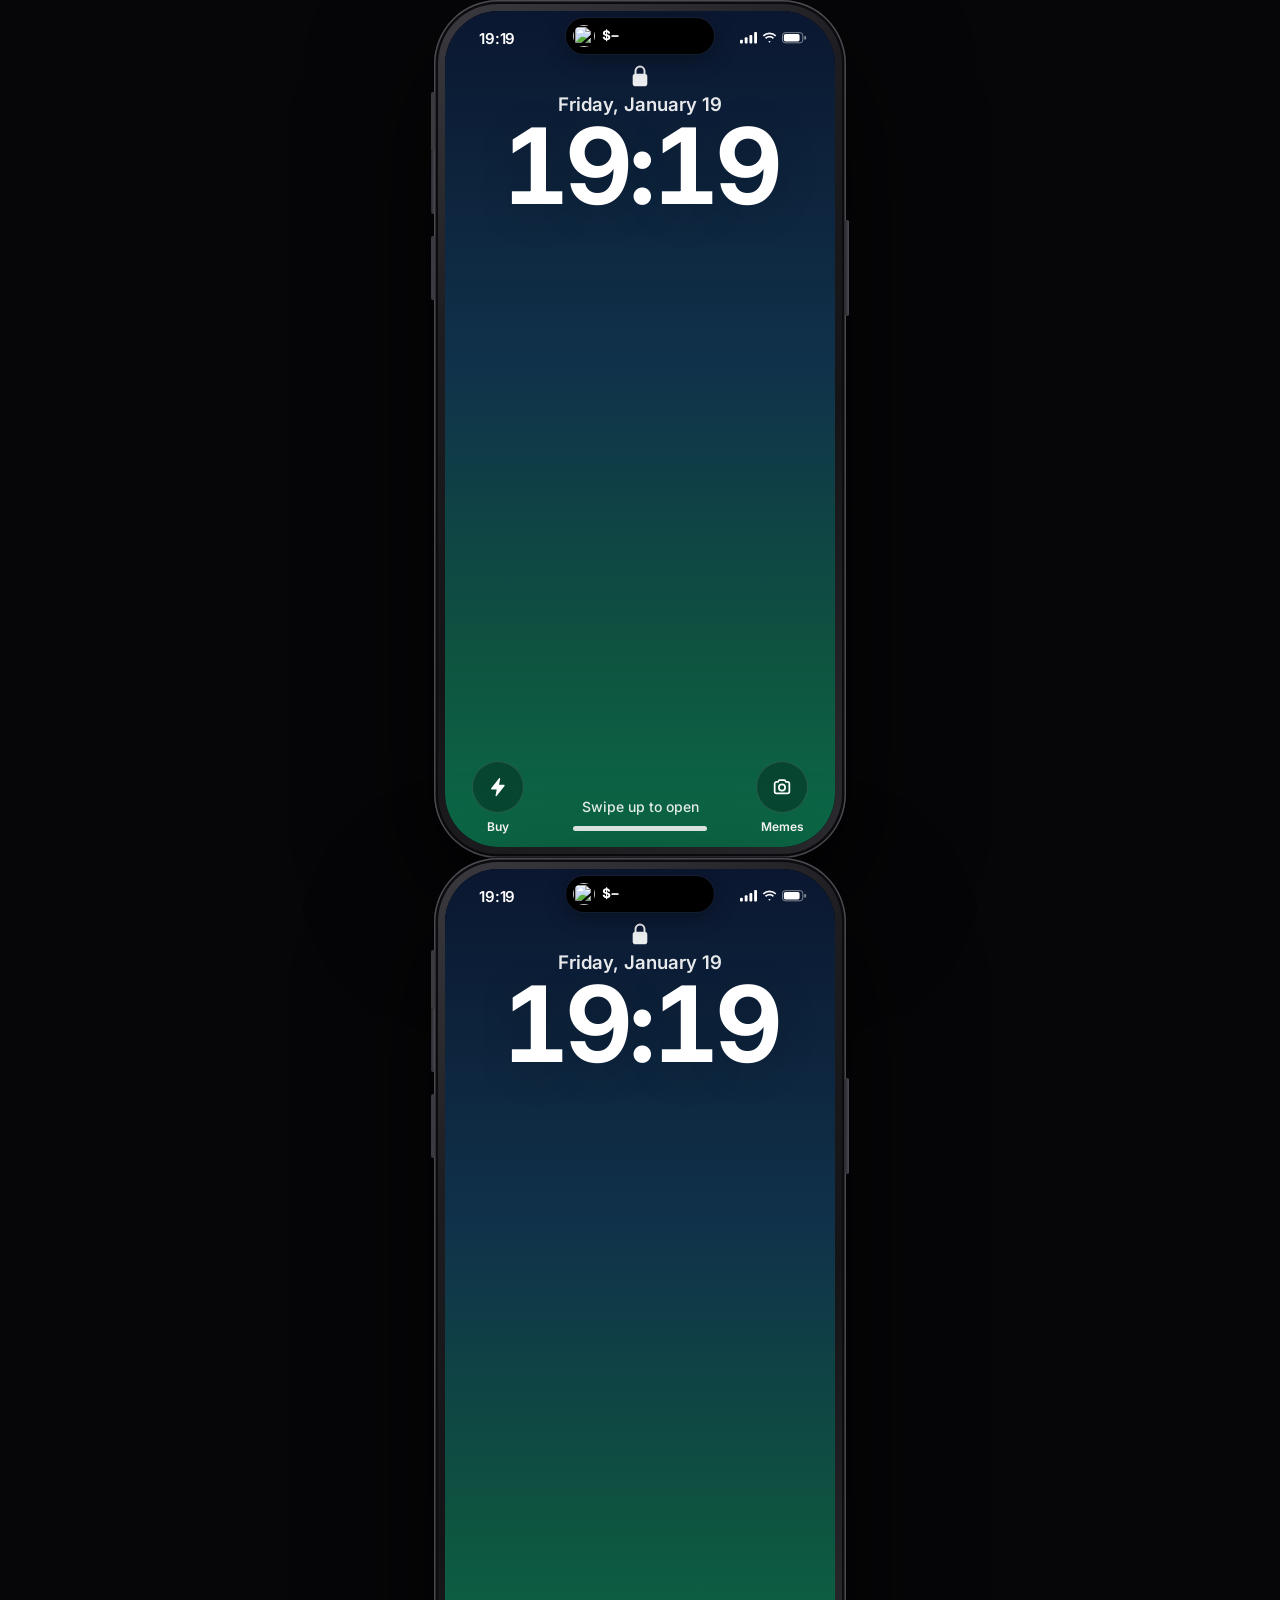
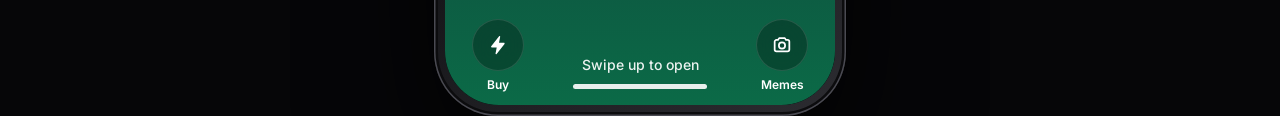
==== index.html @ a7630ae9 "Hill tab: own screen and tab, feed shows the best callouts" ====
<!doctype html>
<html lang="en">
<head>
<meta charset="utf-8">
<meta name="viewport" content="width=device-width, initial-scale=1, viewport-fit=cover">
<title>Sent from my Pumpfun App ($App)</title>
<meta name="description" content="Every cycle has a signature. $App is the coin of the people who send it from the Pumpfun App. Community-run.">
<meta name="theme-color" content="#0b0b0e">
<link rel="icon" type="image/png" href="assets/favicon.png">
<link rel="apple-touch-icon" href="assets/apple-touch-icon.png">
<link rel="manifest" href="manifest.webmanifest">
<meta name="apple-mobile-web-app-capable" content="yes">
<meta name="mobile-web-app-capable" content="yes">
<meta name="apple-mobile-web-app-status-bar-style" content="black-translucent">
<meta name="apple-mobile-web-app-title" content="$App">
<link rel="canonical" href="https://sentfrommypumpfun.app/">
<meta property="og:type" content="website">
<meta property="og:site_name" content="Sent from my Pumpfun App">
<meta property="og:title" content="Sent from my Pumpfun App ($App)">
<meta property="og:description" content="Every cycle has a signature. Community-run.">
<meta property="og:url" content="https://sentfrommypumpfun.app/">
<meta property="og:image" content="https://sentfrommypumpfun.app/assets/og.png">
<meta property="og:image:width" content="1200">
<meta property="og:image:height" content="630">
<meta name="twitter:card" content="summary_large_image">
<meta name="twitter:title" content="Sent from my Pumpfun App ($App)">
<meta name="twitter:description" content="Every cycle has a signature. Community-run.">
<meta name="twitter:image" content="https://sentfrommypumpfun.app/assets/og.png">
<link rel="preconnect" href="https://fonts.googleapis.com">
<link rel="preconnect" href="https://fonts.gstatic.com" crossorigin>
<!-- Geist = interface (like pump.fun). Inter = inside the generated meme images (iPhone look). -->
<!-- impeccable-disable overused-font -- Geist is pinned by the brief (the Pump.fun app's typeface); Inter and Arial only draw the iPhone and Gmail mock-ups -->
<!-- impeccable-disable nested-cards -- static-scan false positive: the rendered-page scan finds no nested cards; the one boxed child is the contract QR code, which needs its white quiet zone -->
<!-- impeccable-disable buried-raster -- feed memes are drawn lazily into a transparent pixel; the rendered-page scan checks them once drawn -->
<link rel="stylesheet" href="https://fonts.googleapis.com/css2?family=Geist:wght@400;500;600;700;800&family=Geist+Mono:wght@500;600;700&family=Inter:wght@400;500;600;700;800&display=swap">
<link rel="stylesheet" href="styles.css">
<link rel="stylesheet" href="landing.css">
<script>
  document.documentElement.classList.add("js");
  // phones get a short intro with the phone mock-up first, unless they deep-link or run the installed app
  if (matchMedia("(max-width: 719px)").matches && !location.hash && !matchMedia("(display-mode: standalone)").matches && !navigator.standalone)
    document.documentElement.classList.add("m-landing");
</script>
</head>
<body>

<!-- ============ DESKTOP LANDING (hidden on phones: the phone IS the site there) ============ -->
<header class="lnav" aria-label="Site">
  <a class="lnav-brand" href="#"><img src="assets/logo.png" alt="">$App</a>
  <nav class="lnav-links" aria-label="Sections">
    <a href="#s-feed" data-step="home">Feed</a>
    <a href="#s-hill" data-step="hill">Hill</a>
    <a href="#s-market" data-step="market">Market</a>
    <a href="#s-create" data-step="studio">Create</a>
    <a href="#s-kit" data-step="kit">Kit</a>
  </nav>
  <button type="button" class="lnav-ca" data-copy-ca aria-label="Copy the contract address"><code>49nk…8pTL</code><svg viewBox="0 0 24 24" aria-hidden="true"><rect x="9" y="9" width="12" height="12" rx="2"/><path d="M5 15V5a2 2 0 0 1 2-2h10"/></svg></button>
  <a class="l-buy sm" href="https://pump.fun/coin/49nkLrXi8nCZBVKsShDNasEtPe4Vn1mx9Xbr3kTa8pTL" target="_blank" rel="noopener">Buy</a>
</header>

<div class="landing">
  <div class="l-text">
    <section class="l-hero" data-phone="lock">
      <h1 class="l-title">Sent from my <em>Pumpfun App.</em></h1>
      <p class="l-lede">$App is the coin of the people who send it.</p>
      <div class="l-actions">
        <a class="l-buy" href="https://pump.fun/coin/49nkLrXi8nCZBVKsShDNasEtPe4Vn1mx9Xbr3kTa8pTL" target="_blank" rel="noopener">Buy $App</a>
        <button type="button" class="l-open" data-m-open>Open the app</button>
        <div class="l-qr"><span class="qr" id="sideQr" aria-hidden="true"></span><span><b>Scan to open</b><small>on your phone</small></span></div>
      </div>
      <p class="l-sign">Every cycle has a signature.</p>
    </section>

    <section class="l-step" data-phone="home" id="s-feed">
      <h2>Signatures, all day.</h2>
      <p>The best $App callouts from the Pumpfun app, each one turned into a meme. Remix any of them in one tap.</p>
      <div class="l-sig l-notif" id="sigNotif">
        <img src="assets/logo.png" alt="">
        <span><b>Sent from my Pumpfun App</b><small id="sigNotifMsg">A runner just woke up.</small></span>
        <i id="sigNotifTime">now</i>
      </div>
    </section>
    <section class="l-step" data-phone="hill" id="s-hill">
      <h2>King of the Hill.</h2>
      <p>Everyone who signs "Sent from my Pumpfun App" on X, ranked since day one. Whoever sends it the most wears the crown.</p>
    </section>
    <section class="l-step" data-phone="market" id="s-market">
      <h2>Live, not screenshots.</h2>
      <p>Market cap, chart, holders and every trade over $1, straight from the chain. Refreshed while you read.</p>
      <div class="l-sig l-road">
        <span class="l-road-top"><b id="sigRoadTitle">Road to $1B</b><span id="sigRoadPct">–</span></span>
        <span class="l-road-bar"><i id="sigRoadFill"></i></span>
      </div>
    </section>
    <section class="l-step" data-phone="studio" id="s-create">
      <h2>18 templates. One signature.</h2>
      <p>Email, AirDrop, receipts, screen time, a call from your streak. Type the situation, post the meme.</p>
      <div class="l-sig l-fan" id="sigFan" aria-hidden="true"></div>
    </section>
    <section class="l-step" data-phone="kit" id="s-kit">
      <h2>Wear it everywhere.</h2>
      <p>PFP badges, neon frames, banners, a 19:19 wallpaper, and an email signature for your boss.</p>
      <div class="l-sig l-tile" aria-hidden="true"><img src="assets/logo.png" alt=""></div>
    </section>
  </div>

  <div class="l-stage" id="stage">
    <svg class="l-arcs" viewBox="0 0 800 800" aria-hidden="true"><circle cx="400" cy="400" r="250"/><circle cx="400" cy="400" r="330"/><circle cx="400" cy="400" r="410"/></svg>
    <div class="l-rail" aria-hidden="true"><span></span><span></span><span></span><span></span><span></span><span></span></div>
    <div class="phone" id="phone">
<div class="device" id="device" data-lenis-prevent>

  <!-- Status bar + Dynamic Island (live market cap, expands for every event) -->
  <div class="sbar" aria-hidden="true">
    <span class="sb-time" id="sbTime">19:19</span>
    <span class="sb-brand">$App</span>
    <span class="sb-icons">
      <svg viewBox="0 0 18 12"><rect x="0" y="8" width="3" height="4" rx="1"/><rect x="5" y="5.5" width="3" height="6.5" rx="1"/><rect x="10" y="3" width="3" height="9" rx="1"/><rect x="15" y="0" width="3" height="12" rx="1"/></svg>
      <svg viewBox="0 0 16 12"><path d="M8 2.2c2.3 0 4.4.9 6 2.4l1.2-1.3A10.4 10.4 0 0 0 8 .4 10.4 10.4 0 0 0 .8 3.3L2 4.6a8.6 8.6 0 0 1 6-2.4Zm0 3.6c1.3 0 2.6.5 3.5 1.4l1.3-1.3A6.8 6.8 0 0 0 8 4c-1.9 0-3.6.7-4.8 1.9l1.3 1.3c.9-.9 2.2-1.4 3.5-1.4Zm0 3.6c-.5 0-1 .2-1.3.6L8 11.4l1.3-1.4c-.3-.4-.8-.6-1.3-.6Z"/></svg>
      <svg viewBox="0 0 27 12"><rect x=".5" y=".5" width="22" height="11" rx="3" fill="none" stroke="currentColor" opacity=".5"/><rect x="2" y="2" width="17" height="8" rx="1.8"/><rect x="24" y="4" width="2" height="4" rx="1" opacity=".5"/></svg>
    </span>
  </div>
  <button type="button" class="island" id="island" aria-label="Live market cap. Open the market">
    <span class="i-compact">
      <img src="assets/logo.png" alt="">
      <span class="i-mcap odo" id="iMcap">$–</span>
      <span class="i-chg" id="iChg"></span>
    </span>
    <span class="i-expanded" aria-live="polite">
      <img src="assets/logo.png" alt="">
      <span class="i-txt"><b id="iTitle">New buy</b><small id="iSub">just now</small></span>
      <span class="i-amt" id="iAmt"></span>
    </span>
  </button>

  <!-- ============ LOCK SCREEN (intro) ============ -->
  <header class="lock" id="lock" aria-label="Lock screen">
    <div class="lock-inner">
      <svg class="padlock" id="padlock" viewBox="0 0 32 42" aria-hidden="true">
        <path class="shackle" d="M8 19v-6a8 8 0 0 1 16 0v6" fill="none" stroke="#fff" stroke-width="3.4" stroke-linecap="round"/>
        <rect x="3" y="18" width="26" height="22" rx="5" fill="#fff"/>
      </svg>
      <p class="date">Friday, January 19</p>
      <p class="clock"><time>19:19</time></p>
      <h1 class="sr-only">Sent from my Pumpfun App ($App)</h1>

      <div class="stackzone">
        <button type="button" class="notif live-notif" id="liveNotif" data-unlock="market" hidden>
          <img src="assets/logo.png" alt="">
          <span class="nbody"><span class="nhead"><b>Sent from my Pumpfun App</b><span id="lnTime">now</span></span><span class="nmsg" id="lnMsg"></span></span>
        </button>
        <button type="button" class="notif seq" id="n1" data-unlock="home">
          <img src="assets/logo.png" alt="">
          <span class="nbody"><span class="nhead"><b>Sent from my Pumpfun App</b><span>now</span></span><span class="nmsg">A runner just woke up.</span></span>
        </button>
        <button type="button" class="notif seq" id="n2" data-unlock="home">
          <img src="assets/logo.png" alt="">
          <span class="nbody"><span class="nhead"><b>Sent from my Pumpfun App</b><span>now</span></span><span class="nmsg">So did you.</span></span>
        </button>
        <div class="bubble seq" id="bubble"><div class="bwrap">
          <div class="capsule" role="img" aria-label="sent from my pumpfun app">
            <span class="cap-logo"><img src="assets/logo.png" alt=""></span>
            <span class="type" aria-hidden="true"><span class="ghost">sent from my pumpfun app</span><span class="live"><span id="typed">sent from my pumpfun app</span><span class="caret" id="caret"></span></span></span>
          </div>
          <span class="delivered seq" id="delivered">Delivered</span>
        </div></div>
      </div>

      <div class="lock-ca seq" id="heroCa">
        <span class="lbl">$App · Contract address</span>
        <code data-ca>49nkLrXi8nCZBVKsShDNasEtPe4Vn1mx9Xbr3kTa8pTL</code>
        <button type="button" data-copy-ca>Copy</button>
      </div>

      <div class="lock-bottom">
        <a class="round" href="https://pump.fun/coin/49nkLrXi8nCZBVKsShDNasEtPe4Vn1mx9Xbr3kTa8pTL" target="_blank" rel="noopener">
          <i><svg viewBox="0 0 24 24" fill="#fff" aria-hidden="true"><path d="M13.2 2.5 4.6 13.4c-.4.5 0 1.2.6 1.2h5.4l-1.3 6.6c-.1.7.8 1.1 1.2.5l8.6-10.9c.4-.5 0-1.2-.6-1.2h-5.4l1.3-6.6c.1-.7-.8-1.1-1.2-.5Z"/></svg></i>
          Buy
        </a>
        <button type="button" class="swipe" id="swipe" data-unlock="home"><span>Swipe up to open</span><i class="homebar" aria-hidden="true"></i></button>
        <button type="button" class="round" data-unlock="studio">
          <i><svg viewBox="0 0 24 24" fill="none" stroke="#fff" stroke-width="1.9" stroke-linejoin="round" aria-hidden="true"><path d="M4 8.5c0-1.1.9-2 2-2h1.6l1.3-2h6.2l1.3 2H18c1.1 0 2 .9 2 2V17c0 1.1-.9 2-2 2H6c-1.1 0-2-.9-2-2V8.5Z"/><circle cx="12" cy="12.6" r="3.4"/></svg></i>
          Memes
        </button>
      </div>
    </div>
  </header>

  <!-- ============ APP ============ -->
  <div class="app" id="app">
    <main class="screens">

      <!-- ===== FEED ===== -->
      <section class="screen" id="scr-home" data-screen="home" aria-label="Feed">
        <div class="ptr" id="ptr" aria-hidden="true"><img src="assets/logo.png" alt=""></div>
        <div class="pad">
          <div class="ltitle"><h2 class="title">Feed</h2></div>

          <div class="install-card card" id="installCard" hidden>
            <img src="assets/icon-192.png" alt="">
            <span><b>Put $App on your home screen</b><small>Opens full screen, like an app.</small></span>
            <button type="button" class="btn primary sm" data-install>Install</button>
            <button type="button" class="x-close" id="installDismiss" aria-label="Dismiss"><svg viewBox="0 0 24 24"><path d="M6 6l12 12M18 6 6 18"/></svg></button>
          </div>

          <div class="stories" id="stories" aria-label="Stories"></div>

          <button type="button" class="composer" data-go="studio">
            <img src="assets/logo.png" alt="">
            <span>What did you send today?</span>
            <i>Post</i>
          </button>

          <div class="feed-head">
            <h3>They send it from the Pumpfun app</h3>
            <small id="calloutsNote"></small>
          </div>

          <div class="feed" id="feed" aria-live="polite"></div>
        </div>
      </section>

      <!-- ===== HILL (King of the Hill: who posts "Sent from my Pumpfun App" on X the most) ===== -->
      <section class="screen" id="scr-hill" data-screen="hill" aria-label="King of the Hill" hidden>
        <div class="pad">
          <div class="ltitle"><h2 class="title">Hill</h2></div>
          <p class="hill-sub">Who signs "Sent from my Pumpfun App" on X the most. From X, updated daily.</p>
          <div class="feed" id="hill" aria-live="polite"></div>
        </div>
      </section>

      <!-- ===== MARKET ===== -->
      <section class="screen" id="scr-market" data-screen="market" aria-label="Market" hidden>
        <div class="pad">
          <div class="ltitle"><h2 class="title">Market</h2><a class="link" href="https://dexscreener.com/solana/95xZPagGKdaZgFDeNx1dxfkUYzFVk53geU7mFa58qffW" target="_blank" rel="noopener">DexScreener<svg class="ext" viewBox="0 0 24 24" aria-hidden="true"><path d="M7 17 17 7M8 7h9v9"/></svg></a></div>

          <div class="coin-head">
            <div class="coin-icon"><img src="assets/logo.png" alt=""><span class="chain" title="Solana"><svg viewBox="0 0 24 24" aria-hidden="true"><path d="M6.5 7h13l-2 2.2h-13zM4.5 10.9h13l2 2.2h-13zM6.5 14.8h13l-2 2.2h-13z"/></svg></span></div>
            <div class="coin-id">
              <div class="coin-name"><b>$App</b><span data-stat="age"><span class="skel">Born …</span></span></div>
              <span class="coin-full">Sent from my Pumpfun App · Solana</span>
            </div>
          </div>

          <div class="mk-hero" aria-live="polite">
            <span class="hero-label">Market cap</span>
            <span class="hero-row"><b class="odo hero-val" id="mcapOdo"><span class="skel w80">$00.0K</span></b><span class="chg-pill" data-stat="chg"><span class="skel">+0.00%</span></span></span>
            <span class="hero-sub">Price <span data-stat="price">…</span> · 24h change</span>
          </div>

          <div class="chart-ctl">
            <div class="mini" role="group" aria-label="Show">
              <button type="button" data-mode="mcap" aria-pressed="true">MCap</button>
              <button type="button" data-mode="price" aria-pressed="false">Price</button>
            </div>
            <div class="mini" role="group" aria-label="Timeframe">
              <button type="button" data-tf="15m" aria-pressed="false">15m</button>
              <button type="button" data-tf="1h" aria-pressed="true">1H</button>
              <button type="button" data-tf="4h" aria-pressed="false">4H</button>
              <button type="button" data-tf="1d" aria-pressed="false">1D</button>
            </div>
          </div>
          <div class="chart-area" id="chartArea"><p class="ph" id="chartMsg"><span class="spinner"></span></p></div>

          <div class="stat-grid">
            <div><span>24h volume</span><b data-stat="vol"><span class="skel">$0.0K</span></b></div>
            <div><span>Liquidity</span><b data-stat="liq"><span class="skel">$0.0K</span></b></div>
            <div><span>Holders</span><b data-stat="holders"><span class="skel">0,000</span></b></div>
            <div><span>All-time high</span><b data-stat="ath"><span class="skel">$0.00M</span></b></div>
          </div>

          <div class="road card" id="road">
            <span class="road-top"><b>Road to $1B</b><span id="roadNext"><span class="skel">Next stop …</span></span></span>
            <span class="road-bar"><span class="road-fill" id="roadFill"></span><span class="road-ath" id="roadAth" title="All-time high"></span><span class="road-ticks" id="roadTicks"></span></span>
            <span class="road-foot"><span id="roadAthTxt">From ATH …</span><span id="roadPct"></span></span>
          </div>

          <div class="card activity">
            <div class="panel-head">
              <b>Activity</b>
              <div class="mini" role="group" aria-label="Period">
                <button type="button" data-act-tf="m5" aria-pressed="false">5m</button>
                <button type="button" data-act-tf="h1" aria-pressed="false">1h</button>
                <button type="button" data-act-tf="h6" aria-pressed="false">6h</button>
                <button type="button" data-act-tf="h24" aria-pressed="true">24h</button>
              </div>
            </div>
            <div class="bs-row"><span class="up"><b id="actBuys">–</b> buys</span><span class="down"><b id="actSells">–</b> sells</span></div>
            <div class="bs-bar"><span id="actBar"></span></div>
            <p class="fine" id="actNote">–</p>
          </div>

          <div class="card holders">
            <div class="panel-head"><b>Holder distribution</b></div>
            <div class="dist" id="dist"></div>
            <div class="dist-legend" id="distLegend"></div>
          </div>

          <div class="card trades-card" id="tradesCard">
            <div class="panel-head"><b><span class="live-dot"></span>Trades</b><small id="tradesUpdated">Loading…</small></div>
            <div class="trades" id="trades">
              <div class="trade skel-row"></div><div class="trade skel-row"></div><div class="trade skel-row"></div>
            </div>
            <p class="fine">Trades under $1 are hidden. Tap one to open it on Solscan.</p>
          </div>
          <p class="fine center">Live data from GeckoTerminal and DexScreener.</p>
        </div>
        <div class="dock">
          <div class="dock-row">
            <a class="btn primary lg" href="https://pump.fun/coin/49nkLrXi8nCZBVKsShDNasEtPe4Vn1mx9Xbr3kTa8pTL" target="_blank" rel="noopener">
              <svg viewBox="0 0 24 24" fill="currentColor" aria-hidden="true"><path d="M13.2 2.5 4.6 13.4c-.4.5 0 1.2.6 1.2h5.4l-1.3 6.6c-.1.7.8 1.1 1.2.5l8.6-10.9c.4-.5 0-1.2-.6-1.2h-5.4l1.3-6.6c.1-.7-.8-1.1-1.2-.5Z"/></svg>
              Buy on Pump.fun
            </a>
            <button type="button" class="btn lg square" data-copy-ca aria-label="Copy contract address"><svg viewBox="0 0 24 24" fill="none" stroke="currentColor" stroke-width="2" stroke-linecap="round" stroke-linejoin="round"><rect x="9" y="9" width="12" height="12" rx="2"/><path d="M5 15V5a2 2 0 0 1 2-2h10"/></svg></button>
          </div>
        </div>
      </section>

      <!-- ===== STUDIO ===== -->
      <section class="screen" id="scr-studio" data-screen="studio" aria-label="Meme studio" hidden>
        <div class="pad">
          <div class="ltitle"><h2 class="title">Create</h2></div>
          <p class="sub">Type the situation, pick a template, post the meme. The signature does the rest.</p>

          <p class="list-label first">Trending · tap to remix</p>
          <div class="trending" id="trending"></div>

          <div class="frame" id="studioFrame"><img id="studioOut" src="[data-uri]" alt="Your meme, ready to post"></div>

          <p class="list-label first">Templates</p>
          <div class="tpls" role="radiogroup" aria-label="Template">
            <label><input type="radio" name="tpl" value="mail" checked><i><svg viewBox="0 0 24 24"><rect x="3" y="5" width="18" height="14" rx="2"/><path d="m3 7 9 6 9-6"/></svg></i>Email</label>
            <label><input type="radio" name="tpl" value="text"><i><svg viewBox="0 0 24 24"><path d="M4 5h16v11H9l-5 4z"/></svg></i>Text</label>
            <label><input type="radio" name="tpl" value="notif"><i><svg viewBox="0 0 24 24"><path d="M6 16V11a6 6 0 0 1 12 0v5l2 2H4z"/><path d="M10 21h4"/></svg></i>Alert</label>
            <label class="new"><input type="radio" name="tpl" value="airdrop"><i><svg viewBox="0 0 24 24"><circle cx="12" cy="13" r="1.6"/><path d="M8.5 16.5a5 5 0 1 1 7 0"/><path d="M5.6 19.4a9 9 0 1 1 12.8 0"/></svg></i>AirDrop</label>
            <label class="new"><input type="radio" name="tpl" value="receipt"><i><svg viewBox="0 0 24 24"><path d="M6 3h12v18l-2-1.5-2 1.5-2-1.5-2 1.5-2-1.5L6 21z"/><path d="M9 8h6M9 12h6M9 16h3"/></svg></i>Receipt</label>
            <label class="new"><input type="radio" name="tpl" value="tweet"><i><svg viewBox="0 0 24 24"><path d="M5 4l14 16M19 4 5 20" /></svg></i>Post</label>
            <label class="new"><input type="radio" name="tpl" value="screentime"><i><svg viewBox="0 0 24 24"><path d="M7 3h10M7 21h10M8 3c0 5 8 5 8 9s-8 4-8 9M16 3c0 5-8 5-8 9"/></svg></i>Screen Time</label>
            <label><input type="radio" name="tpl" value="call"><i><svg viewBox="0 0 24 24"><path d="M5 4h4l2 5-2.5 1.5a11 11 0 0 0 5 5L15 13l5 2v4a2 2 0 0 1-2 2A16 16 0 0 1 3 6a2 2 0 0 1 2-2"/></svg></i>Call</label>
            <label><input type="radio" name="tpl" value="notes"><i><svg viewBox="0 0 24 24"><rect x="5" y="3" width="14" height="18" rx="2"/><path d="M9 8h6M9 12h6M9 16h3"/></svg></i>Notes</label>
            <label><input type="radio" name="tpl" value="cal"><i><svg viewBox="0 0 24 24"><rect x="3" y="5" width="18" height="16" rx="2"/><path d="M3 10h18M8 3v4M16 3v4"/></svg></i>Calendar</label>
            <label><input type="radio" name="tpl" value="search"><i><svg viewBox="0 0 24 24"><circle cx="11" cy="11" r="6"/><path d="m20 20-4.5-4.5"/></svg></i>Search</label>
            <label class="new"><input type="radio" name="tpl" value="battery"><i><svg viewBox="0 0 24 24"><rect x="2" y="7" width="17" height="10" rx="2.5"/><path d="M22 10.5v3"/><path d="M5 10v4"/></svg></i>Battery</label>
            <label class="new"><input type="radio" name="tpl" value="discord"><i><svg viewBox="0 0 24 24"><path d="M4 6h12v8H8l-4 3z"/><path d="M18 9h2v9l-3-2.5h-6"/></svg></i>Chat</label>
            <label class="new"><input type="radio" name="tpl" value="weather"><i><svg viewBox="0 0 24 24"><circle cx="9" cy="8" r="3"/><path d="M9 2v1.5M3.5 8H2M4.8 3.8l1 1"/><path d="M8 20h9a4 4 0 0 0 0-8 5 5 0 0 0-9.5 1.5A3.3 3.3 0 0 0 8 20z"/></svg></i>Weather</label>
            <label class="new"><input type="radio" name="tpl" value="review"><i><svg viewBox="0 0 24 24"><path d="m12 3 2.7 5.6 6.1.8-4.5 4.2 1.1 6.1L12 16.8l-5.4 2.9 1.1-6.1-4.5-4.2 6.1-.8z"/></svg></i>Review</label>
            <label class="new"><input type="radio" name="tpl" value="nowplaying"><i><svg viewBox="0 0 24 24"><path d="M9 18V5l11-2v13"/><circle cx="6" cy="18" r="3"/><circle cx="17" cy="16" r="3"/></svg></i>Music</label>
            <label><input type="radio" name="tpl" value="statement"><i><svg viewBox="0 0 24 24"><path d="M5 18V8h6v5H7M13 18V8h6v5h-4"/></svg></i>Statement</label>
            <label><input type="radio" name="tpl" value="shot"><i><svg viewBox="0 0 24 24"><rect x="3" y="4" width="18" height="16" rx="2"/><circle cx="9" cy="10" r="2"/><path d="m21 16-5-5-9 9"/></svg></i>Screenshot</label>
          </div>

          <div class="card form">
            <div class="fields" data-for="mail">
              <div class="row2">
                <label class="field"><span>To</span><input type="text" id="mailTo" maxlength="40"></label>
                <label class="field"><span>Subject</span><input type="text" id="mailSubject" maxlength="60"></label>
              </div>
              <label class="field"><span>Message</span><textarea id="mailBody" maxlength="280" rows="3"></textarea></label>
            </div>
            <div class="fields" data-for="text" hidden>
              <label class="field"><span>Contact name</span><input type="text" id="textContact" maxlength="30"></label>
              <label class="field"><span>Their message</span><textarea id="textThem" maxlength="160" rows="2"></textarea></label>
              <label class="field"><span>Your reply</span><textarea id="textMe" maxlength="160" rows="2"></textarea></label>
            </div>
            <div class="fields" data-for="notif" hidden>
              <label class="field"><span>Time on the lock screen</span><input type="text" id="notifTime" maxlength="8"></label>
              <label class="field"><span>Alert text</span><textarea id="notifMsg" maxlength="160" rows="3"></textarea></label>
            </div>
            <div class="fields" data-for="airdrop" hidden>
              <label class="field"><span>Who's sending</span><input type="text" id="adSender" maxlength="36"></label>
              <label class="field"><span>What they share</span><input type="text" id="adItem" maxlength="50"></label>
            </div>
            <div class="fields" data-for="receipt" hidden>
              <label class="field"><span>Store</span><input type="text" id="rcStore" maxlength="28"></label>
              <label class="field"><span>Items <small>One per line. Price after a dash.</small></span><textarea id="rcItems" maxlength="260" rows="4"></textarea></label>
              <label class="field"><span>Total</span><input type="text" id="rcTotal" maxlength="28"></label>
            </div>
            <div class="fields" data-for="tweet" hidden>
              <div class="row2">
                <label class="field"><span>Name</span><input type="text" id="twName" maxlength="30"></label>
                <label class="field"><span>Handle</span><input type="text" id="twHandle" maxlength="20"></label>
              </div>
              <label class="field"><span>Post</span><textarea id="twText" maxlength="240" rows="3"></textarea></label>
            </div>
            <div class="fields" data-for="screentime" hidden>
              <div class="row2">
                <label class="field"><span>Daily average</span><input type="text" id="stTotal" maxlength="12"></label>
                <label class="field"><span>Change</span><input type="text" id="stChange" maxlength="30"></label>
              </div>
              <label class="field"><span>Apps <small>One per line: name - time.</small></span><textarea id="stApps" maxlength="200" rows="3"></textarea></label>
            </div>
            <div class="fields" data-for="call" hidden>
              <label class="field"><span>Who is calling</span><input type="text" id="callCaller" maxlength="32"></label>
              <label class="field"><span>Line under the name</span><input type="text" id="callSub" maxlength="40"></label>
            </div>
            <div class="fields" data-for="notes" hidden>
              <label class="field"><span>Note title</span><input type="text" id="notesTitle" maxlength="70"></label>
              <label class="field"><span>List <small>One item per line.</small></span><textarea id="notesItems" maxlength="300" rows="4"></textarea></label>
            </div>
            <div class="fields" data-for="cal" hidden>
              <div class="row2">
                <label class="field"><span>Event</span><input type="text" id="calTitle" maxlength="50"></label>
                <label class="field"><span>Time</span><input type="text" id="calTime" maxlength="30"></label>
              </div>
              <label class="field"><span>Place</span><input type="text" id="calPlace" maxlength="40"></label>
              <label class="field"><span>Note</span><input type="text" id="calNote" maxlength="90"></label>
            </div>
            <div class="fields" data-for="search" hidden>
              <label class="field"><span>What you type</span><input type="text" id="searchQuery" maxlength="50"></label>
              <label class="field"><span>Suggestions <small>One per line. The end shows in bold.</small></span><textarea id="searchSugg" maxlength="240" rows="4"></textarea></label>
            </div>
            <div class="fields" data-for="battery" hidden>
              <label class="field"><span>Battery left</span><input type="text" id="btPercent" maxlength="6"></label>
              <label class="field"><span>Message</span><textarea id="btMsg" maxlength="120" rows="2"></textarea></label>
            </div>
            <div class="fields" data-for="discord" hidden>
              <div class="row2">
                <label class="field"><span>Channel</span><input type="text" id="dcChannel" maxlength="24"></label>
                <label class="field"><span>Username</span><input type="text" id="dcUser" maxlength="24"></label>
              </div>
              <label class="field"><span>Message</span><textarea id="dcMsg" maxlength="200" rows="3"></textarea></label>
            </div>
            <div class="fields" data-for="weather" hidden>
              <div class="row2">
                <label class="field"><span>City</span><input type="text" id="wxCity" maxlength="24"></label>
                <label class="field"><span>Temperature</span><input type="text" id="wxTemp" maxlength="6"></label>
              </div>
              <label class="field"><span>Forecast</span><input type="text" id="wxCond" maxlength="40"></label>
            </div>
            <div class="fields" data-for="review" hidden>
              <div class="row2">
                <label class="field"><span>Title</span><input type="text" id="rvTitle" maxlength="40"></label>
                <label class="field"><span>Stars <small>1 to 5</small></span><input type="text" id="rvStars" maxlength="1" inputmode="numeric"></label>
              </div>
              <label class="field"><span>Review</span><textarea id="rvBody" maxlength="220" rows="3"></textarea></label>
              <label class="field"><span>Signed</span><input type="text" id="rvAuthor" maxlength="30"></label>
            </div>
            <div class="fields" data-for="nowplaying" hidden>
              <div class="row2">
                <label class="field"><span>Song</span><input type="text" id="npSong" maxlength="30"></label>
                <label class="field"><span>Artist</span><input type="text" id="npArtist" maxlength="30"></label>
              </div>
            </div>
            <div class="fields" data-for="statement" hidden>
              <label class="field"><span>Statement</span><textarea id="statementText" maxlength="120" rows="3"></textarea></label>
            </div>
            <div class="fields" data-for="shot" hidden>
              <label class="drop" id="shotDrop">
                <b>Choose your screenshot</b>
                <small>Or paste it with Ctrl+V / Cmd+V.</small>
                <input type="file" id="shotFile" accept="image/*" class="sr-only">
              </label>
              <label class="field"><span>Caption above it <small>Optional</small></span><input type="text" id="shotCaption" maxlength="90"></label>
            </div>

            <button class="btn soft idea" id="idea" type="button">
              <svg viewBox="0 0 24 24" aria-hidden="true"><path d="M12 3l1.8 4.6L18 9.5l-4.2 1.9L12 16l-1.8-4.6L6 9.5l4.2-1.9z"/><path d="M19 15l.8 2 2 .8-2 .8-.8 2-.8-2-2-.8 2-.8z"/></svg>
              Give me an idea
            </button>
          </div>

          <div class="row2 opts">
            <div class="group">
              <span class="label" id="themeLabel">Look</span>
              <div class="seg" role="radiogroup" aria-labelledby="themeLabel">
                <label><input type="radio" name="theme" value="light" checked>Light</label>
                <label><input type="radio" name="theme" value="dark">Dark</label>
              </div>
            </div>
            <div class="group" id="fmtGroup">
              <span class="label" id="fmtLabel">Format</span>
              <div class="seg" role="radiogroup" aria-labelledby="fmtLabel">
                <label><input type="radio" name="fmt" value="square" checked>1:1</label>
                <label><input type="radio" name="fmt" value="portrait">4:5</label>
                <label><input type="radio" name="fmt" value="landscape">16:9</label>
              </div>
            </div>
          </div>

          <div class="group">
            <div class="post-head">
              <label class="label" for="post">Post text</label>
              <button class="btn ghost xs" id="resetPost" type="button" hidden>Match the image</button>
            </div>
            <textarea id="post" rows="4" maxlength="280"></textarea>
          </div>
        </div>

        <div class="dock">
          <p class="status" id="studioStatus" aria-live="polite"></p>
          <div class="actions" id="studioActions">
            <button type="button" class="btn" data-act="share" hidden>Share</button>
            <button type="button" class="btn" data-act="copyimg" hidden>Copy image</button>
            <button type="button" class="btn" data-act="download">Download</button>
            <button type="button" class="btn square" data-act="x" aria-label="Post on X"><svg viewBox="0 0 24 24" fill="currentColor" aria-hidden="true"><path d="M17.8 3h3.1l-6.8 7.8L22 21h-6.2l-4.9-6.4L5.3 21H2.2l7.3-8.3L2 3h6.4l4.4 5.8L17.8 3Zm-1.1 16.2h1.7L7.4 4.7H5.6l11.1 14.5Z"/></svg></button>
            <button type="button" class="btn" data-act="copytext">Copy text</button>
          </div>
        </div>
      </section>

      <!-- ===== PROFILE KIT ===== -->
      <section class="screen" id="scr-kit" data-screen="kit" aria-label="Profile kit" hidden>
        <div class="pad">
          <div class="ltitle"><h2 class="title">Kit</h2></div>
          <p class="sub">Badge your PFP, set the wallpaper, sign your emails. Wear the signature everywhere.</p>

          <div class="tpls kit-tpls" role="radiogroup" aria-label="What you want">
            <label><input type="radio" name="kit" value="badge" checked><i><svg viewBox="0 0 24 24"><circle cx="11" cy="11" r="8"/><circle cx="17.5" cy="17.5" r="3.5" fill="currentColor"/></svg></i>Badge</label>
            <label><input type="radio" name="kit" value="ring"><i><svg viewBox="0 0 24 24"><circle cx="12" cy="12" r="9"/><circle cx="12" cy="12" r="5.5"/></svg></i>Ring</label>
            <label class="new"><input type="radio" name="kit" value="neon"><i><svg viewBox="0 0 24 24"><circle cx="12" cy="12" r="8"/><circle cx="12" cy="12" r="10.5" opacity=".4"/></svg></i>Neon</label>
            <label class="new"><input type="radio" name="kit" value="delivered"><i><svg viewBox="0 0 24 24"><rect x="2.5" y="8" width="19" height="8" rx="4"/><circle cx="6.5" cy="12" r="2" fill="currentColor"/></svg></i>Delivered</label>
            <label class="new"><input type="radio" name="kit" value="green"><i><svg viewBox="0 0 24 24"><path d="M12 3s6 6.5 6 11a6 6 0 0 1-12 0c0-4.5 6-11 6-11z"/></svg></i>Green</label>
            <label><input type="radio" name="kit" value="header"><i><svg viewBox="0 0 24 24"><rect x="2" y="7" width="20" height="10" rx="2"/><path d="M6 12h6"/></svg></i>X banner</label>
            <label><input type="radio" name="kit" value="linkedin"><i><svg viewBox="0 0 24 24"><rect x="2" y="8" width="20" height="8" rx="2"/><path d="M6 12h8"/></svg></i>LinkedIn</label>
            <label class="new"><input type="radio" name="kit" value="wallpaper"><i><svg viewBox="0 0 24 24"><rect x="6" y="2" width="12" height="20" rx="3"/><path d="M10 18h4"/></svg></i>Wallpaper</label>
            <label class="new"><input type="radio" name="kit" value="sticker"><i><svg viewBox="0 0 24 24"><path d="M4 4h16v9l-7 7H4z"/><path d="M13 20v-5a2 2 0 0 1 2-2h5"/></svg></i>Stickers</label>
            <label class="new"><input type="radio" name="kit" value="email"><i><svg viewBox="0 0 24 24"><rect x="3" y="5" width="18" height="14" rx="2"/><path d="M7 15h6"/><path d="m3 7 9 5 9-5"/></svg></i>Email sig</label>
          </div>

          <div class="seg sub-seg" id="wpSeg" role="radiogroup" aria-label="Wallpaper" hidden>
            <label><input type="radio" name="wpStyle" value="signature" checked>Signature</label>
            <label><input type="radio" name="wpStyle" value="clock">19:19</label>
            <label><input type="radio" name="wpDevice" value="iphone" checked>iPhone</label>
            <label><input type="radio" name="wpDevice" value="android">Android</label>
          </div>
          <div class="seg sub-seg" id="stSeg" role="radiogroup" aria-label="Sticker" hidden>
            <label><input type="radio" name="sticker" value="pill" checked>Pill</label>
            <label><input type="radio" name="sticker" value="capsule">Delivered</label>
            <label><input type="radio" name="sticker" value="clock">19:19</label>
          </div>

          <div class="frame round-prev" id="kitFrame"><img id="kitOut" src="[data-uri]" alt="Your profile picture with the badge"></div>

          <div class="email-sig" id="emailSig" hidden>
            <div class="seg sub-seg" role="radiogroup" aria-label="Signature style">
              <label><input type="radio" name="sigStyle" value="logo" checked>With logo</label>
              <label><input type="radio" name="sigStyle" value="plain">Plain text</label>
            </div>
            <div class="mail-mock">
              <div class="mail-mock-head"><span>To: Boss</span><span>Subject: Out of office</span></div>
              <p>I'm currently out of office.<br>I'm in the trenches.</p>
              <div class="sig-preview" id="sigPreview"></div>
            </div>
            <p class="hint">Gmail: Settings → See all settings → Signature → paste. Outlook: Settings → Mail → Compose and reply → paste. Apple Mail: Settings → Signatures.</p>
          </div>

          <div class="group" id="kitUpload">
            <label class="drop" id="kitDrop">
              <b>Choose your PFP</b>
              <small>Or drop it here. It never leaves your device.</small>
              <input type="file" id="kitFile" accept="image/*" class="sr-only">
            </label>
          </div>
          <p class="hint" id="kitHint">X and LinkedIn crop your picture into a circle. The badge sits inside it.</p>
        </div>

        <div class="dock">
          <p class="status" id="kitStatus" aria-live="polite"></p>
          <div class="actions" id="kitActions">
            <button type="button" class="btn" data-act="share" hidden>Share</button>
            <button type="button" class="btn" data-act="copyimg" hidden>Copy image</button>
            <button type="button" class="btn" data-act="download">Download</button>
          </div>
          <div class="actions" id="sigActions" hidden>
            <button type="button" class="btn primary" id="copySig">Copy signature</button>
          </div>
        </div>
      </section>

      <!-- ===== ABOUT ===== -->
      <section class="screen" id="scr-about" data-screen="about" aria-label="About" hidden>
        <div class="pad">
          <div class="ltitle"><h2 class="title">About</h2></div>

          <div class="card about">
            <img class="about-logo" src="assets/logo.png" alt="">
            <h3 class="h2">Every cycle has a signature.</h3>
            <p class="lede">Runners, trends, callouts, cross-chain buys, streaks, the one more. This cycle, all of it goes out from the same place. <strong>$App is the coin of the people who send it.</strong></p>
            <p class="lede">No mascot. The users are the mascot. Community-run since the takeover.</p>
          </div>

          <p class="list-label">Contract address</p>
          <div class="card contract">
            <div class="contract-qr qr" id="caQr" aria-hidden="true"></div>
            <code class="ca-code" data-ca>49nkLrXi8nCZBVKsShDNasEtPe4Vn1mx9Xbr3kTa8pTL</code>
            <p class="note"><b>Names can be shared, addresses can't.</b> Ours starts with <b>49nk</b> and ends with <b>pTL</b>, and carries the app badge on Pump.fun.</p>
            <div class="row">
              <button type="button" class="btn primary" data-copy-ca>Copy address</button>
              <button type="button" class="btn" data-share-site>Share $App</button>
            </div>
          </div>

          <p class="list-label">How to buy</p>
          <div class="card">
            <ol class="steps">
              <li><span class="n">1</span><div><b>Get the Pumpfun App</b><small>Everything happens there.</small>
                <div class="stores"><a href="https://apps.apple.com/app/id6717572591" target="_blank" rel="noopener"><img src="assets/appstore.svg" alt="Download on the App Store"></a><a href="https://play.google.com/store/apps/details?id=com.batonresearch.pump" target="_blank" rel="noopener"><img src="assets/googleplay.png" alt="Get it on Google Play"></a></div></div></li>
              <li><span class="n">2</span><div><b>Paste the contract address</b><small>Copy it above, then search it in the app.</small></div></li>
              <li><span class="n">3</span><div><b>Buy it, then send it</b><small>And tell everyone where you sent it from.</small></div></li>
            </ol>
          </div>

          <p class="list-label">Token</p>
          <div class="card info-list">
            <dl>
              <div><dt>Ticker</dt><dd>$App</dd></div>
              <div><dt>Chain</dt><dd>Solana</dd></div>
              <div><dt>Launched on</dt><dd>Pump.fun</dd></div>
              <div><dt>Run by</dt><dd>The users</dd></div>
            </dl>
          </div>

          <p class="list-label">Links</p>
          <div class="list">
            <a href="https://pump.fun/coin/49nkLrXi8nCZBVKsShDNasEtPe4Vn1mx9Xbr3kTa8pTL" target="_blank" rel="noopener">
              <img src="assets/logo.png" alt=""><span><b>Pump.fun</b><small>Buy and trade $App</small></span><svg class="chev" viewBox="0 0 24 24" aria-hidden="true"><path d="M7 17 17 7M8 7h9v9"/></svg>
            </a>
            <a href="https://dexscreener.com/solana/49nkLrXi8nCZBVKsShDNasEtPe4Vn1mx9Xbr3kTa8pTL" target="_blank" rel="noopener">
              <img src="assets/dexscreener.png" alt=""><span><b>DexScreener</b><small>Charts and pair data</small></span><svg class="chev" viewBox="0 0 24 24" aria-hidden="true"><path d="M7 17 17 7M8 7h9v9"/></svg>
            </a>
            <a href="https://x.com/PumpAppCoin" target="_blank" rel="noopener">
              <img src="assets/x.png" alt=""><span><b>X</b><small>@PumpAppCoin</small></span><svg class="chev" viewBox="0 0 24 24" aria-hidden="true"><path d="M7 17 17 7M8 7h9v9"/></svg>
            </a>
          </div>

          <p class="list-label">Settings</p>
          <div class="list">
            <button type="button" data-install id="installRow" hidden><span class="ic"><svg viewBox="0 0 24 24" aria-hidden="true"><path d="M12 3v12M7 10l5 5 5-5M5 21h14"/></svg></span><span><b>Install the app</b><small>Home screen, full screen, no store</small></span><svg class="chev" viewBox="0 0 24 24" aria-hidden="true"><path d="m9 6 6 6-6 6"/></svg></button>
            <button type="button" role="switch" aria-checked="false" id="soundToggle"><span class="ic"><svg viewBox="0 0 24 24" aria-hidden="true"><path d="M4 9v6h4l5 4V5L8 9z"/><path d="M16 9a4 4 0 0 1 0 6M18.5 6.5a7.5 7.5 0 0 1 0 11"/></svg></span><span><b>Sounds</b><small>Sent, delivered and trade sounds</small></span><span class="switch" aria-hidden="true"></span></button>
            <button type="button" id="relock"><span class="ic"><svg viewBox="0 0 24 24" aria-hidden="true"><rect x="5" y="11" width="14" height="10" rx="2"/><path d="M8 11V8a4 4 0 0 1 8 0v3"/></svg></span><span><b>Back to 19:19</b><small>Replay the lock screen</small></span><svg class="chev" viewBox="0 0 24 24" aria-hidden="true"><path d="m9 6 6 6-6 6"/></svg></button>
          </div>

          <div class="sign-off">
            <span class="pill"><img src="assets/logo.png" alt="">sent from my pumpfun app</span>
            <p>Community-run. Not affiliated with Pump.fun.</p>
          </div>
        </div>
      </section>
    </main>

    <!-- Bottom tab bar, like the Pump.fun app -->
    <nav class="tabbar" aria-label="Sections">
      <button type="button" data-go="home" aria-label="Feed"><svg viewBox="0 0 24 24"><path d="M3.5 10.5 12 3.5l8.5 7V20a1 1 0 0 1-1 1H15v-6H9v6H4.5a1 1 0 0 1-1-1z"/></svg><span>Feed</span></button>
      <button type="button" data-go="hill" aria-label="King of the Hill"><svg viewBox="0 0 24 24"><path d="M3.8 17.5 5 7.8l4.4 3.9L12 5.2l2.6 6.5L19 7.8l1.2 9.7z"/><path d="M5 20.5h14"/></svg><span>Hill</span></button>
      <button type="button" data-go="market" aria-label="Market"><svg viewBox="0 0 24 24"><path d="M4 4v16h16"/><path d="m7.5 14.5 3.5-4 3 3 5.5-6"/></svg><span>Market</span></button>
      <button type="button" data-go="studio" aria-label="Create a meme" class="create"><svg viewBox="0 0 24 24"><circle cx="12" cy="12" r="9.2"/><path d="M12 8v8M8 12h8"/></svg><span>Create</span></button>
      <button type="button" data-go="kit" aria-label="Profile kit"><svg viewBox="0 0 24 24"><circle cx="12" cy="9" r="3.6"/><path d="M5.5 19.5a7 7 0 0 1 13 0"/><circle cx="12" cy="12" r="9.2"/></svg><span>Kit</span></button>
      <button type="button" data-go="about" aria-label="About"><svg viewBox="0 0 24 24"><circle cx="12" cy="12" r="9.2"/><path d="M12 11v5.5"/><circle cx="12" cy="7.6" r=".9" fill="currentColor"/></svg><span>About</span></button>
    </nav>
    <span class="homeind" aria-hidden="true"></span>
  </div>

  <!-- Stories viewer -->
  <div class="story" id="story" hidden role="dialog" aria-modal="true" aria-label="Story">
    <div class="story-bg" id="storyBg"></div>
    <div class="story-cube" id="storyCube">
      <div class="story-bars" id="storyBars"></div>
      <div class="story-head"><img id="storyAvatar" src="assets/logo.png" alt=""><b id="storyTitle"></b><span id="storyTime"></span><button type="button" class="story-close" id="storyClose" aria-label="Close"><svg viewBox="0 0 24 24"><path d="M6 6l12 12M18 6 6 18"/></svg></button></div>
      <div class="story-body" id="storyBody"></div>
    </div>
  </div>

  <div class="sheet" id="sheet" hidden>
    <div class="sheet-backdrop" data-sheet-close></div>
    <div class="sheet-panel" role="dialog" aria-modal="true">
      <span class="sheet-grip" aria-hidden="true"></span>
      <div id="sheetBody"></div>
    </div>
  </div>

  <div class="toast" id="toast" role="status" aria-live="polite"></div>
</div>
    </div>
    <button type="button" class="m-tap" data-m-open aria-label="Open the app"><span>Tap to open</span></button>
  </div>
</div>

<footer class="l-foot">
  <p class="l-foot-big">Every cycle has a signature.</p>
  <p class="l-foot-sub">A lasting line.</p>
  <div class="l-foot-row">
    <nav class="l-foot-links" aria-label="Links">
      <a href="https://pump.fun/coin/49nkLrXi8nCZBVKsShDNasEtPe4Vn1mx9Xbr3kTa8pTL" target="_blank" rel="noopener">Pump.fun</a>
      <a href="https://dexscreener.com/solana/49nkLrXi8nCZBVKsShDNasEtPe4Vn1mx9Xbr3kTa8pTL" target="_blank" rel="noopener">DexScreener</a>
      <a href="https://x.com/PumpAppCoin" target="_blank" rel="noopener">X</a>
    </nav>
    <p class="l-foot-small">Community-run. Not affiliated with Pump.fun.</p>
  </div>
</footer>


<script src="assets/lwc.js"></script>
<script src="assets/qrcode.js"></script>
<script src="js/core.js"></script>
<script src="js/app.js"></script>
<script src="js/market.js"></script>
<script src="js/draw.js"></script>
<script src="js/studio.js"></script>
<script src="js/kit.js"></script>
<script src="js/feed.js"></script>
<script src="https://cdn.jsdelivr.net/npm/lenis@1.1.13/dist/lenis.min.js"></script>
<script src="js/landing.js"></script>
<script src="js/mlanding.js"></script>
</body>
</html>
<!doctype html>
<html lang="en">
<head>
<meta charset="utf-8">
<meta name="viewport" content="width=device-width, initial-scale=1, viewport-fit=cover">
<title>Sent from my Pumpfun App ($App)</title>
<meta name="description" content="Every cycle has a signature. $App is the coin of the people who send it from the Pumpfun App. Community-run.">
<meta name="theme-color" content="#0b0b0e">
<link rel="icon" type="image/png" href="assets/favicon.png">
<link rel="apple-touch-icon" href="assets/apple-touch-icon.png">
<link rel="manifest" href="manifest.webmanifest">
<meta name="apple-mobile-web-app-capable" content="yes">
<meta name="mobile-web-app-capable" content="yes">
<meta name="apple-mobile-web-app-status-bar-style" content="black-translucent">
<meta name="apple-mobile-web-app-title" content="$App">
<link rel="canonical" href="https://sentfrommypumpfun.app/">
<meta property="og:type" content="website">
<meta property="og:site_name" content="Sent from my Pumpfun App">
<meta property="og:title" content="Sent from my Pumpfun App ($App)">
<meta property="og:description" content="Every cycle has a signature. Community-run.">
<meta property="og:url" content="https://sentfrommypumpfun.app/">
<meta property="og:image" content="https://sentfrommypumpfun.app/assets/og.png">
<meta property="og:image:width" content="1200">
<meta property="og:image:height" content="630">
<meta name="twitter:card" content="summary_large_image">
<meta name="twitter:title" content="Sent from my Pumpfun App ($App)">
<meta name="twitter:description" content="Every cycle has a signature. Community-run.">
<meta name="twitter:image" content="https://sentfrommypumpfun.app/assets/og.png">
<link rel="preconnect" href="https://fonts.googleapis.com">
<link rel="preconnect" href="https://fonts.gstatic.com" crossorigin>
<!-- Geist = interface (like pump.fun). Inter = inside the generated meme images (iPhone look). -->
<!-- impeccable-disable overused-font -- Geist is pinned by the brief (the Pump.fun app's typeface); Inter and Arial only draw the iPhone and Gmail mock-ups -->
<!-- impeccable-disable nested-cards -- static-scan false positive: the rendered-page scan finds no nested cards; the one boxed child is the contract QR code, which needs its white quiet zone -->
<!-- impeccable-disable buried-raster -- feed memes are drawn lazily into a transparent pixel; the rendered-page scan checks them once drawn -->
<link rel="stylesheet" href="https://fonts.googleapis.com/css2?family=Geist:wght@400;500;600;700;800&family=Geist+Mono:wght@500;600;700&family=Inter:wght@400;500;600;700;800&display=swap">
<link rel="stylesheet" href="styles.css">
<link rel="stylesheet" href="landing.css">
<script>
  document.documentElement.classList.add("js");
  // phones get a short intro with the phone mock-up first, unless they deep-link or run the installed app
  if (matchMedia("(max-width: 719px)").matches && !location.hash && !matchMedia("(display-mode: standalone)").matches && !navigator.standalone)
    document.documentElement.classList.add("m-landing");
</script>
</head>
<body>

<!-- ============ DESKTOP LANDING (hidden on phones: the phone IS the site there) ============ -->
<header class="lnav" aria-label="Site">
  <a class="lnav-brand" href="#"><img src="assets/logo.png" alt="">$App</a>
  <nav class="lnav-links" aria-label="Sections">
    <a href="#s-feed" data-step="home">Feed</a>
    <a href="#s-market" data-step="market">Market</a>
    <a href="#s-create" data-step="studio">Create</a>
    <a href="#s-kit" data-step="kit">Kit</a>
  </nav>
  <button type="button" class="lnav-ca" data-copy-ca aria-label="Copy the contract address"><code>49nk…8pTL</code><svg viewBox="0 0 24 24" aria-hidden="true"><rect x="9" y="9" width="12" height="12" rx="2"/><path d="M5 15V5a2 2 0 0 1 2-2h10"/></svg></button>
  <a class="l-buy sm" href="https://pump.fun/coin/49nkLrXi8nCZBVKsShDNasEtPe4Vn1mx9Xbr3kTa8pTL" target="_blank" rel="noopener">Buy</a>
</header>

<div class="landing">
  <div class="l-text">
    <section class="l-hero" data-phone="lock">
      <h1 class="l-title">Sent from my <em>Pumpfun App.</em></h1>
      <p class="l-lede">$App is the coin of the people who send it.</p>
      <div class="l-actions">
        <a class="l-buy" href="https://pump.fun/coin/49nkLrXi8nCZBVKsShDNasEtPe4Vn1mx9Xbr3kTa8pTL" target="_blank" rel="noopener">Buy $App</a>
        <button type="button" class="l-open" data-m-open>Open the app</button>
        <div class="l-qr"><span class="qr" id="sideQr" aria-hidden="true"></span><span><b>Scan to open</b><small>on your phone</small></span></div>
      </div>
      <p class="l-sign">Every cycle has a signature.</p>
    </section>

    <section class="l-step" data-phone="home" id="s-feed">
      <h2>Signatures, all day.</h2>
      <p>Every post ends the same way. Memes, live buys and milestones, in one timeline of people sending it.</p>
      <div class="l-sig l-notif" id="sigNotif">
        <img src="assets/logo.png" alt="">
        <span><b>Sent from my Pumpfun App</b><small id="sigNotifMsg">A runner just woke up.</small></span>
        <i id="sigNotifTime">now</i>
      </div>
    </section>
    <section class="l-step" data-phone="market" id="s-market">
      <h2>Live, not screenshots.</h2>
      <p>Market cap, chart, holders and every trade over $1, straight from the chain. Refreshed while you read.</p>
      <div class="l-sig l-road">
        <span class="l-road-top"><b id="sigRoadTitle">Road to $1B</b><span id="sigRoadPct">–</span></span>
        <span class="l-road-bar"><i id="sigRoadFill"></i></span>
      </div>
    </section>
    <section class="l-step" data-phone="studio" id="s-create">
      <h2>18 templates. One signature.</h2>
      <p>Email, AirDrop, receipts, screen time, a call from your streak. Type the situation, post the meme.</p>
      <div class="l-sig l-fan" id="sigFan" aria-hidden="true"></div>
    </section>
    <section class="l-step" data-phone="kit" id="s-kit">
      <h2>Wear it everywhere.</h2>
      <p>PFP badges, neon frames, banners, a 19:19 wallpaper, and an email signature for your boss.</p>
      <div class="l-sig l-tile" aria-hidden="true"><img src="assets/logo.png" alt=""></div>
    </section>
  </div>

  <div class="l-stage" id="stage">
    <svg class="l-arcs" viewBox="0 0 800 800" aria-hidden="true"><circle cx="400" cy="400" r="250"/><circle cx="400" cy="400" r="330"/><circle cx="400" cy="400" r="410"/></svg>
    <div class="l-rail" aria-hidden="true"><span></span><span></span><span></span><span></span><span></span></div>
    <div class="phone" id="phone">
<div class="device" id="device" data-lenis-prevent>

  <!-- Status bar + Dynamic Island (live market cap, expands for every event) -->
  <div class="sbar" aria-hidden="true">
    <span class="sb-time" id="sbTime">19:19</span>
    <span class="sb-brand">$App</span>
    <span class="sb-icons">
      <svg viewBox="0 0 18 12"><rect x="0" y="8" width="3" height="4" rx="1"/><rect x="5" y="5.5" width="3" height="6.5" rx="1"/><rect x="10" y="3" width="3" height="9" rx="1"/><rect x="15" y="0" width="3" height="12" rx="1"/></svg>
      <svg viewBox="0 0 16 12"><path d="M8 2.2c2.3 0 4.4.9 6 2.4l1.2-1.3A10.4 10.4 0 0 0 8 .4 10.4 10.4 0 0 0 .8 3.3L2 4.6a8.6 8.6 0 0 1 6-2.4Zm0 3.6c1.3 0 2.6.5 3.5 1.4l1.3-1.3A6.8 6.8 0 0 0 8 4c-1.9 0-3.6.7-4.8 1.9l1.3 1.3c.9-.9 2.2-1.4 3.5-1.4Zm0 3.6c-.5 0-1 .2-1.3.6L8 11.4l1.3-1.4c-.3-.4-.8-.6-1.3-.6Z"/></svg>
      <svg viewBox="0 0 27 12"><rect x=".5" y=".5" width="22" height="11" rx="3" fill="none" stroke="currentColor" opacity=".5"/><rect x="2" y="2" width="17" height="8" rx="1.8"/><rect x="24" y="4" width="2" height="4" rx="1" opacity=".5"/></svg>
    </span>
  </div>
  <button type="button" class="island" id="island" aria-label="Live market cap. Open the market">
    <span class="i-compact">
      <img src="assets/logo.png" alt="">
      <span class="i-mcap odo" id="iMcap">$–</span>
      <span class="i-chg" id="iChg"></span>
    </span>
    <span class="i-expanded" aria-live="polite">
      <img src="assets/logo.png" alt="">
      <span class="i-txt"><b id="iTitle">New buy</b><small id="iSub">just now</small></span>
      <span class="i-amt" id="iAmt"></span>
    </span>
  </button>

  <!-- ============ LOCK SCREEN (intro) ============ -->
  <header class="lock" id="lock" aria-label="Lock screen">
    <div class="lock-inner">
      <svg class="padlock" id="padlock" viewBox="0 0 32 42" aria-hidden="true">
        <path class="shackle" d="M8 19v-6a8 8 0 0 1 16 0v6" fill="none" stroke="#fff" stroke-width="3.4" stroke-linecap="round"/>
        <rect x="3" y="18" width="26" height="22" rx="5" fill="#fff"/>
      </svg>
      <p class="date">Friday, January 19</p>
      <p class="clock"><time>19:19</time></p>
      <h1 class="sr-only">Sent from my Pumpfun App ($App)</h1>

      <div class="stackzone">
        <button type="button" class="notif live-notif" id="liveNotif" data-unlock="market" hidden>
          <img src="assets/logo.png" alt="">
          <span class="nbody"><span class="nhead"><b>Sent from my Pumpfun App</b><span id="lnTime">now</span></span><span class="nmsg" id="lnMsg"></span></span>
        </button>
        <button type="button" class="notif seq" id="n1" data-unlock="home">
          <img src="assets/logo.png" alt="">
          <span class="nbody"><span class="nhead"><b>Sent from my Pumpfun App</b><span>now</span></span><span class="nmsg">A runner just woke up.</span></span>
        </button>
        <button type="button" class="notif seq" id="n2" data-unlock="home">
          <img src="assets/logo.png" alt="">
          <span class="nbody"><span class="nhead"><b>Sent from my Pumpfun App</b><span>now</span></span><span class="nmsg">So did you.</span></span>
        </button>
        <div class="bubble seq" id="bubble"><div class="bwrap">
          <div class="capsule" role="img" aria-label="sent from my pumpfun app">
            <span class="cap-logo"><img src="assets/logo.png" alt=""></span>
            <span class="type" aria-hidden="true"><span class="ghost">sent from my pumpfun app</span><span class="live"><span id="typed">sent from my pumpfun app</span><span class="caret" id="caret"></span></span></span>
          </div>
          <span class="delivered seq" id="delivered">Delivered</span>
        </div></div>
      </div>

      <div class="lock-ca seq" id="heroCa">
        <span class="lbl">$App · Contract address</span>
        <code data-ca>49nkLrXi8nCZBVKsShDNasEtPe4Vn1mx9Xbr3kTa8pTL</code>
        <button type="button" data-copy-ca>Copy</button>
      </div>

      <div class="lock-bottom">
        <a class="round" href="https://pump.fun/coin/49nkLrXi8nCZBVKsShDNasEtPe4Vn1mx9Xbr3kTa8pTL" target="_blank" rel="noopener">
          <i><svg viewBox="0 0 24 24" fill="#fff" aria-hidden="true"><path d="M13.2 2.5 4.6 13.4c-.4.5 0 1.2.6 1.2h5.4l-1.3 6.6c-.1.7.8 1.1 1.2.5l8.6-10.9c.4-.5 0-1.2-.6-1.2h-5.4l1.3-6.6c.1-.7-.8-1.1-1.2-.5Z"/></svg></i>
          Buy
        </a>
        <button type="button" class="swipe" id="swipe" data-unlock="home"><span>Swipe up to open</span><i class="homebar" aria-hidden="true"></i></button>
        <button type="button" class="round" data-unlock="studio">
          <i><svg viewBox="0 0 24 24" fill="none" stroke="#fff" stroke-width="1.9" stroke-linejoin="round" aria-hidden="true"><path d="M4 8.5c0-1.1.9-2 2-2h1.6l1.3-2h6.2l1.3 2H18c1.1 0 2 .9 2 2V17c0 1.1-.9 2-2 2H6c-1.1 0-2-.9-2-2V8.5Z"/><circle cx="12" cy="12.6" r="3.4"/></svg></i>
          Memes
        </button>
      </div>
    </div>
  </header>

  <!-- ============ APP ============ -->
  <div class="app" id="app">
    <main class="screens">

      <!-- ===== FEED ===== -->
      <section class="screen" id="scr-home" data-screen="home" aria-label="Feed">
        <div class="ptr" id="ptr" aria-hidden="true"><img src="assets/logo.png" alt=""></div>
        <div class="pad">
          <div class="ltitle"><h2 class="title">Feed</h2></div>

          <div class="install-card card" id="installCard" hidden>
            <img src="assets/icon-192.png" alt="">
            <span><b>Put $App on your home screen</b><small>Opens full screen, like an app.</small></span>
            <button type="button" class="btn primary sm" data-install>Install</button>
            <button type="button" class="x-close" id="installDismiss" aria-label="Dismiss"><svg viewBox="0 0 24 24"><path d="M6 6l12 12M18 6 6 18"/></svg></button>
          </div>

          <div class="stories" id="stories" aria-label="Stories"></div>

          <button type="button" class="composer" data-go="studio">
            <img src="assets/logo.png" alt="">
            <span>What did you send today?</span>
            <i>Post</i>
          </button>

          <div class="feed-tabs" id="feedTabs" hidden>
            <div class="mini" role="group" aria-label="Show">
              <button type="button" data-feed-tab="all" aria-pressed="true">For you</button>
              <button type="button" data-feed-tab="callouts" aria-pressed="false">Best callouts</button>
              <button type="button" data-feed-tab="board" aria-pressed="false" hidden>Bagworkers</button>
            </div>
            <small id="calloutsNote"></small>
          </div>

          <div class="feed" id="feed" aria-live="polite"></div>
        </div>
      </section>

      <!-- ===== MARKET ===== -->
      <section class="screen" id="scr-market" data-screen="market" aria-label="Market" hidden>
        <div class="pad">
          <div class="ltitle"><h2 class="title">Market</h2><a class="link" href="https://dexscreener.com/solana/95xZPagGKdaZgFDeNx1dxfkUYzFVk53geU7mFa58qffW" target="_blank" rel="noopener">DexScreener<svg class="ext" viewBox="0 0 24 24" aria-hidden="true"><path d="M7 17 17 7M8 7h9v9"/></svg></a></div>

          <div class="coin-head">
            <div class="coin-icon"><img src="assets/logo.png" alt=""><span class="chain" title="Solana"><svg viewBox="0 0 24 24" aria-hidden="true"><path d="M6.5 7h13l-2 2.2h-13zM4.5 10.9h13l2 2.2h-13zM6.5 14.8h13l-2 2.2h-13z"/></svg></span></div>
            <div class="coin-id">
              <div class="coin-name"><b>$App</b><span data-stat="age"><span class="skel">Born …</span></span></div>
              <span class="coin-full">Sent from my Pumpfun App · Solana</span>
            </div>
          </div>

          <div class="mk-hero" aria-live="polite">
            <span class="hero-label">Market cap</span>
            <span class="hero-row"><b class="odo hero-val" id="mcapOdo"><span class="skel w80">$00.0K</span></b><span class="chg-pill" data-stat="chg"><span class="skel">+0.00%</span></span></span>
            <span class="hero-sub">Price <span data-stat="price">…</span> · 24h change</span>
          </div>

          <div class="chart-ctl">
            <div class="mini" role="group" aria-label="Show">
              <button type="button" data-mode="mcap" aria-pressed="true">MCap</button>
              <button type="button" data-mode="price" aria-pressed="false">Price</button>
            </div>
            <div class="mini" role="group" aria-label="Timeframe">
              <button type="button" data-tf="15m" aria-pressed="false">15m</button>
              <button type="button" data-tf="1h" aria-pressed="true">1H</button>
              <button type="button" data-tf="4h" aria-pressed="false">4H</button>
              <button type="button" data-tf="1d" aria-pressed="false">1D</button>
            </div>
          </div>
          <div class="chart-area" id="chartArea"><p class="ph" id="chartMsg"><span class="spinner"></span></p></div>

          <div class="stat-grid">
            <div><span>24h volume</span><b data-stat="vol"><span class="skel">$0.0K</span></b></div>
            <div><span>Liquidity</span><b data-stat="liq"><span class="skel">$0.0K</span></b></div>
            <div><span>Holders</span><b data-stat="holders"><span class="skel">0,000</span></b></div>
            <div><span>All-time high</span><b data-stat="ath"><span class="skel">$0.00M</span></b></div>
          </div>

          <div class="road card" id="road">
            <span class="road-top"><b>Road to $1B</b><span id="roadNext"><span class="skel">Next stop …</span></span></span>
            <span class="road-bar"><span class="road-fill" id="roadFill"></span><span class="road-ath" id="roadAth" title="All-time high"></span><span class="road-ticks" id="roadTicks"></span></span>
            <span class="road-foot"><span id="roadAthTxt">From ATH …</span><span id="roadPct"></span></span>
          </div>

          <div class="card activity">
            <div class="panel-head">
              <b>Activity</b>
              <div class="mini" role="group" aria-label="Period">
                <button type="button" data-act-tf="m5" aria-pressed="false">5m</button>
                <button type="button" data-act-tf="h1" aria-pressed="false">1h</button>
                <button type="button" data-act-tf="h6" aria-pressed="false">6h</button>
                <button type="button" data-act-tf="h24" aria-pressed="true">24h</button>
              </div>
            </div>
            <div class="bs-row"><span class="up"><b id="actBuys">–</b> buys</span><span class="down"><b id="actSells">–</b> sells</span></div>
            <div class="bs-bar"><span id="actBar"></span></div>
            <p class="fine" id="actNote">–</p>
          </div>

          <div class="card holders">
            <div class="panel-head"><b>Holder distribution</b></div>
            <div class="dist" id="dist"></div>
            <div class="dist-legend" id="distLegend"></div>
          </div>

          <div class="card trades-card" id="tradesCard">
            <div class="panel-head"><b><span class="live-dot"></span>Trades</b><small id="tradesUpdated">Loading…</small></div>
            <div class="trades" id="trades">
              <div class="trade skel-row"></div><div class="trade skel-row"></div><div class="trade skel-row"></div>
            </div>
            <p class="fine">Trades under $1 are hidden. Tap one to open it on Solscan.</p>
          </div>
          <p class="fine center">Live data from GeckoTerminal and DexScreener.</p>
        </div>
        <div class="dock">
          <div class="dock-row">
            <a class="btn primary lg" href="https://pump.fun/coin/49nkLrXi8nCZBVKsShDNasEtPe4Vn1mx9Xbr3kTa8pTL" target="_blank" rel="noopener">
              <svg viewBox="0 0 24 24" fill="currentColor" aria-hidden="true"><path d="M13.2 2.5 4.6 13.4c-.4.5 0 1.2.6 1.2h5.4l-1.3 6.6c-.1.7.8 1.1 1.2.5l8.6-10.9c.4-.5 0-1.2-.6-1.2h-5.4l1.3-6.6c.1-.7-.8-1.1-1.2-.5Z"/></svg>
              Buy on Pump.fun
            </a>
            <button type="button" class="btn lg square" data-copy-ca aria-label="Copy contract address"><svg viewBox="0 0 24 24" fill="none" stroke="currentColor" stroke-width="2" stroke-linecap="round" stroke-linejoin="round"><rect x="9" y="9" width="12" height="12" rx="2"/><path d="M5 15V5a2 2 0 0 1 2-2h10"/></svg></button>
          </div>
        </div>
      </section>

      <!-- ===== STUDIO ===== -->
      <section class="screen" id="scr-studio" data-screen="studio" aria-label="Meme studio" hidden>
        <div class="pad">
          <div class="ltitle"><h2 class="title">Create</h2></div>
          <p class="sub">Type the situation, pick a template, post the meme. The signature does the rest.</p>

          <p class="list-label first">Trending · tap to remix</p>
          <div class="trending" id="trending"></div>

          <div class="frame" id="studioFrame"><img id="studioOut" src="[data-uri]" alt="Your meme, ready to post"></div>

          <p class="list-label first">Templates</p>
          <div class="tpls" role="radiogroup" aria-label="Template">
            <label><input type="radio" name="tpl" value="mail" checked><i><svg viewBox="0 0 24 24"><rect x="3" y="5" width="18" height="14" rx="2"/><path d="m3 7 9 6 9-6"/></svg></i>Email</label>
            <label><input type="radio" name="tpl" value="text"><i><svg viewBox="0 0 24 24"><path d="M4 5h16v11H9l-5 4z"/></svg></i>Text</label>
            <label><input type="radio" name="tpl" value="notif"><i><svg viewBox="0 0 24 24"><path d="M6 16V11a6 6 0 0 1 12 0v5l2 2H4z"/><path d="M10 21h4"/></svg></i>Alert</label>
            <label class="new"><input type="radio" name="tpl" value="airdrop"><i><svg viewBox="0 0 24 24"><circle cx="12" cy="13" r="1.6"/><path d="M8.5 16.5a5 5 0 1 1 7 0"/><path d="M5.6 19.4a9 9 0 1 1 12.8 0"/></svg></i>AirDrop</label>
            <label class="new"><input type="radio" name="tpl" value="receipt"><i><svg viewBox="0 0 24 24"><path d="M6 3h12v18l-2-1.5-2 1.5-2-1.5-2 1.5-2-1.5L6 21z"/><path d="M9 8h6M9 12h6M9 16h3"/></svg></i>Receipt</label>
            <label class="new"><input type="radio" name="tpl" value="tweet"><i><svg viewBox="0 0 24 24"><path d="M5 4l14 16M19 4 5 20" /></svg></i>Post</label>
            <label class="new"><input type="radio" name="tpl" value="screentime"><i><svg viewBox="0 0 24 24"><path d="M7 3h10M7 21h10M8 3c0 5 8 5 8 9s-8 4-8 9M16 3c0 5-8 5-8 9"/></svg></i>Screen Time</label>
            <label><input type="radio" name="tpl" value="call"><i><svg viewBox="0 0 24 24"><path d="M5 4h4l2 5-2.5 1.5a11 11 0 0 0 5 5L15 13l5 2v4a2 2 0 0 1-2 2A16 16 0 0 1 3 6a2 2 0 0 1 2-2"/></svg></i>Call</label>
            <label><input type="radio" name="tpl" value="notes"><i><svg viewBox="0 0 24 24"><rect x="5" y="3" width="14" height="18" rx="2"/><path d="M9 8h6M9 12h6M9 16h3"/></svg></i>Notes</label>
            <label><input type="radio" name="tpl" value="cal"><i><svg viewBox="0 0 24 24"><rect x="3" y="5" width="18" height="16" rx="2"/><path d="M3 10h18M8 3v4M16 3v4"/></svg></i>Calendar</label>
            <label><input type="radio" name="tpl" value="search"><i><svg viewBox="0 0 24 24"><circle cx="11" cy="11" r="6"/><path d="m20 20-4.5-4.5"/></svg></i>Search</label>
            <label class="new"><input type="radio" name="tpl" value="battery"><i><svg viewBox="0 0 24 24"><rect x="2" y="7" width="17" height="10" rx="2.5"/><path d="M22 10.5v3"/><path d="M5 10v4"/></svg></i>Battery</label>
            <label class="new"><input type="radio" name="tpl" value="discord"><i><svg viewBox="0 0 24 24"><path d="M4 6h12v8H8l-4 3z"/><path d="M18 9h2v9l-3-2.5h-6"/></svg></i>Chat</label>
            <label class="new"><input type="radio" name="tpl" value="weather"><i><svg viewBox="0 0 24 24"><circle cx="9" cy="8" r="3"/><path d="M9 2v1.5M3.5 8H2M4.8 3.8l1 1"/><path d="M8 20h9a4 4 0 0 0 0-8 5 5 0 0 0-9.5 1.5A3.3 3.3 0 0 0 8 20z"/></svg></i>Weather</label>
            <label class="new"><input type="radio" name="tpl" value="review"><i><svg viewBox="0 0 24 24"><path d="m12 3 2.7 5.6 6.1.8-4.5 4.2 1.1 6.1L12 16.8l-5.4 2.9 1.1-6.1-4.5-4.2 6.1-.8z"/></svg></i>Review</label>
            <label class="new"><input type="radio" name="tpl" value="nowplaying"><i><svg viewBox="0 0 24 24"><path d="M9 18V5l11-2v13"/><circle cx="6" cy="18" r="3"/><circle cx="17" cy="16" r="3"/></svg></i>Music</label>
            <label><input type="radio" name="tpl" value="statement"><i><svg viewBox="0 0 24 24"><path d="M5 18V8h6v5H7M13 18V8h6v5h-4"/></svg></i>Statement</label>
            <label><input type="radio" name="tpl" value="shot"><i><svg viewBox="0 0 24 24"><rect x="3" y="4" width="18" height="16" rx="2"/><circle cx="9" cy="10" r="2"/><path d="m21 16-5-5-9 9"/></svg></i>Screenshot</label>
          </div>

          <div class="card form">
            <div class="fields" data-for="mail">
              <div class="row2">
                <label class="field"><span>To</span><input type="text" id="mailTo" maxlength="40"></label>
                <label class="field"><span>Subject</span><input type="text" id="mailSubject" maxlength="60"></label>
              </div>
              <label class="field"><span>Message</span><textarea id="mailBody" maxlength="280" rows="3"></textarea></label>
            </div>
            <div class="fields" data-for="text" hidden>
              <label class="field"><span>Contact name</span><input type="text" id="textContact" maxlength="30"></label>
              <label class="field"><span>Their message</span><textarea id="textThem" maxlength="160" rows="2"></textarea></label>
              <label class="field"><span>Your reply</span><textarea id="textMe" maxlength="160" rows="2"></textarea></label>
            </div>
            <div class="fields" data-for="notif" hidden>
              <label class="field"><span>Time on the lock screen</span><input type="text" id="notifTime" maxlength="8"></label>
              <label class="field"><span>Alert text</span><textarea id="notifMsg" maxlength="160" rows="3"></textarea></label>
            </div>
            <div class="fields" data-for="airdrop" hidden>
              <label class="field"><span>Who's sending</span><input type="text" id="adSender" maxlength="36"></label>
              <label class="field"><span>What they share</span><input type="text" id="adItem" maxlength="50"></label>
            </div>
            <div class="fields" data-for="receipt" hidden>
              <label class="field"><span>Store</span><input type="text" id="rcStore" maxlength="28"></label>
              <label class="field"><span>Items <small>One per line. Price after a dash.</small></span><textarea id="rcItems" maxlength="260" rows="4"></textarea></label>
              <label class="field"><span>Total</span><input type="text" id="rcTotal" maxlength="28"></label>
            </div>
            <div class="fields" data-for="tweet" hidden>
              <div class="row2">
                <label class="field"><span>Name</span><input type="text" id="twName" maxlength="30"></label>
                <label class="field"><span>Handle</span><input type="text" id="twHandle" maxlength="20"></label>
              </div>
              <label class="field"><span>Post</span><textarea id="twText" maxlength="240" rows="3"></textarea></label>
            </div>
            <div class="fields" data-for="screentime" hidden>
              <div class="row2">
                <label class="field"><span>Daily average</span><input type="text" id="stTotal" maxlength="12"></label>
                <label class="field"><span>Change</span><input type="text" id="stChange" maxlength="30"></label>
              </div>
              <label class="field"><span>Apps <small>One per line: name - time.</small></span><textarea id="stApps" maxlength="200" rows="3"></textarea></label>
            </div>
            <div class="fields" data-for="call" hidden>
              <label class="field"><span>Who is calling</span><input type="text" id="callCaller" maxlength="32"></label>
              <label class="field"><span>Line under the name</span><input type="text" id="callSub" maxlength="40"></label>
            </div>
            <div class="fields" data-for="notes" hidden>
              <label class="field"><span>Note title</span><input type="text" id="notesTitle" maxlength="70"></label>
              <label class="field"><span>List <small>One item per line.</small></span><textarea id="notesItems" maxlength="300" rows="4"></textarea></label>
            </div>
            <div class="fields" data-for="cal" hidden>
              <div class="row2">
                <label class="field"><span>Event</span><input type="text" id="calTitle" maxlength="50"></label>
                <label class="field"><span>Time</span><input type="text" id="calTime" maxlength="30"></label>
              </div>
              <label class="field"><span>Place</span><input type="text" id="calPlace" maxlength="40"></label>
              <label class="field"><span>Note</span><input type="text" id="calNote" maxlength="90"></label>
            </div>
            <div class="fields" data-for="search" hidden>
              <label class="field"><span>What you type</span><input type="text" id="searchQuery" maxlength="50"></label>
              <label class="field"><span>Suggestions <small>One per line. The end shows in bold.</small></span><textarea id="searchSugg" maxlength="240" rows="4"></textarea></label>
            </div>
            <div class="fields" data-for="battery" hidden>
              <label class="field"><span>Battery left</span><input type="text" id="btPercent" maxlength="6"></label>
              <label class="field"><span>Message</span><textarea id="btMsg" maxlength="120" rows="2"></textarea></label>
            </div>
            <div class="fields" data-for="discord" hidden>
              <div class="row2">
                <label class="field"><span>Channel</span><input type="text" id="dcChannel" maxlength="24"></label>
                <label class="field"><span>Username</span><input type="text" id="dcUser" maxlength="24"></label>
              </div>
              <label class="field"><span>Message</span><textarea id="dcMsg" maxlength="200" rows="3"></textarea></label>
            </div>
            <div class="fields" data-for="weather" hidden>
              <div class="row2">
                <label class="field"><span>City</span><input type="text" id="wxCity" maxlength="24"></label>
                <label class="field"><span>Temperature</span><input type="text" id="wxTemp" maxlength="6"></label>
              </div>
              <label class="field"><span>Forecast</span><input type="text" id="wxCond" maxlength="40"></label>
            </div>
            <div class="fields" data-for="review" hidden>
              <div class="row2">
                <label class="field"><span>Title</span><input type="text" id="rvTitle" maxlength="40"></label>
                <label class="field"><span>Stars <small>1 to 5</small></span><input type="text" id="rvStars" maxlength="1" inputmode="numeric"></label>
              </div>
              <label class="field"><span>Review</span><textarea id="rvBody" maxlength="220" rows="3"></textarea></label>
              <label class="field"><span>Signed</span><input type="text" id="rvAuthor" maxlength="30"></label>
            </div>
            <div class="fields" data-for="nowplaying" hidden>
              <div class="row2">
                <label class="field"><span>Song</span><input type="text" id="npSong" maxlength="30"></label>
                <label class="field"><span>Artist</span><input type="text" id="npArtist" maxlength="30"></label>
              </div>
            </div>
            <div class="fields" data-for="statement" hidden>
              <label class="field"><span>Statement</span><textarea id="statementText" maxlength="120" rows="3"></textarea></label>
            </div>
            <div class="fields" data-for="shot" hidden>
              <label class="drop" id="shotDrop">
                <b>Choose your screenshot</b>
                <small>Or paste it with Ctrl+V / Cmd+V.</small>
                <input type="file" id="shotFile" accept="image/*" class="sr-only">
              </label>
              <label class="field"><span>Caption above it <small>Optional</small></span><input type="text" id="shotCaption" maxlength="90"></label>
            </div>

            <button class="btn soft idea" id="idea" type="button">
              <svg viewBox="0 0 24 24" aria-hidden="true"><path d="M12 3l1.8 4.6L18 9.5l-4.2 1.9L12 16l-1.8-4.6L6 9.5l4.2-1.9z"/><path d="M19 15l.8 2 2 .8-2 .8-.8 2-.8-2-2-.8 2-.8z"/></svg>
              Give me an idea
            </button>
          </div>

          <div class="row2 opts">
            <div class="group">
              <span class="label" id="themeLabel">Look</span>
              <div class="seg" role="radiogroup" aria-labelledby="themeLabel">
                <label><input type="radio" name="theme" value="light" checked>Light</label>
                <label><input type="radio" name="theme" value="dark">Dark</label>
              </div>
            </div>
            <div class="group" id="fmtGroup">
              <span class="label" id="fmtLabel">Format</span>
              <div class="seg" role="radiogroup" aria-labelledby="fmtLabel">
                <label><input type="radio" name="fmt" value="square" checked>1:1</label>
                <label><input type="radio" name="fmt" value="portrait">4:5</label>
                <label><input type="radio" name="fmt" value="landscape">16:9</label>
              </div>
            </div>
          </div>

          <div class="group">
            <div class="post-head">
              <label class="label" for="post">Post text</label>
              <button class="btn ghost xs" id="resetPost" type="button" hidden>Match the image</button>
            </div>
            <textarea id="post" rows="4" maxlength="280"></textarea>
          </div>
        </div>

        <div class="dock">
          <p class="status" id="studioStatus" aria-live="polite"></p>
          <div class="actions" id="studioActions">
            <button type="button" class="btn" data-act="share" hidden>Share</button>
            <button type="button" class="btn" data-act="copyimg" hidden>Copy image</button>
            <button type="button" class="btn" data-act="download">Download</button>
            <button type="button" class="btn square" data-act="x" aria-label="Post on X"><svg viewBox="0 0 24 24" fill="currentColor" aria-hidden="true"><path d="M17.8 3h3.1l-6.8 7.8L22 21h-6.2l-4.9-6.4L5.3 21H2.2l7.3-8.3L2 3h6.4l4.4 5.8L17.8 3Zm-1.1 16.2h1.7L7.4 4.7H5.6l11.1 14.5Z"/></svg></button>
            <button type="button" class="btn" data-act="copytext">Copy text</button>
          </div>
        </div>
      </section>

      <!-- ===== PROFILE KIT ===== -->
      <section class="screen" id="scr-kit" data-screen="kit" aria-label="Profile kit" hidden>
        <div class="pad">
          <div class="ltitle"><h2 class="title">Kit</h2></div>
          <p class="sub">Badge your PFP, set the wallpaper, sign your emails. Wear the signature everywhere.</p>

          <div class="tpls kit-tpls" role="radiogroup" aria-label="What you want">
            <label><input type="radio" name="kit" value="badge" checked><i><svg viewBox="0 0 24 24"><circle cx="11" cy="11" r="8"/><circle cx="17.5" cy="17.5" r="3.5" fill="currentColor"/></svg></i>Badge</label>
            <label><input type="radio" name="kit" value="ring"><i><svg viewBox="0 0 24 24"><circle cx="12" cy="12" r="9"/><circle cx="12" cy="12" r="5.5"/></svg></i>Ring</label>
            <label class="new"><input type="radio" name="kit" value="neon"><i><svg viewBox="0 0 24 24"><circle cx="12" cy="12" r="8"/><circle cx="12" cy="12" r="10.5" opacity=".4"/></svg></i>Neon</label>
            <label class="new"><input type="radio" name="kit" value="delivered"><i><svg viewBox="0 0 24 24"><rect x="2.5" y="8" width="19" height="8" rx="4"/><circle cx="6.5" cy="12" r="2" fill="currentColor"/></svg></i>Delivered</label>
            <label class="new"><input type="radio" name="kit" value="green"><i><svg viewBox="0 0 24 24"><path d="M12 3s6 6.5 6 11a6 6 0 0 1-12 0c0-4.5 6-11 6-11z"/></svg></i>Green</label>
            <label><input type="radio" name="kit" value="header"><i><svg viewBox="0 0 24 24"><rect x="2" y="7" width="20" height="10" rx="2"/><path d="M6 12h6"/></svg></i>X banner</label>
            <label><input type="radio" name="kit" value="linkedin"><i><svg viewBox="0 0 24 24"><rect x="2" y="8" width="20" height="8" rx="2"/><path d="M6 12h8"/></svg></i>LinkedIn</label>
            <label class="new"><input type="radio" name="kit" value="wallpaper"><i><svg viewBox="0 0 24 24"><rect x="6" y="2" width="12" height="20" rx="3"/><path d="M10 18h4"/></svg></i>Wallpaper</label>
            <label class="new"><input type="radio" name="kit" value="sticker"><i><svg viewBox="0 0 24 24"><path d="M4 4h16v9l-7 7H4z"/><path d="M13 20v-5a2 2 0 0 1 2-2h5"/></svg></i>Stickers</label>
            <label class="new"><input type="radio" name="kit" value="email"><i><svg viewBox="0 0 24 24"><rect x="3" y="5" width="18" height="14" rx="2"/><path d="M7 15h6"/><path d="m3 7 9 5 9-5"/></svg></i>Email sig</label>
          </div>

          <div class="seg sub-seg" id="wpSeg" role="radiogroup" aria-label="Wallpaper" hidden>
            <label><input type="radio" name="wpStyle" value="signature" checked>Signature</label>
            <label><input type="radio" name="wpStyle" value="clock">19:19</label>
            <label><input type="radio" name="wpDevice" value="iphone" checked>iPhone</label>
            <label><input type="radio" name="wpDevice" value="android">Android</label>
          </div>
          <div class="seg sub-seg" id="stSeg" role="radiogroup" aria-label="Sticker" hidden>
            <label><input type="radio" name="sticker" value="pill" checked>Pill</label>
            <label><input type="radio" name="sticker" value="capsule">Delivered</label>
            <label><input type="radio" name="sticker" value="clock">19:19</label>
          </div>

          <div class="frame round-prev" id="kitFrame"><img id="kitOut" src="[data-uri]" alt="Your profile picture with the badge"></div>

          <div class="email-sig" id="emailSig" hidden>
            <div class="seg sub-seg" role="radiogroup" aria-label="Signature style">
              <label><input type="radio" name="sigStyle" value="logo" checked>With logo</label>
              <label><input type="radio" name="sigStyle" value="plain">Plain text</label>
            </div>
            <div class="mail-mock">
              <div class="mail-mock-head"><span>To: Boss</span><span>Subject: Out of office</span></div>
              <p>I'm currently out of office.<br>I'm in the trenches.</p>
              <div class="sig-preview" id="sigPreview"></div>
            </div>
            <p class="hint">Gmail: Settings → See all settings → Signature → paste. Outlook: Settings → Mail → Compose and reply → paste. Apple Mail: Settings → Signatures.</p>
          </div>

          <div class="group" id="kitUpload">
            <label class="drop" id="kitDrop">
              <b>Choose your PFP</b>
              <small>Or drop it here. It never leaves your device.</small>
              <input type="file" id="kitFile" accept="image/*" class="sr-only">
            </label>
          </div>
          <p class="hint" id="kitHint">X and LinkedIn crop your picture into a circle. The badge sits inside it.</p>
        </div>

        <div class="dock">
          <p class="status" id="kitStatus" aria-live="polite"></p>
          <div class="actions" id="kitActions">
            <button type="button" class="btn" data-act="share" hidden>Share</button>
            <button type="button" class="btn" data-act="copyimg" hidden>Copy image</button>
            <button type="button" class="btn" data-act="download">Download</button>
          </div>
          <div class="actions" id="sigActions" hidden>
            <button type="button" class="btn primary" id="copySig">Copy signature</button>
          </div>
        </div>
      </section>

      <!-- ===== ABOUT ===== -->
      <section class="screen" id="scr-about" data-screen="about" aria-label="About" hidden>
        <div class="pad">
          <div class="ltitle"><h2 class="title">About</h2></div>

          <div class="card about">
            <img class="about-logo" src="assets/logo.png" alt="">
            <h3 class="h2">Every cycle has a signature.</h3>
            <p class="lede">Runners, trends, callouts, cross-chain buys, streaks, the one more. This cycle, all of it goes out from the same place. <strong>$App is the coin of the people who send it.</strong></p>
            <p class="lede">No mascot. The users are the mascot. Community-run since the takeover.</p>
          </div>

          <p class="list-label">Contract address</p>
          <div class="card contract">
            <div class="contract-qr qr" id="caQr" aria-hidden="true"></div>
            <code class="ca-code" data-ca>49nkLrXi8nCZBVKsShDNasEtPe4Vn1mx9Xbr3kTa8pTL</code>
            <p class="note"><b>Names can be shared, addresses can't.</b> Ours starts with <b>49nk</b> and ends with <b>pTL</b>, and carries the app badge on Pump.fun.</p>
            <div class="row">
              <button type="button" class="btn primary" data-copy-ca>Copy address</button>
              <button type="button" class="btn" data-share-site>Share $App</button>
            </div>
          </div>

          <p class="list-label">How to buy</p>
          <div class="card">
            <ol class="steps">
              <li><span class="n">1</span><div><b>Get the Pumpfun App</b><small>Everything happens there.</small>
                <div class="stores"><a href="https://apps.apple.com/app/id6717572591" target="_blank" rel="noopener"><img src="assets/appstore.svg" alt="Download on the App Store"></a><a href="https://play.google.com/store/apps/details?id=com.batonresearch.pump" target="_blank" rel="noopener"><img src="assets/googleplay.png" alt="Get it on Google Play"></a></div></div></li>
              <li><span class="n">2</span><div><b>Paste the contract address</b><small>Copy it above, then search it in the app.</small></div></li>
              <li><span class="n">3</span><div><b>Buy it, then send it</b><small>And tell everyone where you sent it from.</small></div></li>
            </ol>
          </div>

          <p class="list-label">Token</p>
          <div class="card info-list">
            <dl>
              <div><dt>Ticker</dt><dd>$App</dd></div>
              <div><dt>Chain</dt><dd>Solana</dd></div>
              <div><dt>Launched on</dt><dd>Pump.fun</dd></div>
              <div><dt>Run by</dt><dd>The users</dd></div>
            </dl>
          </div>

          <p class="list-label">Links</p>
          <div class="list">
            <a href="https://pump.fun/coin/49nkLrXi8nCZBVKsShDNasEtPe4Vn1mx9Xbr3kTa8pTL" target="_blank" rel="noopener">
              <img src="assets/logo.png" alt=""><span><b>Pump.fun</b><small>Buy and trade $App</small></span><svg class="chev" viewBox="0 0 24 24" aria-hidden="true"><path d="M7 17 17 7M8 7h9v9"/></svg>
            </a>
            <a href="https://dexscreener.com/solana/49nkLrXi8nCZBVKsShDNasEtPe4Vn1mx9Xbr3kTa8pTL" target="_blank" rel="noopener">
              <img src="assets/dexscreener.png" alt=""><span><b>DexScreener</b><small>Charts and pair data</small></span><svg class="chev" viewBox="0 0 24 24" aria-hidden="true"><path d="M7 17 17 7M8 7h9v9"/></svg>
            </a>
            <a href="https://x.com/PumpAppCoin" target="_blank" rel="noopener">
              <img src="assets/x.png" alt=""><span><b>X</b><small>@PumpAppCoin</small></span><svg class="chev" viewBox="0 0 24 24" aria-hidden="true"><path d="M7 17 17 7M8 7h9v9"/></svg>
            </a>
          </div>

          <p class="list-label">Settings</p>
          <div class="list">
            <button type="button" data-install id="installRow" hidden><span class="ic"><svg viewBox="0 0 24 24" aria-hidden="true"><path d="M12 3v12M7 10l5 5 5-5M5 21h14"/></svg></span><span><b>Install the app</b><small>Home screen, full screen, no store</small></span><svg class="chev" viewBox="0 0 24 24" aria-hidden="true"><path d="m9 6 6 6-6 6"/></svg></button>
            <button type="button" role="switch" aria-checked="false" id="soundToggle"><span class="ic"><svg viewBox="0 0 24 24" aria-hidden="true"><path d="M4 9v6h4l5 4V5L8 9z"/><path d="M16 9a4 4 0 0 1 0 6M18.5 6.5a7.5 7.5 0 0 1 0 11"/></svg></span><span><b>Sounds</b><small>Sent, delivered and trade sounds</small></span><span class="switch" aria-hidden="true"></span></button>
            <button type="button" id="relock"><span class="ic"><svg viewBox="0 0 24 24" aria-hidden="true"><rect x="5" y="11" width="14" height="10" rx="2"/><path d="M8 11V8a4 4 0 0 1 8 0v3"/></svg></span><span><b>Back to 19:19</b><small>Replay the lock screen</small></span><svg class="chev" viewBox="0 0 24 24" aria-hidden="true"><path d="m9 6 6 6-6 6"/></svg></button>
          </div>

          <div class="sign-off">
            <span class="pill"><img src="assets/logo.png" alt="">sent from my pumpfun app</span>
            <p>Community-run. Not affiliated with Pump.fun.</p>
          </div>
        </div>
      </section>
    </main>

    <!-- Bottom tab bar, like the Pump.fun app -->
    <nav class="tabbar" aria-label="Sections">
      <button type="button" data-go="home" aria-label="Feed"><svg viewBox="0 0 24 24"><path d="M3.5 10.5 12 3.5l8.5 7V20a1 1 0 0 1-1 1H15v-6H9v6H4.5a1 1 0 0 1-1-1z"/></svg><span>Feed</span></button>
      <button type="button" data-go="market" aria-label="Market"><svg viewBox="0 0 24 24"><path d="M4 4v16h16"/><path d="m7.5 14.5 3.5-4 3 3 5.5-6"/></svg><span>Market</span></button>
      <button type="button" data-go="studio" aria-label="Create a meme" class="create"><svg viewBox="0 0 24 24"><circle cx="12" cy="12" r="9.2"/><path d="M12 8v8M8 12h8"/></svg><span>Create</span></button>
      <button type="button" data-go="kit" aria-label="Profile kit"><svg viewBox="0 0 24 24"><circle cx="12" cy="9" r="3.6"/><path d="M5.5 19.5a7 7 0 0 1 13 0"/><circle cx="12" cy="12" r="9.2"/></svg><span>Kit</span></button>
      <button type="button" data-go="about" aria-label="About"><svg viewBox="0 0 24 24"><circle cx="12" cy="12" r="9.2"/><path d="M12 11v5.5"/><circle cx="12" cy="7.6" r=".9" fill="currentColor"/></svg><span>About</span></button>
    </nav>
    <span class="homeind" aria-hidden="true"></span>
  </div>

  <!-- Stories viewer -->
  <div class="story" id="story" hidden role="dialog" aria-modal="true" aria-label="Story">
    <div class="story-bg" id="storyBg"></div>
    <div class="story-cube" id="storyCube">
      <div class="story-bars" id="storyBars"></div>
      <div class="story-head"><img id="storyAvatar" src="assets/logo.png" alt=""><b id="storyTitle"></b><span id="storyTime"></span><button type="button" class="story-close" id="storyClose" aria-label="Close"><svg viewBox="0 0 24 24"><path d="M6 6l12 12M18 6 6 18"/></svg></button></div>
      <div class="story-body" id="storyBody"></div>
    </div>
  </div>

  <div class="sheet" id="sheet" hidden>
    <div class="sheet-backdrop" data-sheet-close></div>
    <div class="sheet-panel" role="dialog" aria-modal="true">
      <span class="sheet-grip" aria-hidden="true"></span>
      <div id="sheetBody"></div>
    </div>
  </div>

  <div class="toast" id="toast" role="status" aria-live="polite"></div>
</div>
    </div>
    <button type="button" class="m-tap" data-m-open aria-label="Open the app"><span>Tap to open</span></button>
  </div>
</div>

<footer class="l-foot">
  <p class="l-foot-big">Every cycle has a signature.</p>
  <p class="l-foot-sub">A lasting line.</p>
  <div class="l-foot-row">
    <nav class="l-foot-links" aria-label="Links">
      <a href="https://pump.fun/coin/49nkLrXi8nCZBVKsShDNasEtPe4Vn1mx9Xbr3kTa8pTL" target="_blank" rel="noopener">Pump.fun</a>
      <a href="https://dexscreener.com/solana/49nkLrXi8nCZBVKsShDNasEtPe4Vn1mx9Xbr3kTa8pTL" target="_blank" rel="noopener">DexScreener</a>
      <a href="https://x.com/PumpAppCoin" target="_blank" rel="noopener">X</a>
    </nav>
    <p class="l-foot-small">Community-run. Not affiliated with Pump.fun.</p>
  </div>
</footer>


<script src="assets/lwc.js"></script>
<script src="assets/qrcode.js"></script>
<script src="js/core.js"></script>
<script src="js/app.js"></script>
<script src="js/market.js"></script>
<script src="js/draw.js"></script>
<script src="js/studio.js"></script>
<script src="js/kit.js"></script>
<script src="js/feed.js"></script>
<script src="https://cdn.jsdelivr.net/npm/lenis@1.1.13/dist/lenis.min.js"></script>
<script src="js/landing.js"></script>
<script src="js/mlanding.js"></script>
</body>
</html>
---- styles.css ----
/* =========================================================
   Sent from my Pumpfun App — app-style site
   Palette and type follow the Pump.fun mobile app:
   near-black background, zinc greys, pastel green CTA, Geist.
   ========================================================= */
:root {
  --bg: #0b0b0e;
  --surface: #141418;
  --surface-2: #1b1b20;
  --surface-3: #232329;
  --line: #26262c;
  --line-2: #323239;
  --text: #e4e4e7;
  --muted: #a1a1aa;
  --dim: #8b8b94; /* 5.3:1 on surfaces, 5.7:1 on the page: passes WCAG AA */
  --green: #86efac;
  --green-ink: #052e16;
  --green-soft: rgba(134, 239, 172, .12);
  --neon: #02f38f;
  --up: #4ade80;
  --down: #f87171;
  --sans: "Geist", "Segoe UI", system-ui, -apple-system, sans-serif;
  --mono: "Geist Mono", ui-monospace, "SF Mono", Menlo, Consolas, monospace;
  --ios: Inter, -apple-system, "Segoe UI", system-ui, sans-serif;
  --tabbar-h: 62px;
  --ease: cubic-bezier(.2, .9, .3, 1);
  --out: cubic-bezier(.16, 1, .3, 1); /* exponential ease-out: decelerates, never bounces */
  color-scheme: dark;
}

* { box-sizing: border-box; }
[hidden] { display: none !important; }
html, body { height: 100%; }
body {
  margin: 0; background: var(--bg); color: var(--text);
  font: 400 15px/1.5 var(--sans); -webkit-font-smoothing: antialiased;
  -webkit-text-size-adjust: 100%; overflow: hidden; -webkit-tap-highlight-color: transparent;
}
img { max-width: 100%; display: block; }
a { color: inherit; text-decoration: none; }
button { font: inherit; color: inherit; background: none; border: 0; padding: 0; cursor: pointer; text-align: inherit; }
svg { flex: none; }
:focus-visible { outline: 2px solid var(--green); outline-offset: 2px; border-radius: 6px; }
.sr-only { position: absolute; width: 1px; height: 1px; padding: 0; margin: -1px; overflow: hidden; clip: rect(0 0 0 0); white-space: nowrap; border: 0; }
.mono { font-family: var(--mono); }
.muted { color: var(--muted); }
.up { color: var(--up) !important; } .down { color: var(--down) !important; }

/* Live dot + skeletons */
.live-dot { display: inline-block; width: 7px; height: 7px; border-radius: 50%; background: var(--up); margin: 0 7px 0 0; vertical-align: middle; }
.skel { display: inline-block; color: transparent !important; border-radius: 6px; background: linear-gradient(90deg, var(--surface-2) 0%, var(--surface-3) 50%, var(--surface-2) 100%); background-size: 200% 100%; animation: shimmer 1.3s linear infinite; line-height: 1.1; user-select: none; }
.skel.w80 { min-width: 80px; }
@keyframes shimmer { from { background-position: 200% 0; } to { background-position: -200% 0; } }
.flash-up { animation: flashUp 1s ease; } .flash-down { animation: flashDown 1s ease; }
@keyframes flashUp { 0% { color: var(--up); } }
@keyframes flashDown { 0% { color: var(--down); } }

/* Odometer (rolling digits) */
.odo { display: inline-flex; overflow: hidden; vertical-align: bottom; line-height: 1.15; }
.od-col { display: inline-block; height: 1.15em; overflow: hidden; position: relative; }
.od-strip { display: flex; flex-direction: column; transition: transform .9s var(--ease); }
/* every cell (digit or "$", ".", "K") gets the same box and the same line, whatever line-height the parent sets */
.od-strip span { display: block; height: 1.15em; line-height: 1.15em; text-align: center; }
.od-ch { display: inline-block; height: 1.15em; line-height: 1.15em; }

/* ---------- Device shell ---------- */
/* Phones: the site IS the app, full screen. Wrappers used by the desktop landing step aside. */
.device { position: relative; width: 100%; height: 100vh; height: 100dvh; overflow: hidden; background: var(--bg); container-type: size; isolation: isolate; --sbar: 50px; }
.landing, .l-stage, .phone { display: contents; }
.lnav, .l-text, .l-rail, .l-arcs, .l-foot, .m-tap, .l-open { display: none; }
.qr svg { width: 100%; height: 100%; display: block; }

/* Tablets and small laptops: a real phone, centred */
@media (min-width: 720px) and (min-height: 640px) {
  body { display: grid; place-items: center; background: #060608; }
  .phone {
    display: block; position: relative; flex: none; padding: 11px; border-radius: 64px;
    background: linear-gradient(145deg, #3a3a40 0%, #1d1d21 30%, #141417 60%, #2c2c31 100%);
    box-shadow: inset 0 0 0 1.5px #4a4a52, inset 0 0 0 4px #0c0c0e, 0 50px 120px rgba(0, 0, 0, .75), 0 0 0 1px rgba(0, 0, 0, .6);
  }
  .phone::before, .phone::after { content: ""; position: absolute; width: 4px; border-radius: 3px; background: linear-gradient(90deg, #2a2a2f, #4a4a52); }
  .phone::before { left: -3px; top: 150px; height: 64px; box-shadow: 0 86px 0 #3a3a40, 0 -58px 0 -0px #3a3a40; }
  .phone::after { right: -3px; top: 220px; height: 96px; }
  .device { width: 390px; height: min(844px, calc(100dvh - 64px)); border-radius: 54px; --framed: 1; }
}

/* ---------- Dynamic Island ---------- */
.island {
  position: absolute; z-index: 75; top: calc(env(safe-area-inset-top) + 7px); left: 50%; transform: translateX(-50%);
  height: 36px; width: 148px; border-radius: 20px; background: #000; color: #fff; overflow: hidden;
  box-shadow: 0 0 0 1px rgba(255, 255, 255, .04), 0 6px 20px rgba(0, 0, 0, .35);
  transition: width .55s var(--out), height .55s var(--out), border-radius .55s var(--out);
}
.island:active { transform: translateX(-50%) scale(.97); }
.i-compact, .i-expanded { position: absolute; inset: 0; display: flex; align-items: center; gap: 7px; padding: 0 11px 0 7px; transition: opacity .25s, transform .4s var(--ease); }
.i-compact img { width: 22px; height: 22px; border-radius: 50%; }
.i-mcap { font: 700 13.5px/1 var(--sans); font-variant-numeric: tabular-nums; }
.i-chg { margin-left: auto; font: 700 12px/1 var(--sans); }
.i-expanded { opacity: 0; transform: scale(.9); padding: 0 16px 0 10px; gap: 10px; }
.i-expanded img { width: 38px; height: 38px; border-radius: 10px; }
.i-txt { min-width: 0; flex: 1; text-align: left; }
.i-txt b { display: block; font: 700 14px/1.2 var(--sans); }
.i-txt small { display: block; font-size: 12px; color: #a1a1aa; }
.i-amt { font: 700 15px/1 var(--sans); font-variant-numeric: tabular-nums; }
.i-check { width: 28px; height: 28px; display: block; }
.i-check circle { fill: var(--up); }
.i-check path { fill: none; stroke: #052e16; stroke-width: 2.6; stroke-linecap: round; stroke-linejoin: round; stroke-dasharray: 20; stroke-dashoffset: 20; }
.island.open .i-check path { animation: draw .45s ease .3s forwards; }
@keyframes draw { to { stroke-dashoffset: 0; } }
.island.open { width: min(340px, calc(100% - 24px)); height: 62px; border-radius: 30px; }
.island.open .i-compact { opacity: 0; transform: scale(.9); }
.island.open .i-expanded { opacity: 1; transform: none; transition-delay: .12s; }
.island.buy .i-amt { color: var(--up); } .island.sell .i-amt { color: var(--down); }
.island.hidden-island { opacity: 0; pointer-events: none; }

/* ---------- Lock screen ---------- */
.lock {
  position: absolute; inset: 0; z-index: 50; color: #fff; overflow: hidden; touch-action: none; user-select: none;
  background:
    linear-gradient(180deg, #0b1730 0%, #10314a 42%, #0e5440 78%, #0b6a47 100%);
  transition: transform .5s var(--ease), opacity .5s ease;
  font-family: var(--ios);
}
.lock.dragging { transition: none; }
.lock.gone { transform: translateY(-100%); opacity: .3; pointer-events: none; }
.lock-inner { height: 100%; max-width: 440px; margin: 0 auto; padding: calc(var(--sbar) + env(safe-area-inset-top)) 16px max(14px, env(safe-area-inset-bottom)); display: flex; flex-direction: column; align-items: center; }

/* Status bar: drawn only inside the desktop phone frame (a real phone has its own) */
.sbar { position: absolute; z-index: 74; top: 0; left: 0; right: 0; height: calc(var(--sbar) + env(safe-area-inset-top)); padding: env(safe-area-inset-top) 22px 0 26px; display: flex; align-items: center; justify-content: space-between; color: #fff; font: 600 15px/1 var(--ios); pointer-events: none; }
.sb-time, .sb-icons { display: none; }
.sb-brand { font: 700 15px/1 var(--sans); letter-spacing: -0.01em; }
.sb-icons { gap: 5px; align-items: center; }
.sb-icons svg { height: 11.5px; fill: currentColor; }
.sb-icons svg:nth-child(1) { width: 17px; } .sb-icons svg:nth-child(2) { width: 15px; } .sb-icons svg:nth-child(3) { width: 25px; }
@media (min-width: 720px) and (min-height: 640px) {
  .sbar { padding: 4px 28px 0 34px; }
  .sb-time { display: block; letter-spacing: -0.01em; }
  .sb-icons { display: flex; }
  .sb-brand { display: none; }
}
.homeind { display: none; }
@media (min-width: 720px) and (min-height: 640px) {
  .homeind { display: block; position: absolute; left: 50%; bottom: 7px; width: 128px; height: 5px; margin-left: -64px; border-radius: 3px; background: rgba(255, 255, 255, .85); z-index: 6; pointer-events: none; }
  .device .tabbar { padding-bottom: 24px; height: calc(var(--tabbar-h) + 24px); }
  .device .screen { scrollbar-width: none; }
  .device .screen::-webkit-scrollbar { display: none; }
}
.padlock { width: 18px; height: 25px; margin-top: 2px; opacity: .92; }
.padlock .shackle { transition: transform .45s var(--ease); transform-origin: 16px 12px; }
.padlock.open .shackle { transform: translateY(-3px) rotate(-28deg); }
.date { margin: 6px 0 0; font: 600 clamp(16px, 4.8cqw, 20px)/1.2 var(--ios); opacity: .9; }
.clock { margin: 0; font: 700 clamp(84px, 27cqw, 118px)/.95 var(--ios); letter-spacing: -0.045em; font-variant-numeric: tabular-nums; text-shadow: 0 6px 40px rgba(0, 0, 0, .18); }
.stackzone { width: 100%; margin-top: clamp(14px, 3.5cqh, 36px); display: flex; flex-direction: column; gap: 8px; }
.notif { width: 100%; display: grid; grid-template-columns: 38px minmax(0, 1fr); gap: 11px; align-items: start; padding: 11px 14px 12px 12px; border-radius: 22px; text-align: left; color: #fff;
  background: rgba(255, 255, 255, .15); -webkit-backdrop-filter: blur(18px); backdrop-filter: blur(18px); box-shadow: 0 8px 26px rgba(0, 0, 0, .12); transition: transform .15s; }
.notif:active { transform: scale(.98); }
.notif img { width: 38px; height: 38px; border-radius: 9px; }
.nbody { display: block; min-width: 0; }
.nhead { display: flex; justify-content: space-between; gap: 8px; font-size: 15px; line-height: 1.25; }
.nhead b { font-weight: 600; white-space: nowrap; overflow: hidden; text-overflow: ellipsis; }
.nhead span { opacity: .82; font-size: 13px; flex: none; }
.nmsg { display: block; margin-top: 2px; font-size: 15px; line-height: 1.3; }
.live-notif { animation: notifIn .6s var(--out); }
@keyframes notifIn { from { opacity: 0; transform: translateY(-18px) scale(.94); } to { opacity: 1; transform: none; } }
.bubble { display: flex; flex-direction: column; align-items: center; margin-top: 12px; }
.bwrap { display: flex; flex-direction: column; align-items: flex-end; gap: 6px; max-width: 100%; }
.capsule { display: inline-flex; align-items: center; gap: 12px; background: #fff; color: #0b0b0b; border-radius: 999px; padding: 7px 20px 7px 7px; max-width: 100%; box-shadow: 0 14px 40px rgba(0, 0, 0, .22), 0 2px 6px rgba(0, 0, 0, .08); }
.cap-logo { width: clamp(38px, 11cqw, 46px); height: clamp(38px, 11cqw, 46px); flex: none; border-radius: 50%; border: 1.5px solid #e6e6e6; overflow: hidden; }
.cap-logo img { width: 100%; height: 100%; }
.type { position: relative; font: 700 clamp(15px, 5cqw, 21px)/1 var(--ios); letter-spacing: -0.015em; white-space: nowrap; }
.type .ghost { visibility: hidden; }
.type .live { position: absolute; left: 0; top: 0; white-space: nowrap; }
.caret { display: inline-block; width: 2px; height: 1.05em; margin-left: 2px; vertical-align: -0.12em; background: #12b874; border-radius: 1px; }
.caret.blink { animation: blink 1s steps(1) infinite; }
.caret.gone { opacity: 0; transition: opacity .3s; }
@keyframes blink { 50% { opacity: 0; } }
.delivered { margin-right: 18px; font: 500 12px/1 var(--ios); opacity: .9; }
.lock-ca { width: 100%; margin-top: 14px; display: grid; grid-template-columns: minmax(0, 1fr) auto; align-items: center; gap: 3px 12px; padding: 11px 11px 11px 15px; border-radius: 18px;
  background: rgba(0, 0, 0, .22); border: 1px solid rgba(255, 255, 255, .14); -webkit-backdrop-filter: blur(12px); backdrop-filter: blur(12px); }
.lock-ca .lbl { grid-column: 1 / -1; font: 600 10.5px/1.2 var(--ios); letter-spacing: .09em; text-transform: uppercase; opacity: .88; }
.lock-ca code { font: 500 12.5px/1.35 var(--mono); overflow-wrap: anywhere; user-select: all; }
.lock-ca button { font: 600 14px/1 var(--sans); color: var(--green-ink); background: var(--green); border-radius: 10px; padding: 11px 14px; }
.lock-bottom { margin-top: auto; padding-top: 18px; width: 100%; display: grid; grid-template-columns: 74px minmax(0, 1fr) 74px; align-items: end; }
.round { display: flex; flex-direction: column; align-items: center; gap: 7px; color: #fff; font: 600 12px/1.1 var(--ios); text-align: center; }
.round i { width: 52px; height: 52px; border-radius: 50%; display: grid; place-items: center; background: rgba(0, 0, 0, .28); border: 1px solid rgba(255, 255, 255, .12); -webkit-backdrop-filter: blur(12px); backdrop-filter: blur(12px); transition: transform .15s, background .15s; }
.round:hover i { background: rgba(0, 0, 0, .4); }
.round:active i { transform: scale(.9); }
.round svg { width: 22px; height: 22px; }
.swipe { display: flex; flex-direction: column; align-items: center; gap: 10px; color: #fff; font: 500 14px/1.2 var(--ios); padding: 8px 0 2px; text-align: center; }
.swipe span { opacity: .92; }
.homebar { width: 134px; max-width: 80%; height: 5px; border-radius: 3px; background: #fff; opacity: .9; }
@media (prefers-reduced-motion: no-preference) {
  .swipe span { animation: nudge 2.4s ease-in-out infinite; }
  @keyframes nudge { 0%, 60%, 100% { transform: translateY(0); } 30% { transform: translateY(-5px); } }
}
.js .seq { opacity: 0; transform: translateY(16px) scale(.98); }
.js .seq.in { opacity: 1; transform: none; transition: opacity .45s ease, transform .55s var(--out); }
@media (prefers-reduced-motion: reduce) { .js .seq { opacity: 1; transform: none; } }
@container (max-height: 760px) { .lock-ca { display: none; } }
@container (max-height: 640px) { #n2 { display: none; } }

/* ---------- App frame ---------- */
.app { position: absolute; inset: 0; display: flex; flex-direction: column; background: var(--bg); padding-top: calc(var(--sbar) + env(safe-area-inset-top)); }
.app.behind { visibility: hidden; }
.icon-btn { width: 38px; height: 38px; border-radius: 50%; display: grid; place-items: center; color: var(--text); background: var(--surface-2); transition: background .15s, transform .12s; }
.icon-btn:hover { background: var(--surface-3); }
.icon-btn:active { transform: scale(.92); }
.icon-btn svg { width: 18px; height: 18px; }
/* iOS large title, one per screen */
.ltitle { display: flex; align-items: center; justify-content: space-between; gap: 12px; margin: 4px 0 14px; }
.ltitle .title { margin: 0; font: 700 32px/1.1 var(--sans); letter-spacing: -0.03em; }

.screens { position: relative; flex: 1; min-height: 0; overflow: hidden; }
.screen { position: absolute; inset: 0; overflow-y: auto; overflow-x: hidden; overscroll-behavior: contain; display: flex; flex-direction: column; scrollbar-width: thin; scrollbar-color: var(--line-2) transparent; }
.screen.from-right { animation: fromRight .38s var(--ease); }
.screen.from-left { animation: fromLeft .38s var(--ease); }
@keyframes fromRight { from { opacity: 0; transform: translateX(36px); } to { opacity: 1; transform: none; } }
@keyframes fromLeft { from { opacity: 0; transform: translateX(-36px); } to { opacity: 1; transform: none; } }
@media (prefers-reduced-motion: reduce) { .screen.from-right, .screen.from-left { animation: none; } .lock { transition: none; } }
.pad { padding: 14px 16px 20px; flex: 1; }
.dock { position: sticky; bottom: 0; z-index: 5; padding: 12px 16px; display: flex; flex-direction: column; gap: 8px; background: linear-gradient(to top, var(--bg) 70%, rgba(11, 11, 14, 0)); }

/* Pull to refresh */
.ptr { position: absolute; top: 0; left: 50%; z-index: 4; width: 38px; height: 38px; margin-left: -19px; border-radius: 50%; background: var(--surface-2); border: 1px solid var(--line-2); display: grid; place-items: center; transform: translateY(-48px); opacity: 0; pointer-events: none; }
.ptr img { width: 24px; height: 24px; border-radius: 50%; }
.ptr.spin img { animation: spin .8s linear infinite; }
@keyframes spin { to { transform: rotate(360deg); } }
.screen .pad.pulling { transition: none; }
.screen .pad { transition: transform .35s var(--ease); }

/* ---------- Tab bar ---------- */
.tabbar { flex: none; display: grid; grid-template-columns: repeat(6, 1fr); height: calc(var(--tabbar-h) + env(safe-area-inset-bottom)); padding-bottom: env(safe-area-inset-bottom); border-top: 1px solid var(--line); background: var(--bg); }
.tabbar button { display: flex; flex-direction: column; align-items: center; justify-content: center; gap: 3px; color: var(--dim); font: 500 11px/1 var(--sans); transition: color .15s; }
.tabbar svg { width: 27px; height: 27px; fill: none; stroke: currentColor; stroke-width: 1.8; stroke-linecap: round; stroke-linejoin: round; }
.tabbar button:hover { color: var(--muted); }
.tabbar button[aria-current="page"] { color: #fff; }
.tabbar button[aria-current="page"] svg { stroke-width: 2.2; }
.tabbar .create svg { width: 30px; height: 30px; }

/* ---------- Buttons ---------- */
.btn { display: inline-flex; align-items: center; justify-content: center; gap: 8px; padding: 11px 14px; border-radius: 10px; font: 600 14px/1 var(--sans); background: var(--surface-2); border: 1px solid var(--line-2); color: var(--text); transition: background .15s, filter .15s, transform .12s; white-space: nowrap; }
.btn:hover { background: var(--surface-3); }
.btn:active { transform: scale(.96); }
.btn:disabled { opacity: .45; pointer-events: none; }
.btn svg { width: 18px; height: 18px; }
.btn.primary { background: var(--green); border-color: var(--green); color: var(--green-ink); }
.btn.primary:hover { filter: brightness(1.06); background: var(--green); }
.btn.soft { background: var(--green-soft); border-color: transparent; color: var(--green); }
.btn.soft svg { fill: currentColor; }
.btn.ghost { background: transparent; border-color: var(--line-2); color: var(--muted); }
.btn.sm { padding: 9px 12px; font-size: 13.5px; border-radius: 8px; }
.btn.xs { padding: 6px 9px; font-size: 12px; border-radius: 7px; }
.btn.lg { padding: 15px 18px; font-size: 16px; border-radius: 12px; }
.btn.block { width: 100%; }
.link { color: var(--green); font-weight: 600; font-size: 14px; }
.x-close { width: 36px; height: 36px; border-radius: 50%; color: var(--dim); display: grid; place-items: center; flex: none; }
.x-close svg { width: 16px; height: 16px; fill: none; stroke: currentColor; stroke-width: 2; stroke-linecap: round; }
.x-close:hover { background: var(--surface-3); color: var(--text); }

/* ---------- Typography ---------- */
.title { margin: 2px 0 6px; font: 700 28px/1.1 var(--sans); letter-spacing: -0.025em; }
.sub { margin: 0 0 16px; color: var(--muted); font-size: 14.5px; }
.h2 { margin: 6px 0 10px; font: 700 21px/1.2 var(--sans); letter-spacing: -0.02em; text-wrap: balance; }
.lede { margin: 0 0 10px; color: var(--muted); }
.lede strong { color: var(--text); font-weight: 600; }
.label { font: 600 11.5px/1.2 var(--sans); letter-spacing: .07em; text-transform: uppercase; color: var(--dim); margin: 0; }
.hint, .fine { margin: 10px 0 0; color: var(--dim); font-size: 13px; }

/* ---------- Cards ---------- */
.card { background: var(--surface); border: 1px solid var(--line); border-radius: 14px; padding: 16px; }
.panel-head { display: flex; justify-content: space-between; align-items: center; gap: 10px; margin-bottom: 12px; }
.panel-head b { font-size: 15px; }
.row { display: flex; flex-wrap: wrap; gap: 8px; }
.row2 { display: grid; grid-template-columns: minmax(0, 1fr) minmax(0, 1fr); gap: 12px; }

/* ---------- Home: hero (market cap + 48h chart) ---------- */
.hero-label { display: block; font-size: 13px; color: var(--muted); }
.hero-row { display: flex; align-items: center; gap: 10px; margin-top: 4px; }
.hero-val { font: 700 34px/1.1 var(--sans); letter-spacing: -0.03em; font-variant-numeric: tabular-nums; }
.chg-pill { display: inline-flex; align-items: center; padding: 5px 8px; border-radius: 6px; font: 600 13px/1 var(--sans); background: var(--surface-3); color: var(--muted); font-variant-numeric: tabular-nums; }
.chg-pill.up { background: rgba(74, 222, 128, .12); } .chg-pill.down { background: rgba(248, 113, 113, .12); }
.hero-sub { display: block; margin-top: 4px; font-size: 13px; color: var(--dim); font-variant-numeric: tabular-nums; }

/* Stat grid */
.stat-grid { display: grid; grid-template-columns: 1fr 1fr; border-radius: 14px; background: var(--surface); border: 1px solid var(--line); margin-bottom: 12px; overflow: hidden; }
.stat-grid > div { padding: 12px 14px; display: flex; flex-direction: column; gap: 3px; }
.stat-grid > div:nth-child(odd) { border-right: 1px solid var(--line); }
.stat-grid > div:nth-child(-n+2) { border-bottom: 1px solid var(--line); }
.stat-grid span { font-size: 12.5px; color: var(--dim); }
.stat-grid b { font: 600 16px/1.2 var(--sans); font-variant-numeric: tabular-nums; }


.about .h2 { margin-top: 8px; }
.about .lede:last-child { margin-bottom: 0; }
.info-list { margin-top: 12px; }
.info-list .panel-head { margin-bottom: 4px; }
.info-list dl { margin: 0; }
.info-list dl div { display: flex; justify-content: space-between; padding: 10px 0; border-top: 1px solid var(--line); font-size: 14px; }
.info-list dl div:first-child { border-top: 0; }
.info-list dt { color: var(--dim); } .info-list dd { margin: 0; font-weight: 600; }

/* How to buy sheet */
.steps .n { width: 28px; height: 28px; border-radius: 50%; flex: none; display: grid; place-items: center; background: var(--surface-3); color: #fff; font: 600 13px/1 var(--sans); }
.steps b { display: block; color: var(--text); font-size: 15px; }
.steps small { display: block; color: var(--muted); font-size: 13px; margin: 2px 0 10px; }
.steps .stores { display: flex; gap: 8px; } .steps .stores img { height: 38px; width: auto; }

/* ---------- Install card ---------- */
.install-card { display: flex; align-items: center; gap: 12px; padding: 12px; margin-bottom: 16px; animation: notifIn .6s var(--out); }
.install-card img { width: 42px; height: 42px; border-radius: 10px; }
.install-card span { flex: 1; min-width: 0; }
.install-card b { display: block; font-size: 14px; } .install-card small { color: var(--muted); font-size: 12.5px; }

/* ---------- Home: coin header ---------- */
.coin-head { display: flex; gap: 14px; align-items: center; }
.coin-icon { position: relative; flex: none; }
.coin-icon img { width: 64px; height: 64px; border-radius: 14px; }
.chain { position: absolute; right: -5px; bottom: -5px; width: 22px; height: 22px; border-radius: 50%; display: grid; place-items: center; font-size: 12px; font-weight: 700; background: linear-gradient(135deg, #9945ff, #14f195); color: #fff; border: 2.5px solid var(--bg); }
.coin-id { min-width: 0; flex: 1; }
.coin-name { display: flex; align-items: baseline; gap: 8px; min-width: 0; }
.coin-name b { font: 800 26px/1.1 var(--sans); letter-spacing: -0.02em; }
.coin-name span { color: var(--muted); font-size: 15px; white-space: nowrap; overflow: hidden; text-overflow: ellipsis; }
.coin-meta { display: flex; flex-wrap: wrap; gap: 6px; margin-top: 7px; }
.chip { display: inline-flex; align-items: center; gap: 6px; height: 26px; padding: 0 9px; border-radius: 7px; background: var(--surface-2); border: 1px solid var(--line); font: 600 12.5px/1 var(--sans); color: var(--text); }
.chip img { width: 14px; height: 14px; border-radius: 4px; }
.chip svg { width: 13px; height: 13px; fill: none; stroke: var(--muted); stroke-width: 2; }
.chip.mono { font-family: var(--mono); font-weight: 500; }
button.chip:hover { border-color: var(--line-2); background: var(--surface-3); }
.chip.muted { color: var(--muted); }


/* Road to $1B */
.road { display: block; width: 100%; padding: 14px 14px 12px; }
.road-top { display: flex; justify-content: space-between; align-items: baseline; gap: 10px; font-size: 13px; color: var(--muted); }
.road-top b { font-size: 14.5px; font-weight: 600; color: var(--text); }
.road-bar { position: relative; display: block; height: 6px; margin: 14px 0 22px; border-radius: 3px; background: var(--surface-3); }
.road-fill { position: absolute; left: 0; top: 0; bottom: 0; width: 0; border-radius: 3px; background: var(--green); transition: width 1.4s var(--ease); }
.road-fill::after { content: ""; position: absolute; right: -6px; top: 50%; width: 12px; height: 12px; margin-top: -6px; border-radius: 50%; background: #fff; border: 3px solid var(--green); box-sizing: border-box; }
.road-ath { position: absolute; top: -4px; bottom: -4px; width: 2px; background: var(--muted); border-radius: 1px; left: 0; opacity: 0; transition: left 1.4s var(--ease), opacity .3s; }
.road-ticks span { position: absolute; top: 15px; transform: translateX(-50%); font: 600 10.5px/1 var(--sans); color: var(--dim); white-space: nowrap; }
.road-ticks span::before { content: ""; position: absolute; left: 50%; top: -9px; width: 1px; height: 5px; background: var(--line-2); }
.road-ticks span.passed { color: var(--green); }
.road-foot { display: flex; justify-content: space-between; font-size: 12px; color: var(--dim); }
.spark { width: 100%; height: 96px; display: block; color: var(--up); overflow: visible; }
.spark.down { color: var(--down); }
.spark #sparkLine { stroke-dasharray: 1200; stroke-dashoffset: 1200; }
.spark.drawn #sparkLine { animation: draw 1.6s var(--ease) forwards; }
@keyframes draw { to { stroke-dashoffset: 0; } }
#sparkDot { opacity: 0; }
.spark.drawn #sparkDot { opacity: 1; transition: opacity .3s 1.3s; }
.htab { animation: fadeIn .25s ease; }

.activity, .holders { margin-top: 12px; }
.bs-row { display: flex; justify-content: space-between; font-size: 13.5px; }
.bs-row b { font-size: 18px; font-variant-numeric: tabular-nums; margin-right: 3px; }
.bs-bar { height: 8px; border-radius: 5px; background: rgba(248, 113, 113, .75); margin: 8px 0 14px; overflow: hidden; }
.bs-bar span { display: block; height: 100%; width: 50%; background: var(--up); border-radius: 5px 0 0 5px; transition: width .8s var(--ease); }
.act-stats { display: grid; grid-template-columns: repeat(3, 1fr); gap: 8px; }
.act-stats span { display: block; font-size: 11.5px; color: var(--dim); }
.act-stats b { font-size: 14.5px; font-variant-numeric: tabular-nums; }
.dist { display: flex; height: 12px; border-radius: 6px; overflow: hidden; gap: 2px; background: var(--surface-3); }
.dist span { height: 100%; width: 0; transition: width 1s var(--ease); }
.dist-legend { display: grid; grid-template-columns: repeat(2, 1fr); gap: 6px 12px; margin-top: 12px; font-size: 12.5px; color: var(--muted); }
.dist-legend i { display: inline-block; width: 8px; height: 8px; border-radius: 2px; margin-right: 6px; }
.dist-legend b { color: var(--text); font-variant-numeric: tabular-nums; float: right; }

.ca-card { display: flex; flex-direction: column; gap: 12px; }
.ca-code { font: 500 13.5px/1.45 var(--mono); overflow-wrap: anywhere; user-select: all; background: var(--bg); border: 1px solid var(--line); border-radius: 10px; padding: 11px 12px; color: var(--text); }
.ca-card .row .btn { flex: 1; }
.note { margin: 0; color: var(--muted); font-size: 13.5px; line-height: 1.5; }
.note b { font-weight: 600; color: var(--text); }

.app-card { margin-top: 12px; display: grid; grid-template-columns: 56px minmax(0, 1fr); gap: 12px 14px; align-items: center; }
.app-icon { width: 56px; height: 56px; border-radius: 13px; }
.app-card h3 { margin: 3px 0 2px; font: 700 17px/1.2 var(--sans); letter-spacing: -0.01em; }
.app-card .muted { margin: 0; font-size: 13.5px; }
.stores { grid-column: 1 / -1; display: flex; gap: 8px; }
.stores a { display: block; transition: transform .15s; }
.stores a:active { transform: scale(.96); }
.stores img { height: 42px; width: auto; }

/* ---------- Trades ---------- */
.trade { display: grid; grid-template-columns: 50px minmax(0, 1fr) auto; align-items: center; gap: 10px; padding: 11px 2px; border-bottom: 1px solid var(--line); font-size: 14px; font-variant-numeric: tabular-nums; transition: background .2s; }
a.trade:hover { background: var(--surface); }
.trade .kind { font: 700 11.5px/1 var(--sans); text-transform: uppercase; letter-spacing: .04em; padding: 5px 0; border-radius: 6px; text-align: center; }
.trade .kind.buy { background: rgba(74, 222, 128, .12); color: var(--up); }
.trade .kind.sell { background: rgba(248, 113, 113, .12); color: var(--down); }
.trade .who { min-width: 0; }
.trade .who b { display: block; font-weight: 600; }
.trade .who small { color: var(--dim); font-family: var(--mono); font-size: 11.5px; }
.trade .usd { text-align: right; }
.trade .usd b { display: block; font-weight: 600; }
.trade .usd small { color: var(--dim); font-size: 12px; }
.trade.fresh { animation: freshRow 1.6s ease; }
@keyframes freshRow { 0% { background: var(--surface-2); transform: translateX(-10px); opacity: 0; } 20% { transform: none; opacity: 1; } 100% { background: transparent; } }
.trade.skel-row { height: 52px; border-radius: 8px; border: 0; margin-bottom: 6px; background: linear-gradient(90deg, var(--surface) 0%, var(--surface-2) 50%, var(--surface) 100%); background-size: 200% 100%; animation: shimmer 1.3s linear infinite; }


/* ---------- Chart screen ---------- */
.chart-pad { display: flex; flex-direction: column; }
.chart-title { display: flex; justify-content: space-between; align-items: baseline; }
.chart-ctl { display: flex; justify-content: space-between; flex-wrap: wrap; gap: 8px; margin-bottom: 10px; }
.mini { display: inline-flex; gap: 2px; padding: 3px; border-radius: 10px; background: var(--surface); border: 1px solid var(--line); }
.card .mini { background: var(--bg); }
.mini button { font: 600 13px/1 var(--sans); color: var(--muted); border-radius: 7px; padding: 7px 11px; transition: background .15s, color .15s; }
.mini button[aria-pressed="true"] { background: var(--surface-3); color: #fff; }
.mini button:hover:not([aria-pressed="true"]) { color: #fff; }
.chart-area { position: relative; flex: 1; min-height: 300px; border-radius: 14px; overflow: hidden; border: 1px solid var(--line); background: var(--bg); }
.chart-area .ph { position: absolute; inset: 0; margin: 0; display: grid; place-items: center; color: var(--dim); font-size: 14px; text-align: center; padding: 20px; z-index: 2; background: var(--bg); }
.chart-area .ph a { color: var(--green); }
.spinner { width: 28px; height: 28px; border-radius: 50%; border: 3px solid var(--surface-3); border-top-color: var(--green); animation: spin .8s linear infinite; }

/* ---------- Studio + Kit ---------- */
.list-label.first { margin-top: 4px; }
.trending { display: flex; gap: 10px; overflow-x: auto; margin: 0 -16px 16px; padding: 2px 16px 6px; scrollbar-width: none; scroll-snap-type: x proximity; }
.trending::-webkit-scrollbar { display: none; }
.trend { flex: none; width: 104px; scroll-snap-align: start; text-align: left; }
.trend span.t-img { display: block; width: 104px; height: 104px; border-radius: 12px; overflow: hidden; background: var(--surface-2); border: 1px solid var(--line); transition: transform .2s var(--out), border-color .2s; }
.trend span.t-img.skel { display: block; }
.trend img { width: 100%; height: 100%; object-fit: cover; }
.trend small { display: block; margin-top: 6px; font-size: 11.5px; color: var(--muted); white-space: nowrap; overflow: hidden; text-overflow: ellipsis; }
.trend:hover span.t-img { border-color: var(--green); }
.trend:active span.t-img { transform: scale(.94); }

.frame { position: relative; background: var(--surface); border: 1px solid var(--line); border-radius: 16px; padding: 12px; display: grid; place-items: center; min-height: 180px; margin-bottom: 14px; overflow: hidden;
  background-image: radial-gradient(rgba(255, 255, 255, .05) 1px, transparent 1px); background-size: 14px 14px; }
.frame img { width: 100%; height: auto; max-height: 44cqh; object-fit: contain; border-radius: 8px; box-shadow: 0 14px 40px rgba(0, 0, 0, .45); transition: transform .35s var(--ease), opacity .2s; }
.frame.swap img { animation: swapIn .4s var(--ease); }
@keyframes swapIn { from { opacity: .3; transform: scale(.96); } to { opacity: 1; transform: none; } }
.frame.round-prev img { border-radius: 50%; max-width: 270px; }
.frame.wide-prev img { max-height: none; border-radius: 6px; }
.frame.tall-prev img { max-height: 52cqh; width: auto; border-radius: 14px; }
.frame.sticker-prev { background-color: #1b1b20; background-image: linear-gradient(45deg, #232329 25%, transparent 25%, transparent 75%, #232329 75%), linear-gradient(45deg, #232329 25%, transparent 25%, transparent 75%, #232329 75%); background-size: 20px 20px; background-position: 0 0, 10px 10px; }
.frame.sticker-prev img { box-shadow: none; max-height: 34cqh; width: auto; max-width: 100%; }

.tpls { display: flex; gap: 8px; overflow-x: auto; margin: 0 -16px 14px; padding: 4px 16px 6px; scroll-snap-type: x proximity; scrollbar-width: none; }
.tpls::-webkit-scrollbar { display: none; }
.tpls label { position: relative; flex: none; scroll-snap-align: start; display: flex; flex-direction: column; align-items: center; gap: 6px; width: 66px; font-size: 11.5px; font-weight: 500; color: var(--muted); cursor: pointer; text-align: center; }
.tpls input { position: absolute; opacity: 0; inset: 0; margin: 0; cursor: pointer; }
.tpls i { width: 56px; height: 56px; border-radius: 16px; display: grid; place-items: center; background: var(--surface-2); border: 1px solid var(--line); transition: background .15s, border-color .15s, transform .25s var(--out); }
.tpls svg { width: 24px; height: 24px; fill: none; stroke: currentColor; stroke-width: 1.8; stroke-linecap: round; stroke-linejoin: round; }
.tpls label:has(input:checked) { color: #fff; }
.tpls label:has(input:checked) i { background: var(--surface-3); border-color: var(--text); color: #fff; }
.tpls label:has(input:focus-visible) i { outline: 2px solid var(--green); outline-offset: 2px; }

.form { display: flex; flex-direction: column; gap: 12px; margin-bottom: 14px; }
.fields { display: flex; flex-direction: column; gap: 12px; animation: fromRight .3s var(--ease); }
.field { display: flex; flex-direction: column; gap: 6px; min-width: 0; }
.field > span { font-weight: 600; font-size: 13px; color: var(--muted); }
.field small { font-weight: 400; color: var(--dim); margin-left: 4px; }
input[type="text"], textarea { width: 100%; font: 400 16px/1.4 var(--sans); color: var(--text); background: var(--bg); border: 1px solid var(--line-2); border-radius: 10px; padding: 10px 12px; transition: border-color .15s, box-shadow .15s; }
input[type="text"]:focus, textarea:focus { outline: none; border-color: var(--muted); }
textarea { resize: vertical; min-height: 80px; }
.idea { align-self: flex-start; }
.group { display: flex; flex-direction: column; gap: 7px; margin-bottom: 14px; }
.opts .group { margin-bottom: 0; }
.opts { margin-bottom: 14px; }
.post-head { display: flex; justify-content: space-between; align-items: center; gap: 10px; }

.seg { display: grid; grid-auto-flow: column; grid-auto-columns: 1fr; gap: 2px; padding: 3px; border-radius: 10px; background: var(--surface); border: 1px solid var(--line); }
.sub-seg { margin-bottom: 12px; }
.seg label { position: relative; text-align: center; padding: 8px 4px; border-radius: 7px; font-weight: 600; font-size: 13px; cursor: pointer; color: var(--muted); transition: background .15s, color .15s; white-space: nowrap; }
.seg input { position: absolute; opacity: 0; inset: 0; cursor: pointer; margin: 0; }
.seg label:has(input:checked) { background: var(--surface-3); color: #fff; }
.seg label:has(input:focus-visible) { outline: 2px solid var(--green); outline-offset: 1px; }

.drop { border: 1.5px dashed var(--line-2); border-radius: 12px; padding: 18px; display: flex; flex-direction: column; align-items: center; gap: 4px; text-align: center; cursor: pointer; transition: border-color .15s, background .15s; }
.drop:hover, .drop.over { border-color: var(--green); background: var(--green-soft); }
.drop b { font-size: 15px; }
.drop small { color: var(--dim); font-size: 12.5px; }

.actions { display: flex; gap: 8px; }
.actions .btn { flex: 1; padding: 13px 10px; }
.actions .btn.square { flex: none; width: 46px; padding: 0; }
.status { margin: 0; font-size: 12.5px; color: var(--muted); text-align: center; }
.status:empty { display: none; }
.status a { color: var(--green); font-weight: 600; }

/* Email signature */
.email-sig { margin-bottom: 8px; }
.mail-mock { background: #fff; color: #1f1f1f; border-radius: 14px; padding: 16px; font: 400 14.5px/1.5 Arial, sans-serif; box-shadow: 0 14px 40px rgba(0, 0, 0, .4); }
.mail-mock-head { display: flex; flex-direction: column; gap: 2px; font-size: 12.5px; color: #6b7280; border-bottom: 1px solid #e5e7eb; padding-bottom: 8px; margin-bottom: 10px; }
.mail-mock p { margin: 0 0 14px; }

/* ---------- More ---------- */
.list-label { margin: 22px 0 8px 4px; font: 600 11.5px/1 var(--sans); letter-spacing: .07em; text-transform: uppercase; color: var(--dim); }
.list { background: var(--surface); border: 1px solid var(--line); border-radius: 14px; overflow: hidden; }
.list > a, .list > button { width: 100%; display: flex; align-items: center; gap: 12px; padding: 12px 14px; text-align: left; transition: background .15s; }
.list > * + * { border-top: 1px solid var(--line); }
.list > a:hover, .list > button:hover { background: var(--surface-2); }
.list img, .list .ic { width: 34px; height: 34px; border-radius: 9px; flex: none; }
.list .ic { display: grid; place-items: center; background: var(--surface-3); color: var(--green); font: 600 20px/1 var(--sans); }
.list .ic svg { width: 18px; height: 18px; fill: none; stroke: currentColor; stroke-width: 2; stroke-linecap: round; stroke-linejoin: round; }
.list span:not(.ic):not(.switch) { flex: 1; min-width: 0; }
.list b { display: block; font-weight: 600; font-size: 15px; }
.list small { display: block; color: var(--dim); font-size: 12.5px; }
.list i { font-style: normal; color: var(--dim); font-size: 16px; }
.switch { position: relative; width: 46px; height: 28px; border-radius: 14px; background: var(--surface-3); flex: none; transition: background .2s; }
.switch::after { content: ""; position: absolute; top: 3px; left: 3px; width: 22px; height: 22px; border-radius: 50%; background: #fff; transition: transform .3s var(--out); }
[aria-checked="true"] .switch { background: var(--up); }
[aria-checked="true"] .switch::after { transform: translateX(18px); }
.sign-off { margin: 30px 0 10px; display: flex; flex-direction: column; align-items: center; gap: 12px; text-align: center; }
.sign-off p { margin: 0; color: var(--dim); font-size: 13px; }
.pill { display: inline-flex; align-items: center; gap: 10px; background: #fff; color: #0b0b0b; border-radius: 999px; padding: 6px 16px 6px 6px; font: 700 15px/1 var(--ios); white-space: nowrap; }
.pill img { width: 30px; height: 30px; border-radius: 50%; }

/* ---------- Bottom sheet ---------- */
.sheet { position: absolute; inset: 0; z-index: 85; }
.sheet-backdrop { position: absolute; inset: 0; background: rgba(0, 0, 0, .55); animation: fadeIn .25s ease; }
.sheet-panel { position: absolute; left: 0; right: 0; bottom: 0; max-height: 88%; overflow-y: auto; background: var(--surface); border-top: 1px solid var(--line-2); border-radius: 22px 22px 0 0; padding: 10px 18px calc(22px + env(safe-area-inset-bottom)); animation: sheetUp .42s var(--ease); }
.sheet.closing .sheet-panel { animation: sheetDown .25s ease forwards; } .sheet.closing .sheet-backdrop { animation: fadeOut .25s ease forwards; }
@keyframes sheetUp { from { transform: translateY(100%); } to { transform: none; } }
@keyframes sheetDown { to { transform: translateY(100%); } }
@keyframes fadeIn { from { opacity: 0; } } @keyframes fadeOut { to { opacity: 0; } }
.sheet-grip { display: block; width: 40px; height: 5px; border-radius: 3px; background: var(--line-2); margin: 0 auto 14px; }
.sheet h3 { margin: 0 0 4px; font: 800 22px/1.1 var(--sans); letter-spacing: -0.02em; }
.sheet p { margin: 0 0 14px; color: var(--muted); font-size: 14px; }
.sheet .qr-big { width: 210px; height: 210px; margin: 6px auto 16px; padding: 12px; background: #fff; border-radius: 18px; position: relative; }
.sheet .qr-big img { position: absolute; left: 50%; top: 50%; width: 44px; height: 44px; margin: -22px; border-radius: 10px; border: 4px solid #fff; }
.sheet .ca-code { margin-bottom: 12px; }
.sheet .row .btn { flex: 1; }
.sheet ol { margin: 0 0 16px; padding-left: 20px; color: var(--muted); } .sheet ol li { margin-bottom: 8px; } .sheet ol b { color: var(--text); }

/* ---------- Toast (fallback when the island isn't there) ---------- */
.toast { position: absolute; z-index: 96; left: 50%; top: calc(env(safe-area-inset-top) + 58px); transform: translate(-50%, -12px); opacity: 0; pointer-events: none;
  display: inline-flex; align-items: center; gap: 8px; background: var(--surface-3); border: 1px solid var(--line-2); color: #fff; font: 600 14px/1 var(--sans);
  padding: 11px 16px; border-radius: 999px; box-shadow: 0 12px 30px rgba(0, 0, 0, .5); transition: opacity .2s, transform .3s var(--out); max-width: calc(100% - 32px); white-space: nowrap; }
.toast::before { content: ""; width: 8px; height: 8px; border-radius: 50%; background: var(--green); flex: none; }
.toast.show { opacity: 1; transform: translate(-50%, 0); }

/* =========================================================
   Feed
   ========================================================= */
.composer { display: flex; align-items: center; gap: 12px; width: 100%; padding: 10px 10px 10px 12px; margin: 0 0 6px; border-radius: 16px; background: var(--surface); border: 1px solid var(--line); text-align: left; transition: border-color .15s; }
.composer:hover { border-color: var(--line-2); }
.composer img { width: 34px; height: 34px; border-radius: 50%; }
.composer span { flex: 1; color: var(--dim); font-size: 15px; }
.composer i { font-style: normal; font: 600 13.5px/1 var(--sans); padding: 9px 14px; border-radius: 999px; background: var(--green); color: var(--green-ink); }

.feed { display: flex; flex-direction: column; }
.fi { display: grid; grid-template-columns: 40px minmax(0, 1fr); gap: 12px; padding: 16px 0; border-bottom: 1px solid var(--line); }
.fi.new { animation: fiIn .6s var(--ease); }
@keyframes fiIn { from { opacity: 0; transform: translateY(-10px); } to { opacity: 1; transform: none; } }
.fi-av { width: 40px; height: 40px; border-radius: 50%; display: grid; place-items: center; font: 700 15px/1 var(--sans); color: #0b0b0e; overflow: hidden; }
.fi-av img { width: 100%; height: 100%; }
.fi-top { display: flex; align-items: baseline; gap: 6px; min-width: 0; }
.fi-top b { font-weight: 600; font-size: 15px; white-space: nowrap; }
.fi-top span { color: var(--dim); font-size: 13.5px; white-space: nowrap; overflow: hidden; text-overflow: ellipsis; }
.fi p { margin: 3px 0 0; font-size: 15px; line-height: 1.42; white-space: pre-line; }
.fi .sig { display: inline-flex; align-items: center; gap: 6px; margin-top: 8px; color: var(--dim); font-size: 12.5px; }
.fi .sig img { width: 14px; height: 14px; border-radius: 50%; }
.fi-media { display: block; width: 100%; margin-top: 10px; border-radius: 14px; overflow: hidden; border: 1px solid var(--line); background: var(--surface-2); aspect-ratio: var(--ar, 1); }
.fi-media img { width: 100%; height: 100%; object-fit: cover; }
.fi-media img.ok { animation: fadeIn .4s ease; }
.fi-acts { display: flex; align-items: center; gap: 22px; margin-top: 10px; color: var(--dim); font-size: 13px; }
.fi-acts button { display: inline-flex; align-items: center; gap: 5px; min-height: 36px; transition: color .15s; }
.fi-acts svg { width: 17px; height: 17px; fill: none; stroke: currentColor; stroke-width: 1.8; stroke-linecap: round; stroke-linejoin: round; }
.fi-acts button:hover { color: var(--text); }
.fi-acts .liked { color: #f472b6; } .fi-acts .liked svg { fill: currentColor; }
.fi-acts .remix { margin-left: auto; color: var(--text); font-weight: 500; padding: 6px 10px; border-radius: 999px; border: 1px solid var(--line-2); }
.fi-acts .remix:hover { border-color: var(--text); }
/* live event rows (real trades, milestones) */
.fi.ev { grid-template-columns: 40px minmax(0, 1fr) auto; align-items: center; padding: 13px 0; }
.fi.ev p { margin: 0; font-size: 14.5px; }
.fi.ev p b { font-weight: 600; }
.fi.ev small { display: block; color: var(--dim); font-size: 12.5px; margin-top: 1px; }
.fi.ev .ev-kind { font: 600 11.5px/1 var(--sans); padding: 5px 8px; border-radius: 6px; }
.ev-kind.buy { background: rgba(74, 222, 128, .12); color: var(--up); } .ev-kind.sell { background: rgba(248, 113, 113, .12); color: var(--down); }
.ev-kind.ms { background: var(--green-soft); color: var(--green); }
.fi-ident { width: 40px; height: 40px; border-radius: 50%; }
.feed-head { display: flex; flex-wrap: wrap; align-items: baseline; justify-content: space-between; gap: 2px 12px; margin: 6px 0 2px; }
.feed-head h3 { margin: 0; font-size: 17px; font-weight: 700; letter-spacing: -.01em; }
.feed-head small { color: var(--dim); font-size: 12px; white-space: nowrap; }
.hill-sub { margin: -4px 0 4px; color: var(--dim); font-size: 13.5px; }
.feed-tabs { display: flex; flex-wrap: wrap; align-items: center; justify-content: space-between; gap: 6px 12px; margin: 4px 0 2px; }
.feed-tabs .mini button { white-space: nowrap; }
.feed-tabs small { color: var(--dim); font-size: 12px; white-space: nowrap; overflow: hidden; text-overflow: ellipsis; }
.fi-av.co { background: var(--surface-2); }
.fi-av.co img { object-fit: cover; }
.fi-av .fi-ident { width: 100%; height: 100%; }
.fi-top a { color: var(--dim); font-size: 13.5px; white-space: nowrap; overflow: hidden; text-overflow: ellipsis; }
.fi-top a:hover { color: var(--text); }
.fi-top .co-rank { margin-left: auto; flex: none; font: 600 11.5px/1 var(--sans); padding: 5px 8px; border-radius: 6px; background: var(--green-soft); color: var(--green); }
.co-call { display: flex; flex-wrap: wrap; gap: 4px 10px; margin-top: 6px; font-size: 12.5px; color: var(--dim); }
.co-call b { color: var(--text); font-weight: 600; }
.co-call b.up { color: var(--up); }
.fi-acts a { display: inline-flex; align-items: center; gap: 5px; min-height: 36px; transition: color .15s; }
.fi-acts a:hover { color: var(--text); }
.lb-head { padding: 12px 0 4px; }
.fi.lb p b { font-weight: 600; }
.fi.lb .lb-rank { display: inline-block; min-width: 30px; color: var(--dim); font-variant-numeric: tabular-nums; }
/* King of the Hill (Bagworkers tab): old pump.fun navy, the site's own neon crown */
.koth { display: block; margin: 10px 0 12px; padding: 16px 14px 14px; border-radius: 14px; background: #1b1d28; border: 1px solid #2b2e3d; color: inherit; transition: border-color .2s; }
.koth:hover { border-color: var(--neon); }
.koth-title { display: flex; align-items: center; justify-content: center; gap: 8px; margin: 0 0 14px; font: 700 15px/1 var(--mono); letter-spacing: .18em; text-transform: uppercase; color: var(--neon); text-shadow: 0 0 12px rgba(2, 243, 143, .45); }
.koth-crown { width: 26px; height: 17px; fill: var(--neon); filter: drop-shadow(0 0 6px rgba(2, 243, 143, .6)); }
.koth-card { display: grid; grid-template-columns: 96px minmax(0, 1fr); gap: 14px; align-items: center; }
.koth-av { position: relative; display: block; width: 96px; height: 96px; }
.koth-img { display: block; width: 100%; height: 100%; border-radius: 12px; overflow: hidden; background: var(--surface-2); box-shadow: 0 0 0 2px var(--neon), 0 0 22px rgba(2, 243, 143, .3); }
.koth-img img, .koth-img .fi-ident { width: 100%; height: 100%; object-fit: cover; border-radius: 0; }
.koth-info p { margin: 0 0 3px; font-size: 13.5px; line-height: 1.35; overflow: hidden; text-overflow: ellipsis; white-space: nowrap; }
.koth-by { color: #a5b4fc; } .koth-by b { font-weight: 600; }
.koth-num { color: var(--up); font-weight: 600; } .koth-num span { color: var(--dim); font-weight: 400; }
.koth-lead { color: var(--muted); }
.koth-name { margin-top: 4px !important; font-size: 17px !important; font-weight: 700; color: #fff; }
.koth-link { display: inline-block; margin-top: 4px; color: var(--dim); font-size: 12.5px; }
.koth:hover .koth-link { color: var(--text); }
.koth-podium { display: grid; grid-template-columns: 1fr 1fr; gap: 10px; margin-bottom: 6px; }
.koth-pod { display: flex; flex-direction: column; align-items: center; gap: 2px; padding: 12px 8px; border-radius: 12px; background: var(--surface); border: 1px solid var(--line); color: inherit; text-align: center; min-width: 0; transition: border-color .2s; }
.koth-pod:hover { border-color: var(--line-2); }
.koth-pod-rank { font: 700 12px/1 var(--mono); color: var(--green); margin-bottom: 6px; }
.koth-pod-av { display: block; width: 52px; height: 52px; border-radius: 50%; overflow: hidden; background: var(--surface-2); margin-bottom: 6px; }
.koth-pod-av img, .koth-pod-av .fi-ident { width: 100%; height: 100%; object-fit: cover; }
.koth-pod b, .koth-pod small { max-width: 100%; overflow: hidden; text-overflow: ellipsis; white-space: nowrap; }
.koth-pod b { font-size: 14px; font-weight: 600; } .koth-pod small { color: var(--dim); font-size: 12px; }
.koth-pod-n { margin-top: 6px; font: 600 11.5px/1 var(--sans); padding: 5px 8px; border-radius: 6px; background: var(--green-soft); color: var(--green); }
.koth-sub { margin: 14px 0 0; text-align: center; color: var(--dim); font-size: 12.5px; }
.feed-end .spinner { display: inline-block; }
.feed-end {padding: 22px 0 6px; text-align: center; color: var(--dim); font-size: 13px; }

/* =========================================================
   Stories
   ========================================================= */
.stories { display: flex; gap: 14px; overflow-x: auto; margin: 0 -16px 14px; padding: 2px 16px 4px; scrollbar-width: none; }
.stories::-webkit-scrollbar { display: none; }
.sring { flex: none; display: flex; flex-direction: column; align-items: center; gap: 6px; width: 68px; color: var(--muted); font-size: 11.5px; }
.sring i { position: relative; width: 66px; height: 66px; border-radius: 50%; padding: 3px; background: var(--green); transition: transform .25s var(--out); }
.sring.seen i { background: var(--line-2); }
.sring i span { display: block; width: 100%; height: 100%; border-radius: 50%; border: 2.5px solid var(--bg); overflow: hidden; background: var(--surface-2); }
.sring i img { width: 100%; height: 100%; object-fit: cover; }
.sring:active i { transform: scale(.93); }
.sring b { font-weight: 500; max-width: 100%; white-space: nowrap; overflow: hidden; text-overflow: ellipsis; }
.sring.seen b { color: var(--dim); }

.story { position: absolute; inset: 0; z-index: 80; background: #000; color: #fff; overflow: hidden; user-select: none; touch-action: none; }
.story.opening { animation: storyOpen .38s var(--ease); }
@keyframes storyOpen { from { opacity: 0; transform: scale(.88); } to { opacity: 1; transform: none; } }
.story-bg { position: absolute; inset: -40px; background-size: cover; background-position: center; filter: blur(40px) saturate(1.3) brightness(.45); transform: scale(1.1); transition: background-image .4s; }
.story-cube { position: absolute; inset: 0; display: flex; flex-direction: column; }
/* between two stories: the old one slides out, the new one slides in. No blank frame. */
.story-cube.out-l { animation: stOutL .2s ease-in forwards; } .story-cube.in-r { animation: stInR .32s var(--ease); }
.story-cube.out-r { animation: stOutR .2s ease-in forwards; } .story-cube.in-l { animation: stInL .32s var(--ease); }
@keyframes stOutL { to { transform: translateX(-18%); opacity: 0; } } @keyframes stInR { from { transform: translateX(18%); opacity: 0; } to { transform: none; opacity: 1; } }
@keyframes stOutR { to { transform: translateX(18%); opacity: 0; } } @keyframes stInL { from { transform: translateX(-18%); opacity: 0; } to { transform: none; opacity: 1; } }
.story-bars { display: flex; gap: 3px; padding: calc(var(--sbar) + env(safe-area-inset-top) + 6px) 10px 0; position: relative; z-index: 2; }
.story-bars span { flex: 1; height: 2px; border-radius: 1px; background: rgba(255, 255, 255, .28); overflow: hidden; }
.story-bars span i { display: block; height: 100%; width: 0; background: #fff; }
.story-head { position: relative; z-index: 2; display: flex; align-items: center; gap: 9px; padding: 10px 8px 0 12px; font-size: 14px; }
.story-head img { width: 30px; height: 30px; border-radius: 50%; object-fit: cover; }
.story-head b { font-weight: 600; }
.story-head span { color: rgba(255, 255, 255, .6); font-size: 13px; }
.story-close { margin-left: auto; width: 40px; height: 40px; display: grid; place-items: center; color: #fff; }
.story-close svg { width: 22px; height: 22px; fill: none; stroke: currentColor; stroke-width: 2; stroke-linecap: round; }
.story-body { position: relative; flex: 1; }
.slide { position: absolute; inset: 0; display: flex; flex-direction: column; justify-content: center; padding: 16px 18px 28px; gap: 14px; animation: fadeIn .3s ease; }
.slide-media { position: relative; border-radius: 18px; overflow: hidden; box-shadow: 0 30px 80px rgba(0, 0, 0, .6); align-self: center; max-height: 64%; max-width: 100%; }
.slide-media img { display: block; max-height: 100%; width: 100%; object-fit: contain; animation: kenburns 6s ease-out forwards; }
@keyframes kenburns { from { transform: scale(1); } to { transform: scale(1.06); } }
.slide-cap { display: flex; flex-direction: column; gap: 8px; }
.slide-cap .meta { font-size: 14px; color: rgba(255, 255, 255, .7); font-variant-numeric: tabular-nums; }
.slide-cap h3 { margin: 0; font: 700 28px/1.12 var(--sans); letter-spacing: -0.025em; }
.slide-cap p { margin: 0; font-size: 15.5px; color: rgba(255, 255, 255, .75); }
.slide-cta { align-self: flex-start; display: inline-flex; align-items: center; gap: 6px; margin-top: 4px; padding: 11px 16px; border-radius: 999px; background: #fff; color: #0b0b0e; font: 600 14px/1 var(--sans); }
.slide-big { font: 700 64px/1 var(--sans); letter-spacing: -0.045em; font-variant-numeric: tabular-nums; }
.slide-spark { width: 100%; height: 120px; display: block; }
.slide-list { display: flex; flex-direction: column; gap: 8px; }
.slide-list div { display: flex; justify-content: space-between; padding: 12px 0; border-top: 1px solid rgba(255, 255, 255, .14); font-size: 15px; font-variant-numeric: tabular-nums; }
.slide-steps { display: flex; flex-direction: column; gap: 10px; }
.slide-steps div { display: flex; gap: 14px; align-items: flex-start; padding: 14px 0; border-top: 1px solid rgba(255, 255, 255, .14); }
.slide-steps i { width: 28px; height: 28px; border-radius: 50%; flex: none; display: grid; place-items: center; background: #fff; color: #0b0b0e; font: 700 13px/1 var(--sans); font-style: normal; }
.slide-steps b { display: block; font-size: 15px; } .slide-steps small { color: rgba(255, 255, 255, .7); font-size: 13px; }

/* =========================================================
   Market
   ========================================================= */
.coin-full { display: block; margin-top: 4px; color: var(--muted); font-size: 13.5px; }
.coin-name span { font-size: 13px; color: var(--dim); }
.mk-hero { display: block; margin: 20px 0 14px; }
.chart-area { flex: none; height: 300px; min-height: 0; margin-bottom: 12px; }
.chart-ctl { margin-bottom: 10px; }
.stat-grid { margin-bottom: 12px; }
.trades-card { margin-top: 12px; padding-bottom: 6px; }
.trades-card .panel-head small { color: var(--dim); font-size: 12px; }
.trades-card .panel-head b { display: inline-flex; align-items: center; }
.trades-card .trade:last-child { border-bottom: 0; }
.dock-row { display: flex; gap: 8px; }
.dock-row .btn.primary { flex: 1; }
.btn.square { width: 52px; padding: 0; flex: none; }
.btn.square svg { width: 20px; height: 20px; }
.fine.center { text-align: center; margin: 16px 0 4px; }

/* =========================================================
   About
   ========================================================= */
.about { text-align: left; }
.about-logo { width: 52px; height: 52px; border-radius: 14px; margin-bottom: 4px; }
.about .lede:last-child { margin-bottom: 0; }
.contract { display: flex; flex-direction: column; gap: 12px; }
.contract-qr { width: 168px; height: 168px; align-self: center; padding: 10px; border-radius: 16px; background: #fff; }
.contract .row .btn { flex: 1; }
.steps { list-style: none; margin: 0; padding: 0; }
.steps li { display: flex; gap: 14px; padding: 14px 0; }
.steps li + li { border-top: 1px solid var(--line); }
.steps li:first-child { padding-top: 0; }
.steps li:last-child { padding-bottom: 0; }

/* iOS hides the status bar clock on the lock screen: the big clock is there */
.device.is-locked .sb-time { visibility: hidden; }
/* horizontal rows: snapping keeps the 16px side margin */
.trending, .tpls, .stories { scroll-padding-inline: 16px; }

/* drawn icons that replaced unicode glyphs */
.list .chev { width: 16px; height: 16px; flex: none; fill: none; stroke: var(--dim); stroke-width: 2; stroke-linecap: round; stroke-linejoin: round; }
.link .ext { width: 13px; height: 13px; margin-left: 3px; vertical-align: -1px; fill: none; stroke: currentColor; stroke-width: 2.2; stroke-linecap: round; stroke-linejoin: round; }
.chain svg { width: 12px; height: 12px; fill: #fff; }

/* the browser parts we didn't draw still carry the design */
::selection { background: rgba(134, 239, 172, .28); color: #fff; }
input, textarea { caret-color: var(--green); }
html { scrollbar-color: #2c2c33 #050507; }
/* inside a card the address is plain mono text, not a second boxed card */
.contract .ca-code { background: none; border: 0; padding: 0; text-align: center; color: var(--text); }
.card .trade.skel-row { border-radius: 0; }
/* the distribution bar is data, not a nested surface */
.holders .dist { background: none; }
---- styles.css ----
/* =========================================================
   Sent from my Pumpfun App — app-style site
   Palette and type follow the Pump.fun mobile app:
   near-black background, zinc greys, pastel green CTA, Geist.
   ========================================================= */
:root {
  --bg: #0b0b0e;
  --surface: #141418;
  --surface-2: #1b1b20;
  --surface-3: #232329;
  --line: #26262c;
  --line-2: #323239;
  --text: #e4e4e7;
  --muted: #a1a1aa;
  --dim: #8b8b94; /* 5.3:1 on surfaces, 5.7:1 on the page: passes WCAG AA */
  --green: #86efac;
  --green-ink: #052e16;
  --green-soft: rgba(134, 239, 172, .12);
  --neon: #02f38f;
  --up: #4ade80;
  --down: #f87171;
  --sans: "Geist", "Segoe UI", system-ui, -apple-system, sans-serif;
  --mono: "Geist Mono", ui-monospace, "SF Mono", Menlo, Consolas, monospace;
  --ios: Inter, -apple-system, "Segoe UI", system-ui, sans-serif;
  --tabbar-h: 62px;
  --ease: cubic-bezier(.2, .9, .3, 1);
  --out: cubic-bezier(.16, 1, .3, 1); /* exponential ease-out: decelerates, never bounces */
  color-scheme: dark;
}

* { box-sizing: border-box; }
[hidden] { display: none !important; }
html, body { height: 100%; }
body {
  margin: 0; background: var(--bg); color: var(--text);
  font: 400 15px/1.5 var(--sans); -webkit-font-smoothing: antialiased;
  -webkit-text-size-adjust: 100%; overflow: hidden; -webkit-tap-highlight-color: transparent;
}
img { max-width: 100%; display: block; }
a { color: inherit; text-decoration: none; }
button { font: inherit; color: inherit; background: none; border: 0; padding: 0; cursor: pointer; text-align: inherit; }
svg { flex: none; }
:focus-visible { outline: 2px solid var(--green); outline-offset: 2px; border-radius: 6px; }
.sr-only { position: absolute; width: 1px; height: 1px; padding: 0; margin: -1px; overflow: hidden; clip: rect(0 0 0 0); white-space: nowrap; border: 0; }
.mono { font-family: var(--mono); }
.muted { color: var(--muted); }
.up { color: var(--up) !important; } .down { color: var(--down) !important; }

/* Live dot + skeletons */
.live-dot { display: inline-block; width: 7px; height: 7px; border-radius: 50%; background: var(--up); margin: 0 7px 0 0; vertical-align: middle; }
.skel { display: inline-block; color: transparent !important; border-radius: 6px; background: linear-gradient(90deg, var(--surface-2) 0%, var(--surface-3) 50%, var(--surface-2) 100%); background-size: 200% 100%; animation: shimmer 1.3s linear infinite; line-height: 1.1; user-select: none; }
.skel.w80 { min-width: 80px; }
@keyframes shimmer { from { background-position: 200% 0; } to { background-position: -200% 0; } }
.flash-up { animation: flashUp 1s ease; } .flash-down { animation: flashDown 1s ease; }
@keyframes flashUp { 0% { color: var(--up); } }
@keyframes flashDown { 0% { color: var(--down); } }

/* Odometer (rolling digits) */
.odo { display: inline-flex; overflow: hidden; vertical-align: bottom; line-height: 1.15; }
.od-col { display: inline-block; height: 1.15em; overflow: hidden; position: relative; }
.od-strip { display: flex; flex-direction: column; transition: transform .9s var(--ease); }
/* every cell (digit or "$", ".", "K") gets the same box and the same line, whatever line-height the parent sets */
.od-strip span { display: block; height: 1.15em; line-height: 1.15em; text-align: center; }
.od-ch { display: inline-block; height: 1.15em; line-height: 1.15em; }

/* ---------- Device shell ---------- */
/* Phones: the site IS the app, full screen. Wrappers used by the desktop landing step aside. */
.device { position: relative; width: 100%; height: 100vh; height: 100dvh; overflow: hidden; background: var(--bg); container-type: size; isolation: isolate; --sbar: 50px; }
.landing, .l-stage, .phone { display: contents; }
.lnav, .l-text, .l-rail, .l-arcs, .l-foot, .m-tap, .l-open { display: none; }
.qr svg { width: 100%; height: 100%; display: block; }

/* Tablets and small laptops: a real phone, centred */
@media (min-width: 720px) and (min-height: 640px) {
  body { display: grid; place-items: center; background: #060608; }
  .phone {
    display: block; position: relative; flex: none; padding: 11px; border-radius: 64px;
    background: linear-gradient(145deg, #3a3a40 0%, #1d1d21 30%, #141417 60%, #2c2c31 100%);
    box-shadow: inset 0 0 0 1.5px #4a4a52, inset 0 0 0 4px #0c0c0e, 0 50px 120px rgba(0, 0, 0, .75), 0 0 0 1px rgba(0, 0, 0, .6);
  }
  .phone::before, .phone::after { content: ""; position: absolute; width: 4px; border-radius: 3px; background: linear-gradient(90deg, #2a2a2f, #4a4a52); }
  .phone::before { left: -3px; top: 150px; height: 64px; box-shadow: 0 86px 0 #3a3a40, 0 -58px 0 -0px #3a3a40; }
  .phone::after { right: -3px; top: 220px; height: 96px; }
  .device { width: 390px; height: min(844px, calc(100dvh - 64px)); border-radius: 54px; --framed: 1; }
}

/* ---------- Dynamic Island ---------- */
.island {
  position: absolute; z-index: 75; top: calc(env(safe-area-inset-top) + 7px); left: 50%; transform: translateX(-50%);
  height: 36px; width: 148px; border-radius: 20px; background: #000; color: #fff; overflow: hidden;
  box-shadow: 0 0 0 1px rgba(255, 255, 255, .04), 0 6px 20px rgba(0, 0, 0, .35);
  transition: width .55s var(--out), height .55s var(--out), border-radius .55s var(--out);
}
.island:active { transform: translateX(-50%) scale(.97); }
.i-compact, .i-expanded { position: absolute; inset: 0; display: flex; align-items: center; gap: 7px; padding: 0 11px 0 7px; transition: opacity .25s, transform .4s var(--ease); }
.i-compact img { width: 22px; height: 22px; border-radius: 50%; }
.i-mcap { font: 700 13.5px/1 var(--sans); font-variant-numeric: tabular-nums; }
.i-chg { margin-left: auto; font: 700 12px/1 var(--sans); }
.i-expanded { opacity: 0; transform: scale(.9); padding: 0 16px 0 10px; gap: 10px; }
.i-expanded img { width: 38px; height: 38px; border-radius: 10px; }
.i-txt { min-width: 0; flex: 1; text-align: left; }
.i-txt b { display: block; font: 700 14px/1.2 var(--sans); }
.i-txt small { display: block; font-size: 12px; color: #a1a1aa; }
.i-amt { font: 700 15px/1 var(--sans); font-variant-numeric: tabular-nums; }
.i-check { width: 28px; height: 28px; display: block; }
.i-check circle { fill: var(--up); }
.i-check path { fill: none; stroke: #052e16; stroke-width: 2.6; stroke-linecap: round; stroke-linejoin: round; stroke-dasharray: 20; stroke-dashoffset: 20; }
.island.open .i-check path { animation: draw .45s ease .3s forwards; }
@keyframes draw { to { stroke-dashoffset: 0; } }
.island.open { width: min(340px, calc(100% - 24px)); height: 62px; border-radius: 30px; }
.island.open .i-compact { opacity: 0; transform: scale(.9); }
.island.open .i-expanded { opacity: 1; transform: none; transition-delay: .12s; }
.island.buy .i-amt { color: var(--up); } .island.sell .i-amt { color: var(--down); }
.island.hidden-island { opacity: 0; pointer-events: none; }

/* ---------- Lock screen ---------- */
.lock {
  position: absolute; inset: 0; z-index: 50; color: #fff; overflow: hidden; touch-action: none; user-select: none;
  background:
    linear-gradient(180deg, #0b1730 0%, #10314a 42%, #0e5440 78%, #0b6a47 100%);
  transition: transform .5s var(--ease), opacity .5s ease;
  font-family: var(--ios);
}
.lock.dragging { transition: none; }
.lock.gone { transform: translateY(-100%); opacity: .3; pointer-events: none; }
.lock-inner { height: 100%; max-width: 440px; margin: 0 auto; padding: calc(var(--sbar) + env(safe-area-inset-top)) 16px max(14px, env(safe-area-inset-bottom)); display: flex; flex-direction: column; align-items: center; }

/* Status bar: drawn only inside the desktop phone frame (a real phone has its own) */
.sbar { position: absolute; z-index: 74; top: 0; left: 0; right: 0; height: calc(var(--sbar) + env(safe-area-inset-top)); padding: env(safe-area-inset-top) 22px 0 26px; display: flex; align-items: center; justify-content: space-between; color: #fff; font: 600 15px/1 var(--ios); pointer-events: none; }
.sb-time, .sb-icons { display: none; }
.sb-brand { font: 700 15px/1 var(--sans); letter-spacing: -0.01em; }
.sb-icons { gap: 5px; align-items: center; }
.sb-icons svg { height: 11.5px; fill: currentColor; }
.sb-icons svg:nth-child(1) { width: 17px; } .sb-icons svg:nth-child(2) { width: 15px; } .sb-icons svg:nth-child(3) { width: 25px; }
@media (min-width: 720px) and (min-height: 640px) {
  .sbar { padding: 4px 28px 0 34px; }
  .sb-time { display: block; letter-spacing: -0.01em; }
  .sb-icons { display: flex; }
  .sb-brand { display: none; }
}
.homeind { display: none; }
@media (min-width: 720px) and (min-height: 640px) {
  .homeind { display: block; position: absolute; left: 50%; bottom: 7px; width: 128px; height: 5px; margin-left: -64px; border-radius: 3px; background: rgba(255, 255, 255, .85); z-index: 6; pointer-events: none; }
  .device .tabbar { padding-bottom: 24px; height: calc(var(--tabbar-h) + 24px); }
  .device .screen { scrollbar-width: none; }
  .device .screen::-webkit-scrollbar { display: none; }
}
.padlock { width: 18px; height: 25px; margin-top: 2px; opacity: .92; }
.padlock .shackle { transition: transform .45s var(--ease); transform-origin: 16px 12px; }
.padlock.open .shackle { transform: translateY(-3px) rotate(-28deg); }
.date { margin: 6px 0 0; font: 600 clamp(16px, 4.8cqw, 20px)/1.2 var(--ios); opacity: .9; }
.clock { margin: 0; font: 700 clamp(84px, 27cqw, 118px)/.95 var(--ios); letter-spacing: -0.045em; font-variant-numeric: tabular-nums; text-shadow: 0 6px 40px rgba(0, 0, 0, .18); }
.stackzone { width: 100%; margin-top: clamp(14px, 3.5cqh, 36px); display: flex; flex-direction: column; gap: 8px; }
.notif { width: 100%; display: grid; grid-template-columns: 38px minmax(0, 1fr); gap: 11px; align-items: start; padding: 11px 14px 12px 12px; border-radius: 22px; text-align: left; color: #fff;
  background: rgba(255, 255, 255, .15); -webkit-backdrop-filter: blur(18px); backdrop-filter: blur(18px); box-shadow: 0 8px 26px rgba(0, 0, 0, .12); transition: transform .15s; }
.notif:active { transform: scale(.98); }
.notif img { width: 38px; height: 38px; border-radius: 9px; }
.nbody { display: block; min-width: 0; }
.nhead { display: flex; justify-content: space-between; gap: 8px; font-size: 15px; line-height: 1.25; }
.nhead b { font-weight: 600; white-space: nowrap; overflow: hidden; text-overflow: ellipsis; }
.nhead span { opacity: .82; font-size: 13px; flex: none; }
.nmsg { display: block; margin-top: 2px; font-size: 15px; line-height: 1.3; }
.live-notif { animation: notifIn .6s var(--out); }
@keyframes notifIn { from { opacity: 0; transform: translateY(-18px) scale(.94); } to { opacity: 1; transform: none; } }
.bubble { display: flex; flex-direction: column; align-items: center; margin-top: 12px; }
.bwrap { display: flex; flex-direction: column; align-items: flex-end; gap: 6px; max-width: 100%; }
.capsule { display: inline-flex; align-items: center; gap: 12px; background: #fff; color: #0b0b0b; border-radius: 999px; padding: 7px 20px 7px 7px; max-width: 100%; box-shadow: 0 14px 40px rgba(0, 0, 0, .22), 0 2px 6px rgba(0, 0, 0, .08); }
.cap-logo { width: clamp(38px, 11cqw, 46px); height: clamp(38px, 11cqw, 46px); flex: none; border-radius: 50%; border: 1.5px solid #e6e6e6; overflow: hidden; }
.cap-logo img { width: 100%; height: 100%; }
.type { position: relative; font: 700 clamp(15px, 5cqw, 21px)/1 var(--ios); letter-spacing: -0.015em; white-space: nowrap; }
.type .ghost { visibility: hidden; }
.type .live { position: absolute; left: 0; top: 0; white-space: nowrap; }
.caret { display: inline-block; width: 2px; height: 1.05em; margin-left: 2px; vertical-align: -0.12em; background: #12b874; border-radius: 1px; }
.caret.blink { animation: blink 1s steps(1) infinite; }
.caret.gone { opacity: 0; transition: opacity .3s; }
@keyframes blink { 50% { opacity: 0; } }
.delivered { margin-right: 18px; font: 500 12px/1 var(--ios); opacity: .9; }
.lock-ca { width: 100%; margin-top: 14px; display: grid; grid-template-columns: minmax(0, 1fr) auto; align-items: center; gap: 3px 12px; padding: 11px 11px 11px 15px; border-radius: 18px;
  background: rgba(0, 0, 0, .22); border: 1px solid rgba(255, 255, 255, .14); -webkit-backdrop-filter: blur(12px); backdrop-filter: blur(12px); }
.lock-ca .lbl { grid-column: 1 / -1; font: 600 10.5px/1.2 var(--ios); letter-spacing: .09em; text-transform: uppercase; opacity: .88; }
.lock-ca code { font: 500 12.5px/1.35 var(--mono); overflow-wrap: anywhere; user-select: all; }
.lock-ca button { font: 600 14px/1 var(--sans); color: var(--green-ink); background: var(--green); border-radius: 10px; padding: 11px 14px; }
.lock-bottom { margin-top: auto; padding-top: 18px; width: 100%; display: grid; grid-template-columns: 74px minmax(0, 1fr) 74px; align-items: end; }
.round { display: flex; flex-direction: column; align-items: center; gap: 7px; color: #fff; font: 600 12px/1.1 var(--ios); text-align: center; }
.round i { width: 52px; height: 52px; border-radius: 50%; display: grid; place-items: center; background: rgba(0, 0, 0, .28); border: 1px solid rgba(255, 255, 255, .12); -webkit-backdrop-filter: blur(12px); backdrop-filter: blur(12px); transition: transform .15s, background .15s; }
.round:hover i { background: rgba(0, 0, 0, .4); }
.round:active i { transform: scale(.9); }
.round svg { width: 22px; height: 22px; }
.swipe { display: flex; flex-direction: column; align-items: center; gap: 10px; color: #fff; font: 500 14px/1.2 var(--ios); padding: 8px 0 2px; text-align: center; }
.swipe span { opacity: .92; }
.homebar { width: 134px; max-width: 80%; height: 5px; border-radius: 3px; background: #fff; opacity: .9; }
@media (prefers-reduced-motion: no-preference) {
  .swipe span { animation: nudge 2.4s ease-in-out infinite; }
  @keyframes nudge { 0%, 60%, 100% { transform: translateY(0); } 30% { transform: translateY(-5px); } }
}
.js .seq { opacity: 0; transform: translateY(16px) scale(.98); }
.js .seq.in { opacity: 1; transform: none; transition: opacity .45s ease, transform .55s var(--out); }
@media (prefers-reduced-motion: reduce) { .js .seq { opacity: 1; transform: none; } }
@container (max-height: 760px) { .lock-ca { display: none; } }
@container (max-height: 640px) { #n2 { display: none; } }

/* ---------- App frame ---------- */
.app { position: absolute; inset: 0; display: flex; flex-direction: column; background: var(--bg); padding-top: calc(var(--sbar) + env(safe-area-inset-top)); }
.app.behind { visibility: hidden; }
.icon-btn { width: 38px; height: 38px; border-radius: 50%; display: grid; place-items: center; color: var(--text); background: var(--surface-2); transition: background .15s, transform .12s; }
.icon-btn:hover { background: var(--surface-3); }
.icon-btn:active { transform: scale(.92); }
.icon-btn svg { width: 18px; height: 18px; }
/* iOS large title, one per screen */
.ltitle { display: flex; align-items: center; justify-content: space-between; gap: 12px; margin: 4px 0 14px; }
.ltitle .title { margin: 0; font: 700 32px/1.1 var(--sans); letter-spacing: -0.03em; }

.screens { position: relative; flex: 1; min-height: 0; overflow: hidden; }
.screen { position: absolute; inset: 0; overflow-y: auto; overflow-x: hidden; overscroll-behavior: contain; display: flex; flex-direction: column; scrollbar-width: thin; scrollbar-color: var(--line-2) transparent; }
.screen.from-right { animation: fromRight .38s var(--ease); }
.screen.from-left { animation: fromLeft .38s var(--ease); }
@keyframes fromRight { from { opacity: 0; transform: translateX(36px); } to { opacity: 1; transform: none; } }
@keyframes fromLeft { from { opacity: 0; transform: translateX(-36px); } to { opacity: 1; transform: none; } }
@media (prefers-reduced-motion: reduce) { .screen.from-right, .screen.from-left { animation: none; } .lock { transition: none; } }
.pad { padding: 14px 16px 20px; flex: 1; }
.dock { position: sticky; bottom: 0; z-index: 5; padding: 12px 16px; display: flex; flex-direction: column; gap: 8px; background: linear-gradient(to top, var(--bg) 70%, rgba(11, 11, 14, 0)); }

/* Pull to refresh */
.ptr { position: absolute; top: 0; left: 50%; z-index: 4; width: 38px; height: 38px; margin-left: -19px; border-radius: 50%; background: var(--surface-2); border: 1px solid var(--line-2); display: grid; place-items: center; transform: translateY(-48px); opacity: 0; pointer-events: none; }
.ptr img { width: 24px; height: 24px; border-radius: 50%; }
.ptr.spin img { animation: spin .8s linear infinite; }
@keyframes spin { to { transform: rotate(360deg); } }
.screen .pad.pulling { transition: none; }
.screen .pad { transition: transform .35s var(--ease); }

/* ---------- Tab bar ---------- */
.tabbar { flex: none; display: grid; grid-template-columns: repeat(6, 1fr); height: calc(var(--tabbar-h) + env(safe-area-inset-bottom)); padding-bottom: env(safe-area-inset-bottom); border-top: 1px solid var(--line); background: var(--bg); }
.tabbar button { display: flex; flex-direction: column; align-items: center; justify-content: center; gap: 3px; color: var(--dim); font: 500 11px/1 var(--sans); transition: color .15s; }
.tabbar svg { width: 27px; height: 27px; fill: none; stroke: currentColor; stroke-width: 1.8; stroke-linecap: round; stroke-linejoin: round; }
.tabbar button:hover { color: var(--muted); }
.tabbar button[aria-current="page"] { color: #fff; }
.tabbar button[aria-current="page"] svg { stroke-width: 2.2; }
.tabbar .create svg { width: 30px; height: 30px; }

/* ---------- Buttons ---------- */
.btn { display: inline-flex; align-items: center; justify-content: center; gap: 8px; padding: 11px 14px; border-radius: 10px; font: 600 14px/1 var(--sans); background: var(--surface-2); border: 1px solid var(--line-2); color: var(--text); transition: background .15s, filter .15s, transform .12s; white-space: nowrap; }
.btn:hover { background: var(--surface-3); }
.btn:active { transform: scale(.96); }
.btn:disabled { opacity: .45; pointer-events: none; }
.btn svg { width: 18px; height: 18px; }
.btn.primary { background: var(--green); border-color: var(--green); color: var(--green-ink); }
.btn.primary:hover { filter: brightness(1.06); background: var(--green); }
.btn.soft { background: var(--green-soft); border-color: transparent; color: var(--green); }
.btn.soft svg { fill: currentColor; }
.btn.ghost { background: transparent; border-color: var(--line-2); color: var(--muted); }
.btn.sm { padding: 9px 12px; font-size: 13.5px; border-radius: 8px; }
.btn.xs { padding: 6px 9px; font-size: 12px; border-radius: 7px; }
.btn.lg { padding: 15px 18px; font-size: 16px; border-radius: 12px; }
.btn.block { width: 100%; }
.link { color: var(--green); font-weight: 600; font-size: 14px; }
.x-close { width: 36px; height: 36px; border-radius: 50%; color: var(--dim); display: grid; place-items: center; flex: none; }
.x-close svg { width: 16px; height: 16px; fill: none; stroke: currentColor; stroke-width: 2; stroke-linecap: round; }
.x-close:hover { background: var(--surface-3); color: var(--text); }

/* ---------- Typography ---------- */
.title { margin: 2px 0 6px; font: 700 28px/1.1 var(--sans); letter-spacing: -0.025em; }
.sub { margin: 0 0 16px; color: var(--muted); font-size: 14.5px; }
.h2 { margin: 6px 0 10px; font: 700 21px/1.2 var(--sans); letter-spacing: -0.02em; text-wrap: balance; }
.lede { margin: 0 0 10px; color: var(--muted); }
.lede strong { color: var(--text); font-weight: 600; }
.label { font: 600 11.5px/1.2 var(--sans); letter-spacing: .07em; text-transform: uppercase; color: var(--dim); margin: 0; }
.hint, .fine { margin: 10px 0 0; color: var(--dim); font-size: 13px; }

/* ---------- Cards ---------- */
.card { background: var(--surface); border: 1px solid var(--line); border-radius: 14px; padding: 16px; }
.panel-head { display: flex; justify-content: space-between; align-items: center; gap: 10px; margin-bottom: 12px; }
.panel-head b { font-size: 15px; }
.row { display: flex; flex-wrap: wrap; gap: 8px; }
.row2 { display: grid; grid-template-columns: minmax(0, 1fr) minmax(0, 1fr); gap: 12px; }

/* ---------- Home: hero (market cap + 48h chart) ---------- */
.hero-label { display: block; font-size: 13px; color: var(--muted); }
.hero-row { display: flex; align-items: center; gap: 10px; margin-top: 4px; }
.hero-val { font: 700 34px/1.1 var(--sans); letter-spacing: -0.03em; font-variant-numeric: tabular-nums; }
.chg-pill { display: inline-flex; align-items: center; padding: 5px 8px; border-radius: 6px; font: 600 13px/1 var(--sans); background: var(--surface-3); color: var(--muted); font-variant-numeric: tabular-nums; }
.chg-pill.up { background: rgba(74, 222, 128, .12); } .chg-pill.down { background: rgba(248, 113, 113, .12); }
.hero-sub { display: block; margin-top: 4px; font-size: 13px; color: var(--dim); font-variant-numeric: tabular-nums; }

/* Stat grid */
.stat-grid { display: grid; grid-template-columns: 1fr 1fr; border-radius: 14px; background: var(--surface); border: 1px solid var(--line); margin-bottom: 12px; overflow: hidden; }
.stat-grid > div { padding: 12px 14px; display: flex; flex-direction: column; gap: 3px; }
.stat-grid > div:nth-child(odd) { border-right: 1px solid var(--line); }
.stat-grid > div:nth-child(-n+2) { border-bottom: 1px solid var(--line); }
.stat-grid span { font-size: 12.5px; color: var(--dim); }
.stat-grid b { font: 600 16px/1.2 var(--sans); font-variant-numeric: tabular-nums; }


.about .h2 { margin-top: 8px; }
.about .lede:last-child { margin-bottom: 0; }
.info-list { margin-top: 12px; }
.info-list .panel-head { margin-bottom: 4px; }
.info-list dl { margin: 0; }
.info-list dl div { display: flex; justify-content: space-between; padding: 10px 0; border-top: 1px solid var(--line); font-size: 14px; }
.info-list dl div:first-child { border-top: 0; }
.info-list dt { color: var(--dim); } .info-list dd { margin: 0; font-weight: 600; }

/* How to buy sheet */
.steps .n { width: 28px; height: 28px; border-radius: 50%; flex: none; display: grid; place-items: center; background: var(--surface-3); color: #fff; font: 600 13px/1 var(--sans); }
.steps b { display: block; color: var(--text); font-size: 15px; }
.steps small { display: block; color: var(--muted); font-size: 13px; margin: 2px 0 10px; }
.steps .stores { display: flex; gap: 8px; } .steps .stores img { height: 38px; width: auto; }

/* ---------- Install card ---------- */
.install-card { display: flex; align-items: center; gap: 12px; padding: 12px; margin-bottom: 16px; animation: notifIn .6s var(--out); }
.install-card img { width: 42px; height: 42px; border-radius: 10px; }
.install-card span { flex: 1; min-width: 0; }
.install-card b { display: block; font-size: 14px; } .install-card small { color: var(--muted); font-size: 12.5px; }

/* ---------- Home: coin header ---------- */
.coin-head { display: flex; gap: 14px; align-items: center; }
.coin-icon { position: relative; flex: none; }
.coin-icon img { width: 64px; height: 64px; border-radius: 14px; }
.chain { position: absolute; right: -5px; bottom: -5px; width: 22px; height: 22px; border-radius: 50%; display: grid; place-items: center; font-size: 12px; font-weight: 700; background: linear-gradient(135deg, #9945ff, #14f195); color: #fff; border: 2.5px solid var(--bg); }
.coin-id { min-width: 0; flex: 1; }
.coin-name { display: flex; align-items: baseline; gap: 8px; min-width: 0; }
.coin-name b { font: 800 26px/1.1 var(--sans); letter-spacing: -0.02em; }
.coin-name span { color: var(--muted); font-size: 15px; white-space: nowrap; overflow: hidden; text-overflow: ellipsis; }
.coin-meta { display: flex; flex-wrap: wrap; gap: 6px; margin-top: 7px; }
.chip { display: inline-flex; align-items: center; gap: 6px; height: 26px; padding: 0 9px; border-radius: 7px; background: var(--surface-2); border: 1px solid var(--line); font: 600 12.5px/1 var(--sans); color: var(--text); }
.chip img { width: 14px; height: 14px; border-radius: 4px; }
.chip svg { width: 13px; height: 13px; fill: none; stroke: var(--muted); stroke-width: 2; }
.chip.mono { font-family: var(--mono); font-weight: 500; }
button.chip:hover { border-color: var(--line-2); background: var(--surface-3); }
.chip.muted { color: var(--muted); }


/* Road to $1B */
.road { display: block; width: 100%; padding: 14px 14px 12px; }
.road-top { display: flex; justify-content: space-between; align-items: baseline; gap: 10px; font-size: 13px; color: var(--muted); }
.road-top b { font-size: 14.5px; font-weight: 600; color: var(--text); }
.road-bar { position: relative; display: block; height: 6px; margin: 14px 0 22px; border-radius: 3px; background: var(--surface-3); }
.road-fill { position: absolute; left: 0; top: 0; bottom: 0; width: 0; border-radius: 3px; background: var(--green); transition: width 1.4s var(--ease); }
.road-fill::after { content: ""; position: absolute; right: -6px; top: 50%; width: 12px; height: 12px; margin-top: -6px; border-radius: 50%; background: #fff; border: 3px solid var(--green); box-sizing: border-box; }
.road-ath { position: absolute; top: -4px; bottom: -4px; width: 2px; background: var(--muted); border-radius: 1px; left: 0; opacity: 0; transition: left 1.4s var(--ease), opacity .3s; }
.road-ticks span { position: absolute; top: 15px; transform: translateX(-50%); font: 600 10.5px/1 var(--sans); color: var(--dim); white-space: nowrap; }
.road-ticks span::before { content: ""; position: absolute; left: 50%; top: -9px; width: 1px; height: 5px; background: var(--line-2); }
.road-ticks span.passed { color: var(--green); }
.road-foot { display: flex; justify-content: space-between; font-size: 12px; color: var(--dim); }
.spark { width: 100%; height: 96px; display: block; color: var(--up); overflow: visible; }
.spark.down { color: var(--down); }
.spark #sparkLine { stroke-dasharray: 1200; stroke-dashoffset: 1200; }
.spark.drawn #sparkLine { animation: draw 1.6s var(--ease) forwards; }
@keyframes draw { to { stroke-dashoffset: 0; } }
#sparkDot { opacity: 0; }
.spark.drawn #sparkDot { opacity: 1; transition: opacity .3s 1.3s; }
.htab { animation: fadeIn .25s ease; }

.activity, .holders { margin-top: 12px; }
.bs-row { display: flex; justify-content: space-between; font-size: 13.5px; }
.bs-row b { font-size: 18px; font-variant-numeric: tabular-nums; margin-right: 3px; }
.bs-bar { height: 8px; border-radius: 5px; background: rgba(248, 113, 113, .75); margin: 8px 0 14px; overflow: hidden; }
.bs-bar span { display: block; height: 100%; width: 50%; background: var(--up); border-radius: 5px 0 0 5px; transition: width .8s var(--ease); }
.act-stats { display: grid; grid-template-columns: repeat(3, 1fr); gap: 8px; }
.act-stats span { display: block; font-size: 11.5px; color: var(--dim); }
.act-stats b { font-size: 14.5px; font-variant-numeric: tabular-nums; }
.dist { display: flex; height: 12px; border-radius: 6px; overflow: hidden; gap: 2px; background: var(--surface-3); }
.dist span { height: 100%; width: 0; transition: width 1s var(--ease); }
.dist-legend { display: grid; grid-template-columns: repeat(2, 1fr); gap: 6px 12px; margin-top: 12px; font-size: 12.5px; color: var(--muted); }
.dist-legend i { display: inline-block; width: 8px; height: 8px; border-radius: 2px; margin-right: 6px; }
.dist-legend b { color: var(--text); font-variant-numeric: tabular-nums; float: right; }

.ca-card { display: flex; flex-direction: column; gap: 12px; }
.ca-code { font: 500 13.5px/1.45 var(--mono); overflow-wrap: anywhere; user-select: all; background: var(--bg); border: 1px solid var(--line); border-radius: 10px; padding: 11px 12px; color: var(--text); }
.ca-card .row .btn { flex: 1; }
.note { margin: 0; color: var(--muted); font-size: 13.5px; line-height: 1.5; }
.note b { font-weight: 600; color: var(--text); }

.app-card { margin-top: 12px; display: grid; grid-template-columns: 56px minmax(0, 1fr); gap: 12px 14px; align-items: center; }
.app-icon { width: 56px; height: 56px; border-radius: 13px; }
.app-card h3 { margin: 3px 0 2px; font: 700 17px/1.2 var(--sans); letter-spacing: -0.01em; }
.app-card .muted { margin: 0; font-size: 13.5px; }
.stores { grid-column: 1 / -1; display: flex; gap: 8px; }
.stores a { display: block; transition: transform .15s; }
.stores a:active { transform: scale(.96); }
.stores img { height: 42px; width: auto; }

/* ---------- Trades ---------- */
.trade { display: grid; grid-template-columns: 50px minmax(0, 1fr) auto; align-items: center; gap: 10px; padding: 11px 2px; border-bottom: 1px solid var(--line); font-size: 14px; font-variant-numeric: tabular-nums; transition: background .2s; }
a.trade:hover { background: var(--surface); }
.trade .kind { font: 700 11.5px/1 var(--sans); text-transform: uppercase; letter-spacing: .04em; padding: 5px 0; border-radius: 6px; text-align: center; }
.trade .kind.buy { background: rgba(74, 222, 128, .12); color: var(--up); }
.trade .kind.sell { background: rgba(248, 113, 113, .12); color: var(--down); }
.trade .who { min-width: 0; }
.trade .who b { display: block; font-weight: 600; }
.trade .who small { color: var(--dim); font-family: var(--mono); font-size: 11.5px; }
.trade .usd { text-align: right; }
.trade .usd b { display: block; font-weight: 600; }
.trade .usd small { color: var(--dim); font-size: 12px; }
.trade.fresh { animation: freshRow 1.6s ease; }
@keyframes freshRow { 0% { background: var(--surface-2); transform: translateX(-10px); opacity: 0; } 20% { transform: none; opacity: 1; } 100% { background: transparent; } }
.trade.skel-row { height: 52px; border-radius: 8px; border: 0; margin-bottom: 6px; background: linear-gradient(90deg, var(--surface) 0%, var(--surface-2) 50%, var(--surface) 100%); background-size: 200% 100%; animation: shimmer 1.3s linear infinite; }


/* ---------- Chart screen ---------- */
.chart-pad { display: flex; flex-direction: column; }
.chart-title { display: flex; justify-content: space-between; align-items: baseline; }
.chart-ctl { display: flex; justify-content: space-between; flex-wrap: wrap; gap: 8px; margin-bottom: 10px; }
.mini { display: inline-flex; gap: 2px; padding: 3px; border-radius: 10px; background: var(--surface); border: 1px solid var(--line); }
.card .mini { background: var(--bg); }
.mini button { font: 600 13px/1 var(--sans); color: var(--muted); border-radius: 7px; padding: 7px 11px; transition: background .15s, color .15s; }
.mini button[aria-pressed="true"] { background: var(--surface-3); color: #fff; }
.mini button:hover:not([aria-pressed="true"]) { color: #fff; }
.chart-area { position: relative; flex: 1; min-height: 300px; border-radius: 14px; overflow: hidden; border: 1px solid var(--line); background: var(--bg); }
.chart-area .ph { position: absolute; inset: 0; margin: 0; display: grid; place-items: center; color: var(--dim); font-size: 14px; text-align: center; padding: 20px; z-index: 2; background: var(--bg); }
.chart-area .ph a { color: var(--green); }
.spinner { width: 28px; height: 28px; border-radius: 50%; border: 3px solid var(--surface-3); border-top-color: var(--green); animation: spin .8s linear infinite; }

/* ---------- Studio + Kit ---------- */
.list-label.first { margin-top: 4px; }
.trending { display: flex; gap: 10px; overflow-x: auto; margin: 0 -16px 16px; padding: 2px 16px 6px; scrollbar-width: none; scroll-snap-type: x proximity; }
.trending::-webkit-scrollbar { display: none; }
.trend { flex: none; width: 104px; scroll-snap-align: start; text-align: left; }
.trend span.t-img { display: block; width: 104px; height: 104px; border-radius: 12px; overflow: hidden; background: var(--surface-2); border: 1px solid var(--line); transition: transform .2s var(--out), border-color .2s; }
.trend span.t-img.skel { display: block; }
.trend img { width: 100%; height: 100%; object-fit: cover; }
.trend small { display: block; margin-top: 6px; font-size: 11.5px; color: var(--muted); white-space: nowrap; overflow: hidden; text-overflow: ellipsis; }
.trend:hover span.t-img { border-color: var(--green); }
.trend:active span.t-img { transform: scale(.94); }

.frame { position: relative; background: var(--surface); border: 1px solid var(--line); border-radius: 16px; padding: 12px; display: grid; place-items: center; min-height: 180px; margin-bottom: 14px; overflow: hidden;
  background-image: radial-gradient(rgba(255, 255, 255, .05) 1px, transparent 1px); background-size: 14px 14px; }
.frame img { width: 100%; height: auto; max-height: 44cqh; object-fit: contain; border-radius: 8px; box-shadow: 0 14px 40px rgba(0, 0, 0, .45); transition: transform .35s var(--ease), opacity .2s; }
.frame.swap img { animation: swapIn .4s var(--ease); }
@keyframes swapIn { from { opacity: .3; transform: scale(.96); } to { opacity: 1; transform: none; } }
.frame.round-prev img { border-radius: 50%; max-width: 270px; }
.frame.wide-prev img { max-height: none; border-radius: 6px; }
.frame.tall-prev img { max-height: 52cqh; width: auto; border-radius: 14px; }
.frame.sticker-prev { background-color: #1b1b20; background-image: linear-gradient(45deg, #232329 25%, transparent 25%, transparent 75%, #232329 75%), linear-gradient(45deg, #232329 25%, transparent 25%, transparent 75%, #232329 75%); background-size: 20px 20px; background-position: 0 0, 10px 10px; }
.frame.sticker-prev img { box-shadow: none; max-height: 34cqh; width: auto; max-width: 100%; }

.tpls { display: flex; gap: 8px; overflow-x: auto; margin: 0 -16px 14px; padding: 4px 16px 6px; scroll-snap-type: x proximity; scrollbar-width: none; }
.tpls::-webkit-scrollbar { display: none; }
.tpls label { position: relative; flex: none; scroll-snap-align: start; display: flex; flex-direction: column; align-items: center; gap: 6px; width: 66px; font-size: 11.5px; font-weight: 500; color: var(--muted); cursor: pointer; text-align: center; }
.tpls input { position: absolute; opacity: 0; inset: 0; margin: 0; cursor: pointer; }
.tpls i { width: 56px; height: 56px; border-radius: 16px; display: grid; place-items: center; background: var(--surface-2); border: 1px solid var(--line); transition: background .15s, border-color .15s, transform .25s var(--out); }
.tpls svg { width: 24px; height: 24px; fill: none; stroke: currentColor; stroke-width: 1.8; stroke-linecap: round; stroke-linejoin: round; }
.tpls label:has(input:checked) { color: #fff; }
.tpls label:has(input:checked) i { background: var(--surface-3); border-color: var(--text); color: #fff; }
.tpls label:has(input:focus-visible) i { outline: 2px solid var(--green); outline-offset: 2px; }

.form { display: flex; flex-direction: column; gap: 12px; margin-bottom: 14px; }
.fields { display: flex; flex-direction: column; gap: 12px; animation: fromRight .3s var(--ease); }
.field { display: flex; flex-direction: column; gap: 6px; min-width: 0; }
.field > span { font-weight: 600; font-size: 13px; color: var(--muted); }
.field small { font-weight: 400; color: var(--dim); margin-left: 4px; }
input[type="text"], textarea { width: 100%; font: 400 16px/1.4 var(--sans); color: var(--text); background: var(--bg); border: 1px solid var(--line-2); border-radius: 10px; padding: 10px 12px; transition: border-color .15s, box-shadow .15s; }
input[type="text"]:focus, textarea:focus { outline: none; border-color: var(--muted); }
textarea { resize: vertical; min-height: 80px; }
.idea { align-self: flex-start; }
.group { display: flex; flex-direction: column; gap: 7px; margin-bottom: 14px; }
.opts .group { margin-bottom: 0; }
.opts { margin-bottom: 14px; }
.post-head { display: flex; justify-content: space-between; align-items: center; gap: 10px; }

.seg { display: grid; grid-auto-flow: column; grid-auto-columns: 1fr; gap: 2px; padding: 3px; border-radius: 10px; background: var(--surface); border: 1px solid var(--line); }
.sub-seg { margin-bottom: 12px; }
.seg label { position: relative; text-align: center; padding: 8px 4px; border-radius: 7px; font-weight: 600; font-size: 13px; cursor: pointer; color: var(--muted); transition: background .15s, color .15s; white-space: nowrap; }
.seg input { position: absolute; opacity: 0; inset: 0; cursor: pointer; margin: 0; }
.seg label:has(input:checked) { background: var(--surface-3); color: #fff; }
.seg label:has(input:focus-visible) { outline: 2px solid var(--green); outline-offset: 1px; }

.drop { border: 1.5px dashed var(--line-2); border-radius: 12px; padding: 18px; display: flex; flex-direction: column; align-items: center; gap: 4px; text-align: center; cursor: pointer; transition: border-color .15s, background .15s; }
.drop:hover, .drop.over { border-color: var(--green); background: var(--green-soft); }
.drop b { font-size: 15px; }
.drop small { color: var(--dim); font-size: 12.5px; }

.actions { display: flex; gap: 8px; }
.actions .btn { flex: 1; padding: 13px 10px; }
.actions .btn.square { flex: none; width: 46px; padding: 0; }
.status { margin: 0; font-size: 12.5px; color: var(--muted); text-align: center; }
.status:empty { display: none; }
.status a { color: var(--green); font-weight: 600; }

/* Email signature */
.email-sig { margin-bottom: 8px; }
.mail-mock { background: #fff; color: #1f1f1f; border-radius: 14px; padding: 16px; font: 400 14.5px/1.5 Arial, sans-serif; box-shadow: 0 14px 40px rgba(0, 0, 0, .4); }
.mail-mock-head { display: flex; flex-direction: column; gap: 2px; font-size: 12.5px; color: #6b7280; border-bottom: 1px solid #e5e7eb; padding-bottom: 8px; margin-bottom: 10px; }
.mail-mock p { margin: 0 0 14px; }

/* ---------- More ---------- */
.list-label { margin: 22px 0 8px 4px; font: 600 11.5px/1 var(--sans); letter-spacing: .07em; text-transform: uppercase; color: var(--dim); }
.list { background: var(--surface); border: 1px solid var(--line); border-radius: 14px; overflow: hidden; }
.list > a, .list > button { width: 100%; display: flex; align-items: center; gap: 12px; padding: 12px 14px; text-align: left; transition: background .15s; }
.list > * + * { border-top: 1px solid var(--line); }
.list > a:hover, .list > button:hover { background: var(--surface-2); }
.list img, .list .ic { width: 34px; height: 34px; border-radius: 9px; flex: none; }
.list .ic { display: grid; place-items: center; background: var(--surface-3); color: var(--green); font: 600 20px/1 var(--sans); }
.list .ic svg { width: 18px; height: 18px; fill: none; stroke: currentColor; stroke-width: 2; stroke-linecap: round; stroke-linejoin: round; }
.list span:not(.ic):not(.switch) { flex: 1; min-width: 0; }
.list b { display: block; font-weight: 600; font-size: 15px; }
.list small { display: block; color: var(--dim); font-size: 12.5px; }
.list i { font-style: normal; color: var(--dim); font-size: 16px; }
.switch { position: relative; width: 46px; height: 28px; border-radius: 14px; background: var(--surface-3); flex: none; transition: background .2s; }
.switch::after { content: ""; position: absolute; top: 3px; left: 3px; width: 22px; height: 22px; border-radius: 50%; background: #fff; transition: transform .3s var(--out); }
[aria-checked="true"] .switch { background: var(--up); }
[aria-checked="true"] .switch::after { transform: translateX(18px); }
.sign-off { margin: 30px 0 10px; display: flex; flex-direction: column; align-items: center; gap: 12px; text-align: center; }
.sign-off p { margin: 0; color: var(--dim); font-size: 13px; }
.pill { display: inline-flex; align-items: center; gap: 10px; background: #fff; color: #0b0b0b; border-radius: 999px; padding: 6px 16px 6px 6px; font: 700 15px/1 var(--ios); white-space: nowrap; }
.pill img { width: 30px; height: 30px; border-radius: 50%; }

/* ---------- Bottom sheet ---------- */
.sheet { position: absolute; inset: 0; z-index: 85; }
.sheet-backdrop { position: absolute; inset: 0; background: rgba(0, 0, 0, .55); animation: fadeIn .25s ease; }
.sheet-panel { position: absolute; left: 0; right: 0; bottom: 0; max-height: 88%; overflow-y: auto; background: var(--surface); border-top: 1px solid var(--line-2); border-radius: 22px 22px 0 0; padding: 10px 18px calc(22px + env(safe-area-inset-bottom)); animation: sheetUp .42s var(--ease); }
.sheet.closing .sheet-panel { animation: sheetDown .25s ease forwards; } .sheet.closing .sheet-backdrop { animation: fadeOut .25s ease forwards; }
@keyframes sheetUp { from { transform: translateY(100%); } to { transform: none; } }
@keyframes sheetDown { to { transform: translateY(100%); } }
@keyframes fadeIn { from { opacity: 0; } } @keyframes fadeOut { to { opacity: 0; } }
.sheet-grip { display: block; width: 40px; height: 5px; border-radius: 3px; background: var(--line-2); margin: 0 auto 14px; }
.sheet h3 { margin: 0 0 4px; font: 800 22px/1.1 var(--sans); letter-spacing: -0.02em; }
.sheet p { margin: 0 0 14px; color: var(--muted); font-size: 14px; }
.sheet .qr-big { width: 210px; height: 210px; margin: 6px auto 16px; padding: 12px; background: #fff; border-radius: 18px; position: relative; }
.sheet .qr-big img { position: absolute; left: 50%; top: 50%; width: 44px; height: 44px; margin: -22px; border-radius: 10px; border: 4px solid #fff; }
.sheet .ca-code { margin-bottom: 12px; }
.sheet .row .btn { flex: 1; }
.sheet ol { margin: 0 0 16px; padding-left: 20px; color: var(--muted); } .sheet ol li { margin-bottom: 8px; } .sheet ol b { color: var(--text); }

/* ---------- Toast (fallback when the island isn't there) ---------- */
.toast { position: absolute; z-index: 96; left: 50%; top: calc(env(safe-area-inset-top) + 58px); transform: translate(-50%, -12px); opacity: 0; pointer-events: none;
  display: inline-flex; align-items: center; gap: 8px; background: var(--surface-3); border: 1px solid var(--line-2); color: #fff; font: 600 14px/1 var(--sans);
  padding: 11px 16px; border-radius: 999px; box-shadow: 0 12px 30px rgba(0, 0, 0, .5); transition: opacity .2s, transform .3s var(--out); max-width: calc(100% - 32px); white-space: nowrap; }
.toast::before { content: ""; width: 8px; height: 8px; border-radius: 50%; background: var(--green); flex: none; }
.toast.show { opacity: 1; transform: translate(-50%, 0); }

/* =========================================================
   Feed
   ========================================================= */
.composer { display: flex; align-items: center; gap: 12px; width: 100%; padding: 10px 10px 10px 12px; margin: 0 0 6px; border-radius: 16px; background: var(--surface); border: 1px solid var(--line); text-align: left; transition: border-color .15s; }
.composer:hover { border-color: var(--line-2); }
.composer img { width: 34px; height: 34px; border-radius: 50%; }
.composer span { flex: 1; color: var(--dim); font-size: 15px; }
.composer i { font-style: normal; font: 600 13.5px/1 var(--sans); padding: 9px 14px; border-radius: 999px; background: var(--green); color: var(--green-ink); }

.feed { display: flex; flex-direction: column; }
.fi { display: grid; grid-template-columns: 40px minmax(0, 1fr); gap: 12px; padding: 16px 0; border-bottom: 1px solid var(--line); }
.fi.new { animation: fiIn .6s var(--ease); }
@keyframes fiIn { from { opacity: 0; transform: translateY(-10px); } to { opacity: 1; transform: none; } }
.fi-av { width: 40px; height: 40px; border-radius: 50%; display: grid; place-items: center; font: 700 15px/1 var(--sans); color: #0b0b0e; overflow: hidden; }
.fi-av img { width: 100%; height: 100%; }
.fi-top { display: flex; align-items: baseline; gap: 6px; min-width: 0; }
.fi-top b { font-weight: 600; font-size: 15px; white-space: nowrap; }
.fi-top span { color: var(--dim); font-size: 13.5px; white-space: nowrap; overflow: hidden; text-overflow: ellipsis; }
.fi p { margin: 3px 0 0; font-size: 15px; line-height: 1.42; white-space: pre-line; }
.fi .sig { display: inline-flex; align-items: center; gap: 6px; margin-top: 8px; color: var(--dim); font-size: 12.5px; }
.fi .sig img { width: 14px; height: 14px; border-radius: 50%; }
.fi-media { display: block; width: 100%; margin-top: 10px; border-radius: 14px; overflow: hidden; border: 1px solid var(--line); background: var(--surface-2); aspect-ratio: var(--ar, 1); }
.fi-media img { width: 100%; height: 100%; object-fit: cover; }
.fi-media img.ok { animation: fadeIn .4s ease; }
.fi-acts { display: flex; align-items: center; gap: 22px; margin-top: 10px; color: var(--dim); font-size: 13px; }
.fi-acts button { display: inline-flex; align-items: center; gap: 5px; min-height: 36px; transition: color .15s; }
.fi-acts svg { width: 17px; height: 17px; fill: none; stroke: currentColor; stroke-width: 1.8; stroke-linecap: round; stroke-linejoin: round; }
.fi-acts button:hover { color: var(--text); }
.fi-acts .liked { color: #f472b6; } .fi-acts .liked svg { fill: currentColor; }
.fi-acts .remix { margin-left: auto; color: var(--text); font-weight: 500; padding: 6px 10px; border-radius: 999px; border: 1px solid var(--line-2); }
.fi-acts .remix:hover { border-color: var(--text); }
/* live event rows (real trades, milestones) */
.fi.ev { grid-template-columns: 40px minmax(0, 1fr) auto; align-items: center; padding: 13px 0; }
.fi.ev p { margin: 0; font-size: 14.5px; }
.fi.ev p b { font-weight: 600; }
.fi.ev small { display: block; color: var(--dim); font-size: 12.5px; margin-top: 1px; }
.fi.ev .ev-kind { font: 600 11.5px/1 var(--sans); padding: 5px 8px; border-radius: 6px; }
.ev-kind.buy { background: rgba(74, 222, 128, .12); color: var(--up); } .ev-kind.sell { background: rgba(248, 113, 113, .12); color: var(--down); }
.ev-kind.ms { background: var(--green-soft); color: var(--green); }
.fi-ident { width: 40px; height: 40px; border-radius: 50%; }
.feed-head { display: flex; flex-wrap: wrap; align-items: baseline; justify-content: space-between; gap: 2px 12px; margin: 6px 0 2px; }
.feed-head h3 { margin: 0; font-size: 17px; font-weight: 700; letter-spacing: -.01em; }
.feed-head small { color: var(--dim); font-size: 12px; white-space: nowrap; }
.hill-sub { margin: -4px 0 4px; color: var(--dim); font-size: 13.5px; }
.feed-tabs { display: flex; flex-wrap: wrap; align-items: center; justify-content: space-between; gap: 6px 12px; margin: 4px 0 2px; }
.feed-tabs .mini button { white-space: nowrap; }
.feed-tabs small { color: var(--dim); font-size: 12px; white-space: nowrap; overflow: hidden; text-overflow: ellipsis; }
.fi-av.co { background: var(--surface-2); }
.fi-av.co img { object-fit: cover; }
.fi-av .fi-ident { width: 100%; height: 100%; }
.fi-top a { color: var(--dim); font-size: 13.5px; white-space: nowrap; overflow: hidden; text-overflow: ellipsis; }
.fi-top a:hover { color: var(--text); }
.fi-top .co-rank { margin-left: auto; flex: none; font: 600 11.5px/1 var(--sans); padding: 5px 8px; border-radius: 6px; background: var(--green-soft); color: var(--green); }
.co-call { display: flex; flex-wrap: wrap; gap: 4px 10px; margin-top: 6px; font-size: 12.5px; color: var(--dim); }
.co-call b { color: var(--text); font-weight: 600; }
.co-call b.up { color: var(--up); }
.fi-acts a { display: inline-flex; align-items: center; gap: 5px; min-height: 36px; transition: color .15s; }
.fi-acts a:hover { color: var(--text); }
.lb-head { padding: 12px 0 4px; }
.fi.lb p b { font-weight: 600; }
.fi.lb .lb-rank { display: inline-block; min-width: 30px; color: var(--dim); font-variant-numeric: tabular-nums; }
/* King of the Hill (Bagworkers tab): old pump.fun navy, the site's own neon crown */
.koth { display: block; margin: 10px 0 12px; padding: 16px 14px 14px; border-radius: 14px; background: #1b1d28; border: 1px solid #2b2e3d; color: inherit; transition: border-color .2s; }
.koth:hover { border-color: var(--neon); }
.koth-title { display: flex; align-items: center; justify-content: center; gap: 8px; margin: 0 0 14px; font: 700 15px/1 var(--mono); letter-spacing: .18em; text-transform: uppercase; color: var(--neon); text-shadow: 0 0 12px rgba(2, 243, 143, .45); }
.koth-crown { width: 26px; height: 17px; fill: var(--neon); filter: drop-shadow(0 0 6px rgba(2, 243, 143, .6)); }
.koth-card { display: grid; grid-template-columns: 96px minmax(0, 1fr); gap: 14px; align-items: center; }
.koth-av { position: relative; display: block; width: 96px; height: 96px; }
.koth-img { display: block; width: 100%; height: 100%; border-radius: 12px; overflow: hidden; background: var(--surface-2); box-shadow: 0 0 0 2px var(--neon), 0 0 22px rgba(2, 243, 143, .3); }
.koth-img img, .koth-img .fi-ident { width: 100%; height: 100%; object-fit: cover; border-radius: 0; }
.koth-info p { margin: 0 0 3px; font-size: 13.5px; line-height: 1.35; overflow: hidden; text-overflow: ellipsis; white-space: nowrap; }
.koth-by { color: #a5b4fc; } .koth-by b { font-weight: 600; }
.koth-num { color: var(--up); font-weight: 600; } .koth-num span { color: var(--dim); font-weight: 400; }
.koth-lead { color: var(--muted); }
.koth-name { margin-top: 4px !important; font-size: 17px !important; font-weight: 700; color: #fff; }
.koth-link { display: inline-block; margin-top: 4px; color: var(--dim); font-size: 12.5px; }
.koth:hover .koth-link { color: var(--text); }
.koth-podium { display: grid; grid-template-columns: 1fr 1fr; gap: 10px; margin-bottom: 6px; }
.koth-pod { display: flex; flex-direction: column; align-items: center; gap: 2px; padding: 12px 8px; border-radius: 12px; background: var(--surface); border: 1px solid var(--line); color: inherit; text-align: center; min-width: 0; transition: border-color .2s; }
.koth-pod:hover { border-color: var(--line-2); }
.koth-pod-rank { font: 700 12px/1 var(--mono); color: var(--green); margin-bottom: 6px; }
.koth-pod-av { display: block; width: 52px; height: 52px; border-radius: 50%; overflow: hidden; background: var(--surface-2); margin-bottom: 6px; }
.koth-pod-av img, .koth-pod-av .fi-ident { width: 100%; height: 100%; object-fit: cover; }
.koth-pod b, .koth-pod small { max-width: 100%; overflow: hidden; text-overflow: ellipsis; white-space: nowrap; }
.koth-pod b { font-size: 14px; font-weight: 600; } .koth-pod small { color: var(--dim); font-size: 12px; }
.koth-pod-n { margin-top: 6px; font: 600 11.5px/1 var(--sans); padding: 5px 8px; border-radius: 6px; background: var(--green-soft); color: var(--green); }
.koth-sub { margin: 14px 0 0; text-align: center; color: var(--dim); font-size: 12.5px; }
.feed-end .spinner { display: inline-block; }
.feed-end {padding: 22px 0 6px; text-align: center; color: var(--dim); font-size: 13px; }

/* =========================================================
   Stories
   ========================================================= */
.stories { display: flex; gap: 14px; overflow-x: auto; margin: 0 -16px 14px; padding: 2px 16px 4px; scrollbar-width: none; }
.stories::-webkit-scrollbar { display: none; }
.sring { flex: none; display: flex; flex-direction: column; align-items: center; gap: 6px; width: 68px; color: var(--muted); font-size: 11.5px; }
.sring i { position: relative; width: 66px; height: 66px; border-radius: 50%; padding: 3px; background: var(--green); transition: transform .25s var(--out); }
.sring.seen i { background: var(--line-2); }
.sring i span { display: block; width: 100%; height: 100%; border-radius: 50%; border: 2.5px solid var(--bg); overflow: hidden; background: var(--surface-2); }
.sring i img { width: 100%; height: 100%; object-fit: cover; }
.sring:active i { transform: scale(.93); }
.sring b { font-weight: 500; max-width: 100%; white-space: nowrap; overflow: hidden; text-overflow: ellipsis; }
.sring.seen b { color: var(--dim); }

.story { position: absolute; inset: 0; z-index: 80; background: #000; color: #fff; overflow: hidden; user-select: none; touch-action: none; }
.story.opening { animation: storyOpen .38s var(--ease); }
@keyframes storyOpen { from { opacity: 0; transform: scale(.88); } to { opacity: 1; transform: none; } }
.story-bg { position: absolute; inset: -40px; background-size: cover; background-position: center; filter: blur(40px) saturate(1.3) brightness(.45); transform: scale(1.1); transition: background-image .4s; }
.story-cube { position: absolute; inset: 0; display: flex; flex-direction: column; }
/* between two stories: the old one slides out, the new one slides in. No blank frame. */
.story-cube.out-l { animation: stOutL .2s ease-in forwards; } .story-cube.in-r { animation: stInR .32s var(--ease); }
.story-cube.out-r { animation: stOutR .2s ease-in forwards; } .story-cube.in-l { animation: stInL .32s var(--ease); }
@keyframes stOutL { to { transform: translateX(-18%); opacity: 0; } } @keyframes stInR { from { transform: translateX(18%); opacity: 0; } to { transform: none; opacity: 1; } }
@keyframes stOutR { to { transform: translateX(18%); opacity: 0; } } @keyframes stInL { from { transform: translateX(-18%); opacity: 0; } to { transform: none; opacity: 1; } }
.story-bars { display: flex; gap: 3px; padding: calc(var(--sbar) + env(safe-area-inset-top) + 6px) 10px 0; position: relative; z-index: 2; }
.story-bars span { flex: 1; height: 2px; border-radius: 1px; background: rgba(255, 255, 255, .28); overflow: hidden; }
.story-bars span i { display: block; height: 100%; width: 0; background: #fff; }
.story-head { position: relative; z-index: 2; display: flex; align-items: center; gap: 9px; padding: 10px 8px 0 12px; font-size: 14px; }
.story-head img { width: 30px; height: 30px; border-radius: 50%; object-fit: cover; }
.story-head b { font-weight: 600; }
.story-head span { color: rgba(255, 255, 255, .6); font-size: 13px; }
.story-close { margin-left: auto; width: 40px; height: 40px; display: grid; place-items: center; color: #fff; }
.story-close svg { width: 22px; height: 22px; fill: none; stroke: currentColor; stroke-width: 2; stroke-linecap: round; }
.story-body { position: relative; flex: 1; }
.slide { position: absolute; inset: 0; display: flex; flex-direction: column; justify-content: center; padding: 16px 18px 28px; gap: 14px; animation: fadeIn .3s ease; }
.slide-media { position: relative; border-radius: 18px; overflow: hidden; box-shadow: 0 30px 80px rgba(0, 0, 0, .6); align-self: center; max-height: 64%; max-width: 100%; }
.slide-media img { display: block; max-height: 100%; width: 100%; object-fit: contain; animation: kenburns 6s ease-out forwards; }
@keyframes kenburns { from { transform: scale(1); } to { transform: scale(1.06); } }
.slide-cap { display: flex; flex-direction: column; gap: 8px; }
.slide-cap .meta { font-size: 14px; color: rgba(255, 255, 255, .7); font-variant-numeric: tabular-nums; }
.slide-cap h3 { margin: 0; font: 700 28px/1.12 var(--sans); letter-spacing: -0.025em; }
.slide-cap p { margin: 0; font-size: 15.5px; color: rgba(255, 255, 255, .75); }
.slide-cta { align-self: flex-start; display: inline-flex; align-items: center; gap: 6px; margin-top: 4px; padding: 11px 16px; border-radius: 999px; background: #fff; color: #0b0b0e; font: 600 14px/1 var(--sans); }
.slide-big { font: 700 64px/1 var(--sans); letter-spacing: -0.045em; font-variant-numeric: tabular-nums; }
.slide-spark { width: 100%; height: 120px; display: block; }
.slide-list { display: flex; flex-direction: column; gap: 8px; }
.slide-list div { display: flex; justify-content: space-between; padding: 12px 0; border-top: 1px solid rgba(255, 255, 255, .14); font-size: 15px; font-variant-numeric: tabular-nums; }
.slide-steps { display: flex; flex-direction: column; gap: 10px; }
.slide-steps div { display: flex; gap: 14px; align-items: flex-start; padding: 14px 0; border-top: 1px solid rgba(255, 255, 255, .14); }
.slide-steps i { width: 28px; height: 28px; border-radius: 50%; flex: none; display: grid; place-items: center; background: #fff; color: #0b0b0e; font: 700 13px/1 var(--sans); font-style: normal; }
.slide-steps b { display: block; font-size: 15px; } .slide-steps small { color: rgba(255, 255, 255, .7); font-size: 13px; }

/* =========================================================
   Market
   ========================================================= */
.coin-full { display: block; margin-top: 4px; color: var(--muted); font-size: 13.5px; }
.coin-name span { font-size: 13px; color: var(--dim); }
.mk-hero { display: block; margin: 20px 0 14px; }
.chart-area { flex: none; height: 300px; min-height: 0; margin-bottom: 12px; }
.chart-ctl { margin-bottom: 10px; }
.stat-grid { margin-bottom: 12px; }
.trades-card { margin-top: 12px; padding-bottom: 6px; }
.trades-card .panel-head small { color: var(--dim); font-size: 12px; }
.trades-card .panel-head b { display: inline-flex; align-items: center; }
.trades-card .trade:last-child { border-bottom: 0; }
.dock-row { display: flex; gap: 8px; }
.dock-row .btn.primary { flex: 1; }
.btn.square { width: 52px; padding: 0; flex: none; }
.btn.square svg { width: 20px; height: 20px; }
.fine.center { text-align: center; margin: 16px 0 4px; }

/* =========================================================
   About
   ========================================================= */
.about { text-align: left; }
.about-logo { width: 52px; height: 52px; border-radius: 14px; margin-bottom: 4px; }
.about .lede:last-child { margin-bottom: 0; }
.contract { display: flex; flex-direction: column; gap: 12px; }
.contract-qr { width: 168px; height: 168px; align-self: center; padding: 10px; border-radius: 16px; background: #fff; }
.contract .row .btn { flex: 1; }
.steps { list-style: none; margin: 0; padding: 0; }
.steps li { display: flex; gap: 14px; padding: 14px 0; }
.steps li + li { border-top: 1px solid var(--line); }
.steps li:first-child { padding-top: 0; }
.steps li:last-child { padding-bottom: 0; }

/* iOS hides the status bar clock on the lock screen: the big clock is there */
.device.is-locked .sb-time { visibility: hidden; }
/* horizontal rows: snapping keeps the 16px side margin */
.trending, .tpls, .stories { scroll-padding-inline: 16px; }

/* drawn icons that replaced unicode glyphs */
.list .chev { width: 16px; height: 16px; flex: none; fill: none; stroke: var(--dim); stroke-width: 2; stroke-linecap: round; stroke-linejoin: round; }
.link .ext { width: 13px; height: 13px; margin-left: 3px; vertical-align: -1px; fill: none; stroke: currentColor; stroke-width: 2.2; stroke-linecap: round; stroke-linejoin: round; }
.chain svg { width: 12px; height: 12px; fill: #fff; }

/* the browser parts we didn't draw still carry the design */
::selection { background: rgba(134, 239, 172, .28); color: #fff; }
input, textarea { caret-color: var(--green); }
html { scrollbar-color: #2c2c33 #050507; }
/* inside a card the address is plain mono text, not a second boxed card */
.contract .ca-code { background: none; border: 0; padding: 0; text-align: center; color: var(--text); }
.card .trade.skel-row { border-radius: 0; }
/* the distribution bar is data, not a nested surface */
.holders .dist { background: none; }
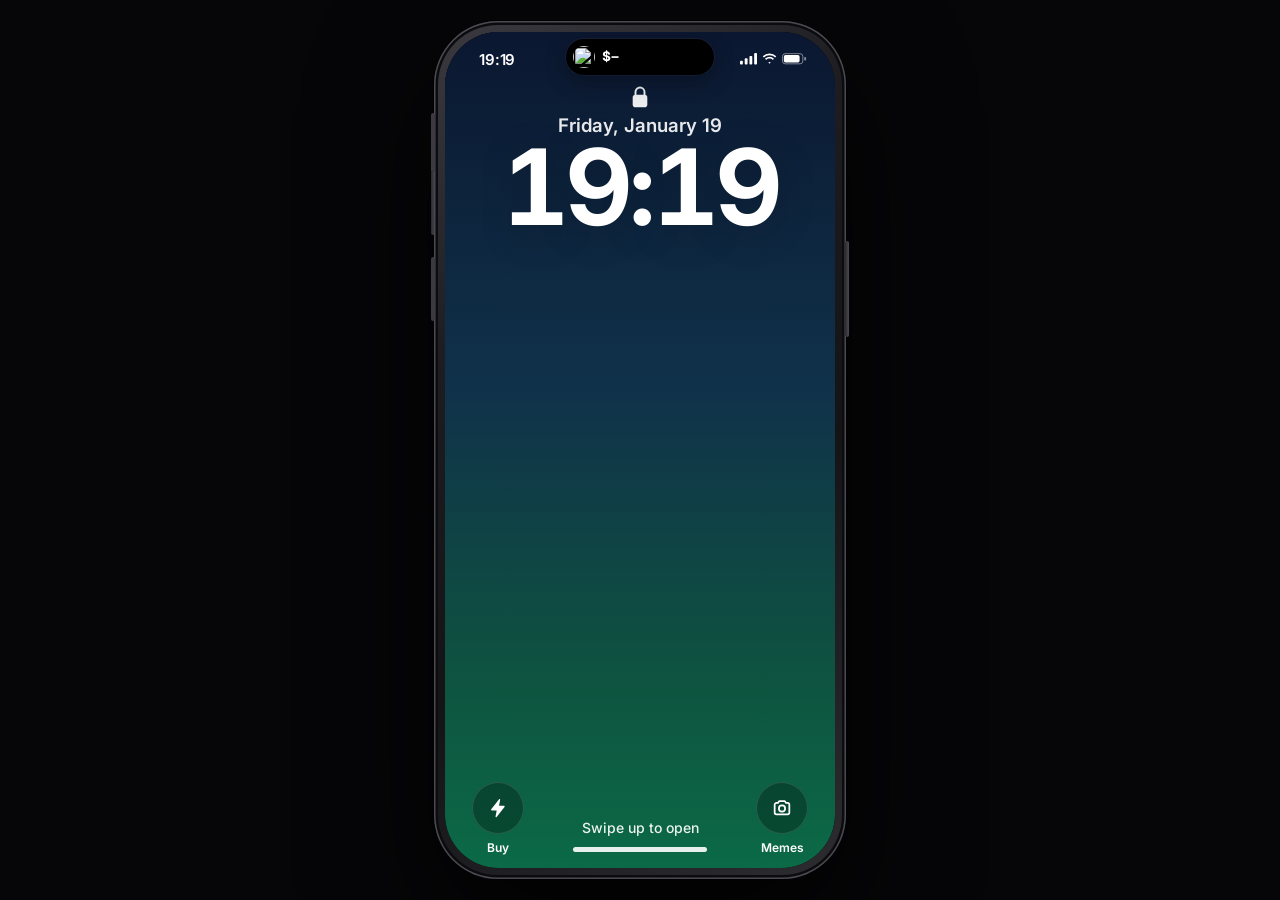
==== commit a8631b6e: "Update index.html" ====
--- a/index.html
+++ b/index.html
@@ -703,697 +703,3 @@
 <script src="js/mlanding.js"></script>
 </body>
 </html>
-<!doctype html>
-<html lang="en">
-<head>
-<meta charset="utf-8">
-<meta name="viewport" content="width=device-width, initial-scale=1, viewport-fit=cover">
-<title>Sent from my Pumpfun App ($App)</title>
-<meta name="description" content="Every cycle has a signature. $App is the coin of the people who send it from the Pumpfun App. Community-run.">
-<meta name="theme-color" content="#0b0b0e">
-<link rel="icon" type="image/png" href="assets/favicon.png">
-<link rel="apple-touch-icon" href="assets/apple-touch-icon.png">
-<link rel="manifest" href="manifest.webmanifest">
-<meta name="apple-mobile-web-app-capable" content="yes">
-<meta name="mobile-web-app-capable" content="yes">
-<meta name="apple-mobile-web-app-status-bar-style" content="black-translucent">
-<meta name="apple-mobile-web-app-title" content="$App">
-<link rel="canonical" href="https://sentfrommypumpfun.app/">
-<meta property="og:type" content="website">
-<meta property="og:site_name" content="Sent from my Pumpfun App">
-<meta property="og:title" content="Sent from my Pumpfun App ($App)">
-<meta property="og:description" content="Every cycle has a signature. Community-run.">
-<meta property="og:url" content="https://sentfrommypumpfun.app/">
-<meta property="og:image" content="https://sentfrommypumpfun.app/assets/og.png">
-<meta property="og:image:width" content="1200">
-<meta property="og:image:height" content="630">
-<meta name="twitter:card" content="summary_large_image">
-<meta name="twitter:title" content="Sent from my Pumpfun App ($App)">
-<meta name="twitter:description" content="Every cycle has a signature. Community-run.">
-<meta name="twitter:image" content="https://sentfrommypumpfun.app/assets/og.png">
-<link rel="preconnect" href="https://fonts.googleapis.com">
-<link rel="preconnect" href="https://fonts.gstatic.com" crossorigin>
-<!-- Geist = interface (like pump.fun). Inter = inside the generated meme images (iPhone look). -->
-<!-- impeccable-disable overused-font -- Geist is pinned by the brief (the Pump.fun app's typeface); Inter and Arial only draw the iPhone and Gmail mock-ups -->
-<!-- impeccable-disable nested-cards -- static-scan false positive: the rendered-page scan finds no nested cards; the one boxed child is the contract QR code, which needs its white quiet zone -->
-<!-- impeccable-disable buried-raster -- feed memes are drawn lazily into a transparent pixel; the rendered-page scan checks them once drawn -->
-<link rel="stylesheet" href="https://fonts.googleapis.com/css2?family=Geist:wght@400;500;600;700;800&family=Geist+Mono:wght@500;600;700&family=Inter:wght@400;500;600;700;800&display=swap">
-<link rel="stylesheet" href="styles.css">
-<link rel="stylesheet" href="landing.css">
-<script>
-  document.documentElement.classList.add("js");
-  // phones get a short intro with the phone mock-up first, unless they deep-link or run the installed app
-  if (matchMedia("(max-width: 719px)").matches && !location.hash && !matchMedia("(display-mode: standalone)").matches && !navigator.standalone)
-    document.documentElement.classList.add("m-landing");
-</script>
-</head>
-<body>
-
-<!-- ============ DESKTOP LANDING (hidden on phones: the phone IS the site there) ============ -->
-<header class="lnav" aria-label="Site">
-  <a class="lnav-brand" href="#"><img src="assets/logo.png" alt="">$App</a>
-  <nav class="lnav-links" aria-label="Sections">
-    <a href="#s-feed" data-step="home">Feed</a>
-    <a href="#s-market" data-step="market">Market</a>
-    <a href="#s-create" data-step="studio">Create</a>
-    <a href="#s-kit" data-step="kit">Kit</a>
-  </nav>
-  <button type="button" class="lnav-ca" data-copy-ca aria-label="Copy the contract address"><code>49nk…8pTL</code><svg viewBox="0 0 24 24" aria-hidden="true"><rect x="9" y="9" width="12" height="12" rx="2"/><path d="M5 15V5a2 2 0 0 1 2-2h10"/></svg></button>
-  <a class="l-buy sm" href="https://pump.fun/coin/49nkLrXi8nCZBVKsShDNasEtPe4Vn1mx9Xbr3kTa8pTL" target="_blank" rel="noopener">Buy</a>
-</header>
-
-<div class="landing">
-  <div class="l-text">
-    <section class="l-hero" data-phone="lock">
-      <h1 class="l-title">Sent from my <em>Pumpfun App.</em></h1>
-      <p class="l-lede">$App is the coin of the people who send it.</p>
-      <div class="l-actions">
-        <a class="l-buy" href="https://pump.fun/coin/49nkLrXi8nCZBVKsShDNasEtPe4Vn1mx9Xbr3kTa8pTL" target="_blank" rel="noopener">Buy $App</a>
-        <button type="button" class="l-open" data-m-open>Open the app</button>
-        <div class="l-qr"><span class="qr" id="sideQr" aria-hidden="true"></span><span><b>Scan to open</b><small>on your phone</small></span></div>
-      </div>
-      <p class="l-sign">Every cycle has a signature.</p>
-    </section>
-
-    <section class="l-step" data-phone="home" id="s-feed">
-      <h2>Signatures, all day.</h2>
-      <p>Every post ends the same way. Memes, live buys and milestones, in one timeline of people sending it.</p>
-      <div class="l-sig l-notif" id="sigNotif">
-        <img src="assets/logo.png" alt="">
-        <span><b>Sent from my Pumpfun App</b><small id="sigNotifMsg">A runner just woke up.</small></span>
-        <i id="sigNotifTime">now</i>
-      </div>
-    </section>
-    <section class="l-step" data-phone="market" id="s-market">
-      <h2>Live, not screenshots.</h2>
-      <p>Market cap, chart, holders and every trade over $1, straight from the chain. Refreshed while you read.</p>
-      <div class="l-sig l-road">
-        <span class="l-road-top"><b id="sigRoadTitle">Road to $1B</b><span id="sigRoadPct">–</span></span>
-        <span class="l-road-bar"><i id="sigRoadFill"></i></span>
-      </div>
-    </section>
-    <section class="l-step" data-phone="studio" id="s-create">
-      <h2>18 templates. One signature.</h2>
-      <p>Email, AirDrop, receipts, screen time, a call from your streak. Type the situation, post the meme.</p>
-      <div class="l-sig l-fan" id="sigFan" aria-hidden="true"></div>
-    </section>
-    <section class="l-step" data-phone="kit" id="s-kit">
-      <h2>Wear it everywhere.</h2>
-      <p>PFP badges, neon frames, banners, a 19:19 wallpaper, and an email signature for your boss.</p>
-      <div class="l-sig l-tile" aria-hidden="true"><img src="assets/logo.png" alt=""></div>
-    </section>
-  </div>
-
-  <div class="l-stage" id="stage">
-    <svg class="l-arcs" viewBox="0 0 800 800" aria-hidden="true"><circle cx="400" cy="400" r="250"/><circle cx="400" cy="400" r="330"/><circle cx="400" cy="400" r="410"/></svg>
-    <div class="l-rail" aria-hidden="true"><span></span><span></span><span></span><span></span><span></span></div>
-    <div class="phone" id="phone">
-<div class="device" id="device" data-lenis-prevent>
-
-  <!-- Status bar + Dynamic Island (live market cap, expands for every event) -->
-  <div class="sbar" aria-hidden="true">
-    <span class="sb-time" id="sbTime">19:19</span>
-    <span class="sb-brand">$App</span>
-    <span class="sb-icons">
-      <svg viewBox="0 0 18 12"><rect x="0" y="8" width="3" height="4" rx="1"/><rect x="5" y="5.5" width="3" height="6.5" rx="1"/><rect x="10" y="3" width="3" height="9" rx="1"/><rect x="15" y="0" width="3" height="12" rx="1"/></svg>
-      <svg viewBox="0 0 16 12"><path d="M8 2.2c2.3 0 4.4.9 6 2.4l1.2-1.3A10.4 10.4 0 0 0 8 .4 10.4 10.4 0 0 0 .8 3.3L2 4.6a8.6 8.6 0 0 1 6-2.4Zm0 3.6c1.3 0 2.6.5 3.5 1.4l1.3-1.3A6.8 6.8 0 0 0 8 4c-1.9 0-3.6.7-4.8 1.9l1.3 1.3c.9-.9 2.2-1.4 3.5-1.4Zm0 3.6c-.5 0-1 .2-1.3.6L8 11.4l1.3-1.4c-.3-.4-.8-.6-1.3-.6Z"/></svg>
-      <svg viewBox="0 0 27 12"><rect x=".5" y=".5" width="22" height="11" rx="3" fill="none" stroke="currentColor" opacity=".5"/><rect x="2" y="2" width="17" height="8" rx="1.8"/><rect x="24" y="4" width="2" height="4" rx="1" opacity=".5"/></svg>
-    </span>
-  </div>
-  <button type="button" class="island" id="island" aria-label="Live market cap. Open the market">
-    <span class="i-compact">
-      <img src="assets/logo.png" alt="">
-      <span class="i-mcap odo" id="iMcap">$–</span>
-      <span class="i-chg" id="iChg"></span>
-    </span>
-    <span class="i-expanded" aria-live="polite">
-      <img src="assets/logo.png" alt="">
-      <span class="i-txt"><b id="iTitle">New buy</b><small id="iSub">just now</small></span>
-      <span class="i-amt" id="iAmt"></span>
-    </span>
-  </button>
-
-  <!-- ============ LOCK SCREEN (intro) ============ -->
-  <header class="lock" id="lock" aria-label="Lock screen">
-    <div class="lock-inner">
-      <svg class="padlock" id="padlock" viewBox="0 0 32 42" aria-hidden="true">
-        <path class="shackle" d="M8 19v-6a8 8 0 0 1 16 0v6" fill="none" stroke="#fff" stroke-width="3.4" stroke-linecap="round"/>
-        <rect x="3" y="18" width="26" height="22" rx="5" fill="#fff"/>
-      </svg>
-      <p class="date">Friday, January 19</p>
-      <p class="clock"><time>19:19</time></p>
-      <h1 class="sr-only">Sent from my Pumpfun App ($App)</h1>
-
-      <div class="stackzone">
-        <button type="button" class="notif live-notif" id="liveNotif" data-unlock="market" hidden>
-          <img src="assets/logo.png" alt="">
-          <span class="nbody"><span class="nhead"><b>Sent from my Pumpfun App</b><span id="lnTime">now</span></span><span class="nmsg" id="lnMsg"></span></span>
-        </button>
-        <button type="button" class="notif seq" id="n1" data-unlock="home">
-          <img src="assets/logo.png" alt="">
-          <span class="nbody"><span class="nhead"><b>Sent from my Pumpfun App</b><span>now</span></span><span class="nmsg">A runner just woke up.</span></span>
-        </button>
-        <button type="button" class="notif seq" id="n2" data-unlock="home">
-          <img src="assets/logo.png" alt="">
-          <span class="nbody"><span class="nhead"><b>Sent from my Pumpfun App</b><span>now</span></span><span class="nmsg">So did you.</span></span>
-        </button>
-        <div class="bubble seq" id="bubble"><div class="bwrap">
-          <div class="capsule" role="img" aria-label="sent from my pumpfun app">
-            <span class="cap-logo"><img src="assets/logo.png" alt=""></span>
-            <span class="type" aria-hidden="true"><span class="ghost">sent from my pumpfun app</span><span class="live"><span id="typed">sent from my pumpfun app</span><span class="caret" id="caret"></span></span></span>
-          </div>
-          <span class="delivered seq" id="delivered">Delivered</span>
-        </div></div>
-      </div>
-
-      <div class="lock-ca seq" id="heroCa">
-        <span class="lbl">$App · Contract address</span>
-        <code data-ca>49nkLrXi8nCZBVKsShDNasEtPe4Vn1mx9Xbr3kTa8pTL</code>
-        <button type="button" data-copy-ca>Copy</button>
-      </div>
-
-      <div class="lock-bottom">
-        <a class="round" href="https://pump.fun/coin/49nkLrXi8nCZBVKsShDNasEtPe4Vn1mx9Xbr3kTa8pTL" target="_blank" rel="noopener">
-          <i><svg viewBox="0 0 24 24" fill="#fff" aria-hidden="true"><path d="M13.2 2.5 4.6 13.4c-.4.5 0 1.2.6 1.2h5.4l-1.3 6.6c-.1.7.8 1.1 1.2.5l8.6-10.9c.4-.5 0-1.2-.6-1.2h-5.4l1.3-6.6c.1-.7-.8-1.1-1.2-.5Z"/></svg></i>
-          Buy
-        </a>
-        <button type="button" class="swipe" id="swipe" data-unlock="home"><span>Swipe up to open</span><i class="homebar" aria-hidden="true"></i></button>
-        <button type="button" class="round" data-unlock="studio">
-          <i><svg viewBox="0 0 24 24" fill="none" stroke="#fff" stroke-width="1.9" stroke-linejoin="round" aria-hidden="true"><path d="M4 8.5c0-1.1.9-2 2-2h1.6l1.3-2h6.2l1.3 2H18c1.1 0 2 .9 2 2V17c0 1.1-.9 2-2 2H6c-1.1 0-2-.9-2-2V8.5Z"/><circle cx="12" cy="12.6" r="3.4"/></svg></i>
-          Memes
-        </button>
-      </div>
-    </div>
-  </header>
-
-  <!-- ============ APP ============ -->
-  <div class="app" id="app">
-    <main class="screens">
-
-      <!-- ===== FEED ===== -->
-      <section class="screen" id="scr-home" data-screen="home" aria-label="Feed">
-        <div class="ptr" id="ptr" aria-hidden="true"><img src="assets/logo.png" alt=""></div>
-        <div class="pad">
-          <div class="ltitle"><h2 class="title">Feed</h2></div>
-
-          <div class="install-card card" id="installCard" hidden>
-            <img src="assets/icon-192.png" alt="">
-            <span><b>Put $App on your home screen</b><small>Opens full screen, like an app.</small></span>
-            <button type="button" class="btn primary sm" data-install>Install</button>
-            <button type="button" class="x-close" id="installDismiss" aria-label="Dismiss"><svg viewBox="0 0 24 24"><path d="M6 6l12 12M18 6 6 18"/></svg></button>
-          </div>
-
-          <div class="stories" id="stories" aria-label="Stories"></div>
-
-          <button type="button" class="composer" data-go="studio">
-            <img src="assets/logo.png" alt="">
-            <span>What did you send today?</span>
-            <i>Post</i>
-          </button>
-
-          <div class="feed-tabs" id="feedTabs" hidden>
-            <div class="mini" role="group" aria-label="Show">
-              <button type="button" data-feed-tab="all" aria-pressed="true">For you</button>
-              <button type="button" data-feed-tab="callouts" aria-pressed="false">Best callouts</button>
-              <button type="button" data-feed-tab="board" aria-pressed="false" hidden>Bagworkers</button>
-            </div>
-            <small id="calloutsNote"></small>
-          </div>
-
-          <div class="feed" id="feed" aria-live="polite"></div>
-        </div>
-      </section>
-
-      <!-- ===== MARKET ===== -->
-      <section class="screen" id="scr-market" data-screen="market" aria-label="Market" hidden>
-        <div class="pad">
-          <div class="ltitle"><h2 class="title">Market</h2><a class="link" href="https://dexscreener.com/solana/95xZPagGKdaZgFDeNx1dxfkUYzFVk53geU7mFa58qffW" target="_blank" rel="noopener">DexScreener<svg class="ext" viewBox="0 0 24 24" aria-hidden="true"><path d="M7 17 17 7M8 7h9v9"/></svg></a></div>
-
-          <div class="coin-head">
-            <div class="coin-icon"><img src="assets/logo.png" alt=""><span class="chain" title="Solana"><svg viewBox="0 0 24 24" aria-hidden="true"><path d="M6.5 7h13l-2 2.2h-13zM4.5 10.9h13l2 2.2h-13zM6.5 14.8h13l-2 2.2h-13z"/></svg></span></div>
-            <div class="coin-id">
-              <div class="coin-name"><b>$App</b><span data-stat="age"><span class="skel">Born …</span></span></div>
-              <span class="coin-full">Sent from my Pumpfun App · Solana</span>
-            </div>
-          </div>
-
-          <div class="mk-hero" aria-live="polite">
-            <span class="hero-label">Market cap</span>
-            <span class="hero-row"><b class="odo hero-val" id="mcapOdo"><span class="skel w80">$00.0K</span></b><span class="chg-pill" data-stat="chg"><span class="skel">+0.00%</span></span></span>
-            <span class="hero-sub">Price <span data-stat="price">…</span> · 24h change</span>
-          </div>
-
-          <div class="chart-ctl">
-            <div class="mini" role="group" aria-label="Show">
-              <button type="button" data-mode="mcap" aria-pressed="true">MCap</button>
-              <button type="button" data-mode="price" aria-pressed="false">Price</button>
-            </div>
-            <div class="mini" role="group" aria-label="Timeframe">
-              <button type="button" data-tf="15m" aria-pressed="false">15m</button>
-              <button type="button" data-tf="1h" aria-pressed="true">1H</button>
-              <button type="button" data-tf="4h" aria-pressed="false">4H</button>
-              <button type="button" data-tf="1d" aria-pressed="false">1D</button>
-            </div>
-          </div>
-          <div class="chart-area" id="chartArea"><p class="ph" id="chartMsg"><span class="spinner"></span></p></div>
-
-          <div class="stat-grid">
-            <div><span>24h volume</span><b data-stat="vol"><span class="skel">$0.0K</span></b></div>
-            <div><span>Liquidity</span><b data-stat="liq"><span class="skel">$0.0K</span></b></div>
-            <div><span>Holders</span><b data-stat="holders"><span class="skel">0,000</span></b></div>
-            <div><span>All-time high</span><b data-stat="ath"><span class="skel">$0.00M</span></b></div>
-          </div>
-
-          <div class="road card" id="road">
-            <span class="road-top"><b>Road to $1B</b><span id="roadNext"><span class="skel">Next stop …</span></span></span>
-            <span class="road-bar"><span class="road-fill" id="roadFill"></span><span class="road-ath" id="roadAth" title="All-time high"></span><span class="road-ticks" id="roadTicks"></span></span>
-            <span class="road-foot"><span id="roadAthTxt">From ATH …</span><span id="roadPct"></span></span>
-          </div>
-
-          <div class="card activity">
-            <div class="panel-head">
-              <b>Activity</b>
-              <div class="mini" role="group" aria-label="Period">
-                <button type="button" data-act-tf="m5" aria-pressed="false">5m</button>
-                <button type="button" data-act-tf="h1" aria-pressed="false">1h</button>
-                <button type="button" data-act-tf="h6" aria-pressed="false">6h</button>
-                <button type="button" data-act-tf="h24" aria-pressed="true">24h</button>
-              </div>
-            </div>
-            <div class="bs-row"><span class="up"><b id="actBuys">–</b> buys</span><span class="down"><b id="actSells">–</b> sells</span></div>
-            <div class="bs-bar"><span id="actBar"></span></div>
-            <p class="fine" id="actNote">–</p>
-          </div>
-
-          <div class="card holders">
-            <div class="panel-head"><b>Holder distribution</b></div>
-            <div class="dist" id="dist"></div>
-            <div class="dist-legend" id="distLegend"></div>
-          </div>
-
-          <div class="card trades-card" id="tradesCard">
-            <div class="panel-head"><b><span class="live-dot"></span>Trades</b><small id="tradesUpdated">Loading…</small></div>
-            <div class="trades" id="trades">
-              <div class="trade skel-row"></div><div class="trade skel-row"></div><div class="trade skel-row"></div>
-            </div>
-            <p class="fine">Trades under $1 are hidden. Tap one to open it on Solscan.</p>
-          </div>
-          <p class="fine center">Live data from GeckoTerminal and DexScreener.</p>
-        </div>
-        <div class="dock">
-          <div class="dock-row">
-            <a class="btn primary lg" href="https://pump.fun/coin/49nkLrXi8nCZBVKsShDNasEtPe4Vn1mx9Xbr3kTa8pTL" target="_blank" rel="noopener">
-              <svg viewBox="0 0 24 24" fill="currentColor" aria-hidden="true"><path d="M13.2 2.5 4.6 13.4c-.4.5 0 1.2.6 1.2h5.4l-1.3 6.6c-.1.7.8 1.1 1.2.5l8.6-10.9c.4-.5 0-1.2-.6-1.2h-5.4l1.3-6.6c.1-.7-.8-1.1-1.2-.5Z"/></svg>
-              Buy on Pump.fun
-            </a>
-            <button type="button" class="btn lg square" data-copy-ca aria-label="Copy contract address"><svg viewBox="0 0 24 24" fill="none" stroke="currentColor" stroke-width="2" stroke-linecap="round" stroke-linejoin="round"><rect x="9" y="9" width="12" height="12" rx="2"/><path d="M5 15V5a2 2 0 0 1 2-2h10"/></svg></button>
-          </div>
-        </div>
-      </section>
-
-      <!-- ===== STUDIO ===== -->
-      <section class="screen" id="scr-studio" data-screen="studio" aria-label="Meme studio" hidden>
-        <div class="pad">
-          <div class="ltitle"><h2 class="title">Create</h2></div>
-          <p class="sub">Type the situation, pick a template, post the meme. The signature does the rest.</p>
-
-          <p class="list-label first">Trending · tap to remix</p>
-          <div class="trending" id="trending"></div>
-
-          <div class="frame" id="studioFrame"><img id="studioOut" src="[data-uri]" alt="Your meme, ready to post"></div>
-
-          <p class="list-label first">Templates</p>
-          <div class="tpls" role="radiogroup" aria-label="Template">
-            <label><input type="radio" name="tpl" value="mail" checked><i><svg viewBox="0 0 24 24"><rect x="3" y="5" width="18" height="14" rx="2"/><path d="m3 7 9 6 9-6"/></svg></i>Email</label>
-            <label><input type="radio" name="tpl" value="text"><i><svg viewBox="0 0 24 24"><path d="M4 5h16v11H9l-5 4z"/></svg></i>Text</label>
-            <label><input type="radio" name="tpl" value="notif"><i><svg viewBox="0 0 24 24"><path d="M6 16V11a6 6 0 0 1 12 0v5l2 2H4z"/><path d="M10 21h4"/></svg></i>Alert</label>
-            <label class="new"><input type="radio" name="tpl" value="airdrop"><i><svg viewBox="0 0 24 24"><circle cx="12" cy="13" r="1.6"/><path d="M8.5 16.5a5 5 0 1 1 7 0"/><path d="M5.6 19.4a9 9 0 1 1 12.8 0"/></svg></i>AirDrop</label>
-            <label class="new"><input type="radio" name="tpl" value="receipt"><i><svg viewBox="0 0 24 24"><path d="M6 3h12v18l-2-1.5-2 1.5-2-1.5-2 1.5-2-1.5L6 21z"/><path d="M9 8h6M9 12h6M9 16h3"/></svg></i>Receipt</label>
-            <label class="new"><input type="radio" name="tpl" value="tweet"><i><svg viewBox="0 0 24 24"><path d="M5 4l14 16M19 4 5 20" /></svg></i>Post</label>
-            <label class="new"><input type="radio" name="tpl" value="screentime"><i><svg viewBox="0 0 24 24"><path d="M7 3h10M7 21h10M8 3c0 5 8 5 8 9s-8 4-8 9M16 3c0 5-8 5-8 9"/></svg></i>Screen Time</label>
-            <label><input type="radio" name="tpl" value="call"><i><svg viewBox="0 0 24 24"><path d="M5 4h4l2 5-2.5 1.5a11 11 0 0 0 5 5L15 13l5 2v4a2 2 0 0 1-2 2A16 16 0 0 1 3 6a2 2 0 0 1 2-2"/></svg></i>Call</label>
-            <label><input type="radio" name="tpl" value="notes"><i><svg viewBox="0 0 24 24"><rect x="5" y="3" width="14" height="18" rx="2"/><path d="M9 8h6M9 12h6M9 16h3"/></svg></i>Notes</label>
-            <label><input type="radio" name="tpl" value="cal"><i><svg viewBox="0 0 24 24"><rect x="3" y="5" width="18" height="16" rx="2"/><path d="M3 10h18M8 3v4M16 3v4"/></svg></i>Calendar</label>
-            <label><input type="radio" name="tpl" value="search"><i><svg viewBox="0 0 24 24"><circle cx="11" cy="11" r="6"/><path d="m20 20-4.5-4.5"/></svg></i>Search</label>
-            <label class="new"><input type="radio" name="tpl" value="battery"><i><svg viewBox="0 0 24 24"><rect x="2" y="7" width="17" height="10" rx="2.5"/><path d="M22 10.5v3"/><path d="M5 10v4"/></svg></i>Battery</label>
-            <label class="new"><input type="radio" name="tpl" value="discord"><i><svg viewBox="0 0 24 24"><path d="M4 6h12v8H8l-4 3z"/><path d="M18 9h2v9l-3-2.5h-6"/></svg></i>Chat</label>
-            <label class="new"><input type="radio" name="tpl" value="weather"><i><svg viewBox="0 0 24 24"><circle cx="9" cy="8" r="3"/><path d="M9 2v1.5M3.5 8H2M4.8 3.8l1 1"/><path d="M8 20h9a4 4 0 0 0 0-8 5 5 0 0 0-9.5 1.5A3.3 3.3 0 0 0 8 20z"/></svg></i>Weather</label>
-            <label class="new"><input type="radio" name="tpl" value="review"><i><svg viewBox="0 0 24 24"><path d="m12 3 2.7 5.6 6.1.8-4.5 4.2 1.1 6.1L12 16.8l-5.4 2.9 1.1-6.1-4.5-4.2 6.1-.8z"/></svg></i>Review</label>
-            <label class="new"><input type="radio" name="tpl" value="nowplaying"><i><svg viewBox="0 0 24 24"><path d="M9 18V5l11-2v13"/><circle cx="6" cy="18" r="3"/><circle cx="17" cy="16" r="3"/></svg></i>Music</label>
-            <label><input type="radio" name="tpl" value="statement"><i><svg viewBox="0 0 24 24"><path d="M5 18V8h6v5H7M13 18V8h6v5h-4"/></svg></i>Statement</label>
-            <label><input type="radio" name="tpl" value="shot"><i><svg viewBox="0 0 24 24"><rect x="3" y="4" width="18" height="16" rx="2"/><circle cx="9" cy="10" r="2"/><path d="m21 16-5-5-9 9"/></svg></i>Screenshot</label>
-          </div>
-
-          <div class="card form">
-            <div class="fields" data-for="mail">
-              <div class="row2">
-                <label class="field"><span>To</span><input type="text" id="mailTo" maxlength="40"></label>
-                <label class="field"><span>Subject</span><input type="text" id="mailSubject" maxlength="60"></label>
-              </div>
-              <label class="field"><span>Message</span><textarea id="mailBody" maxlength="280" rows="3"></textarea></label>
-            </div>
-            <div class="fields" data-for="text" hidden>
-              <label class="field"><span>Contact name</span><input type="text" id="textContact" maxlength="30"></label>
-              <label class="field"><span>Their message</span><textarea id="textThem" maxlength="160" rows="2"></textarea></label>
-              <label class="field"><span>Your reply</span><textarea id="textMe" maxlength="160" rows="2"></textarea></label>
-            </div>
-            <div class="fields" data-for="notif" hidden>
-              <label class="field"><span>Time on the lock screen</span><input type="text" id="notifTime" maxlength="8"></label>
-              <label class="field"><span>Alert text</span><textarea id="notifMsg" maxlength="160" rows="3"></textarea></label>
-            </div>
-            <div class="fields" data-for="airdrop" hidden>
-              <label class="field"><span>Who's sending</span><input type="text" id="adSender" maxlength="36"></label>
-              <label class="field"><span>What they share</span><input type="text" id="adItem" maxlength="50"></label>
-            </div>
-            <div class="fields" data-for="receipt" hidden>
-              <label class="field"><span>Store</span><input type="text" id="rcStore" maxlength="28"></label>
-              <label class="field"><span>Items <small>One per line. Price after a dash.</small></span><textarea id="rcItems" maxlength="260" rows="4"></textarea></label>
-              <label class="field"><span>Total</span><input type="text" id="rcTotal" maxlength="28"></label>
-            </div>
-            <div class="fields" data-for="tweet" hidden>
-              <div class="row2">
-                <label class="field"><span>Name</span><input type="text" id="twName" maxlength="30"></label>
-                <label class="field"><span>Handle</span><input type="text" id="twHandle" maxlength="20"></label>
-              </div>
-              <label class="field"><span>Post</span><textarea id="twText" maxlength="240" rows="3"></textarea></label>
-            </div>
-            <div class="fields" data-for="screentime" hidden>
-              <div class="row2">
-                <label class="field"><span>Daily average</span><input type="text" id="stTotal" maxlength="12"></label>
-                <label class="field"><span>Change</span><input type="text" id="stChange" maxlength="30"></label>
-              </div>
-              <label class="field"><span>Apps <small>One per line: name - time.</small></span><textarea id="stApps" maxlength="200" rows="3"></textarea></label>
-            </div>
-            <div class="fields" data-for="call" hidden>
-              <label class="field"><span>Who is calling</span><input type="text" id="callCaller" maxlength="32"></label>
-              <label class="field"><span>Line under the name</span><input type="text" id="callSub" maxlength="40"></label>
-            </div>
-            <div class="fields" data-for="notes" hidden>
-              <label class="field"><span>Note title</span><input type="text" id="notesTitle" maxlength="70"></label>
-              <label class="field"><span>List <small>One item per line.</small></span><textarea id="notesItems" maxlength="300" rows="4"></textarea></label>
-            </div>
-            <div class="fields" data-for="cal" hidden>
-              <div class="row2">
-                <label class="field"><span>Event</span><input type="text" id="calTitle" maxlength="50"></label>
-                <label class="field"><span>Time</span><input type="text" id="calTime" maxlength="30"></label>
-              </div>
-              <label class="field"><span>Place</span><input type="text" id="calPlace" maxlength="40"></label>
-              <label class="field"><span>Note</span><input type="text" id="calNote" maxlength="90"></label>
-            </div>
-            <div class="fields" data-for="search" hidden>
-              <label class="field"><span>What you type</span><input type="text" id="searchQuery" maxlength="50"></label>
-              <label class="field"><span>Suggestions <small>One per line. The end shows in bold.</small></span><textarea id="searchSugg" maxlength="240" rows="4"></textarea></label>
-            </div>
-            <div class="fields" data-for="battery" hidden>
-              <label class="field"><span>Battery left</span><input type="text" id="btPercent" maxlength="6"></label>
-              <label class="field"><span>Message</span><textarea id="btMsg" maxlength="120" rows="2"></textarea></label>
-            </div>
-            <div class="fields" data-for="discord" hidden>
-              <div class="row2">
-                <label class="field"><span>Channel</span><input type="text" id="dcChannel" maxlength="24"></label>
-                <label class="field"><span>Username</span><input type="text" id="dcUser" maxlength="24"></label>
-              </div>
-              <label class="field"><span>Message</span><textarea id="dcMsg" maxlength="200" rows="3"></textarea></label>
-            </div>
-            <div class="fields" data-for="weather" hidden>
-              <div class="row2">
-                <label class="field"><span>City</span><input type="text" id="wxCity" maxlength="24"></label>
-                <label class="field"><span>Temperature</span><input type="text" id="wxTemp" maxlength="6"></label>
-              </div>
-              <label class="field"><span>Forecast</span><input type="text" id="wxCond" maxlength="40"></label>
-            </div>
-            <div class="fields" data-for="review" hidden>
-              <div class="row2">
-                <label class="field"><span>Title</span><input type="text" id="rvTitle" maxlength="40"></label>
-                <label class="field"><span>Stars <small>1 to 5</small></span><input type="text" id="rvStars" maxlength="1" inputmode="numeric"></label>
-              </div>
-              <label class="field"><span>Review</span><textarea id="rvBody" maxlength="220" rows="3"></textarea></label>
-              <label class="field"><span>Signed</span><input type="text" id="rvAuthor" maxlength="30"></label>
-            </div>
-            <div class="fields" data-for="nowplaying" hidden>
-              <div class="row2">
-                <label class="field"><span>Song</span><input type="text" id="npSong" maxlength="30"></label>
-                <label class="field"><span>Artist</span><input type="text" id="npArtist" maxlength="30"></label>
-              </div>
-            </div>
-            <div class="fields" data-for="statement" hidden>
-              <label class="field"><span>Statement</span><textarea id="statementText" maxlength="120" rows="3"></textarea></label>
-            </div>
-            <div class="fields" data-for="shot" hidden>
-              <label class="drop" id="shotDrop">
-                <b>Choose your screenshot</b>
-                <small>Or paste it with Ctrl+V / Cmd+V.</small>
-                <input type="file" id="shotFile" accept="image/*" class="sr-only">
-              </label>
-              <label class="field"><span>Caption above it <small>Optional</small></span><input type="text" id="shotCaption" maxlength="90"></label>
-            </div>
-
-            <button class="btn soft idea" id="idea" type="button">
-              <svg viewBox="0 0 24 24" aria-hidden="true"><path d="M12 3l1.8 4.6L18 9.5l-4.2 1.9L12 16l-1.8-4.6L6 9.5l4.2-1.9z"/><path d="M19 15l.8 2 2 .8-2 .8-.8 2-.8-2-2-.8 2-.8z"/></svg>
-              Give me an idea
-            </button>
-          </div>
-
-          <div class="row2 opts">
-            <div class="group">
-              <span class="label" id="themeLabel">Look</span>
-              <div class="seg" role="radiogroup" aria-labelledby="themeLabel">
-                <label><input type="radio" name="theme" value="light" checked>Light</label>
-                <label><input type="radio" name="theme" value="dark">Dark</label>
-              </div>
-            </div>
-            <div class="group" id="fmtGroup">
-              <span class="label" id="fmtLabel">Format</span>
-              <div class="seg" role="radiogroup" aria-labelledby="fmtLabel">
-                <label><input type="radio" name="fmt" value="square" checked>1:1</label>
-                <label><input type="radio" name="fmt" value="portrait">4:5</label>
-                <label><input type="radio" name="fmt" value="landscape">16:9</label>
-              </div>
-            </div>
-          </div>
-
-          <div class="group">
-            <div class="post-head">
-              <label class="label" for="post">Post text</label>
-              <button class="btn ghost xs" id="resetPost" type="button" hidden>Match the image</button>
-            </div>
-            <textarea id="post" rows="4" maxlength="280"></textarea>
-          </div>
-        </div>
-
-        <div class="dock">
-          <p class="status" id="studioStatus" aria-live="polite"></p>
-          <div class="actions" id="studioActions">
-            <button type="button" class="btn" data-act="share" hidden>Share</button>
-            <button type="button" class="btn" data-act="copyimg" hidden>Copy image</button>
-            <button type="button" class="btn" data-act="download">Download</button>
-            <button type="button" class="btn square" data-act="x" aria-label="Post on X"><svg viewBox="0 0 24 24" fill="currentColor" aria-hidden="true"><path d="M17.8 3h3.1l-6.8 7.8L22 21h-6.2l-4.9-6.4L5.3 21H2.2l7.3-8.3L2 3h6.4l4.4 5.8L17.8 3Zm-1.1 16.2h1.7L7.4 4.7H5.6l11.1 14.5Z"/></svg></button>
-            <button type="button" class="btn" data-act="copytext">Copy text</button>
-          </div>
-        </div>
-      </section>
-
-      <!-- ===== PROFILE KIT ===== -->
-      <section class="screen" id="scr-kit" data-screen="kit" aria-label="Profile kit" hidden>
-        <div class="pad">
-          <div class="ltitle"><h2 class="title">Kit</h2></div>
-          <p class="sub">Badge your PFP, set the wallpaper, sign your emails. Wear the signature everywhere.</p>
-
-          <div class="tpls kit-tpls" role="radiogroup" aria-label="What you want">
-            <label><input type="radio" name="kit" value="badge" checked><i><svg viewBox="0 0 24 24"><circle cx="11" cy="11" r="8"/><circle cx="17.5" cy="17.5" r="3.5" fill="currentColor"/></svg></i>Badge</label>
-            <label><input type="radio" name="kit" value="ring"><i><svg viewBox="0 0 24 24"><circle cx="12" cy="12" r="9"/><circle cx="12" cy="12" r="5.5"/></svg></i>Ring</label>
-            <label class="new"><input type="radio" name="kit" value="neon"><i><svg viewBox="0 0 24 24"><circle cx="12" cy="12" r="8"/><circle cx="12" cy="12" r="10.5" opacity=".4"/></svg></i>Neon</label>
-            <label class="new"><input type="radio" name="kit" value="delivered"><i><svg viewBox="0 0 24 24"><rect x="2.5" y="8" width="19" height="8" rx="4"/><circle cx="6.5" cy="12" r="2" fill="currentColor"/></svg></i>Delivered</label>
-            <label class="new"><input type="radio" name="kit" value="green"><i><svg viewBox="0 0 24 24"><path d="M12 3s6 6.5 6 11a6 6 0 0 1-12 0c0-4.5 6-11 6-11z"/></svg></i>Green</label>
-            <label><input type="radio" name="kit" value="header"><i><svg viewBox="0 0 24 24"><rect x="2" y="7" width="20" height="10" rx="2"/><path d="M6 12h6"/></svg></i>X banner</label>
-            <label><input type="radio" name="kit" value="linkedin"><i><svg viewBox="0 0 24 24"><rect x="2" y="8" width="20" height="8" rx="2"/><path d="M6 12h8"/></svg></i>LinkedIn</label>
-            <label class="new"><input type="radio" name="kit" value="wallpaper"><i><svg viewBox="0 0 24 24"><rect x="6" y="2" width="12" height="20" rx="3"/><path d="M10 18h4"/></svg></i>Wallpaper</label>
-            <label class="new"><input type="radio" name="kit" value="sticker"><i><svg viewBox="0 0 24 24"><path d="M4 4h16v9l-7 7H4z"/><path d="M13 20v-5a2 2 0 0 1 2-2h5"/></svg></i>Stickers</label>
-            <label class="new"><input type="radio" name="kit" value="email"><i><svg viewBox="0 0 24 24"><rect x="3" y="5" width="18" height="14" rx="2"/><path d="M7 15h6"/><path d="m3 7 9 5 9-5"/></svg></i>Email sig</label>
-          </div>
-
-          <div class="seg sub-seg" id="wpSeg" role="radiogroup" aria-label="Wallpaper" hidden>
-            <label><input type="radio" name="wpStyle" value="signature" checked>Signature</label>
-            <label><input type="radio" name="wpStyle" value="clock">19:19</label>
-            <label><input type="radio" name="wpDevice" value="iphone" checked>iPhone</label>
-            <label><input type="radio" name="wpDevice" value="android">Android</label>
-          </div>
-          <div class="seg sub-seg" id="stSeg" role="radiogroup" aria-label="Sticker" hidden>
-            <label><input type="radio" name="sticker" value="pill" checked>Pill</label>
-            <label><input type="radio" name="sticker" value="capsule">Delivered</label>
-            <label><input type="radio" name="sticker" value="clock">19:19</label>
-          </div>
-
-          <div class="frame round-prev" id="kitFrame"><img id="kitOut" src="[data-uri]" alt="Your profile picture with the badge"></div>
-
-          <div class="email-sig" id="emailSig" hidden>
-            <div class="seg sub-seg" role="radiogroup" aria-label="Signature style">
-              <label><input type="radio" name="sigStyle" value="logo" checked>With logo</label>
-              <label><input type="radio" name="sigStyle" value="plain">Plain text</label>
-            </div>
-            <div class="mail-mock">
-              <div class="mail-mock-head"><span>To: Boss</span><span>Subject: Out of office</span></div>
-              <p>I'm currently out of office.<br>I'm in the trenches.</p>
-              <div class="sig-preview" id="sigPreview"></div>
-            </div>
-            <p class="hint">Gmail: Settings → See all settings → Signature → paste. Outlook: Settings → Mail → Compose and reply → paste. Apple Mail: Settings → Signatures.</p>
-          </div>
-
-          <div class="group" id="kitUpload">
-            <label class="drop" id="kitDrop">
-              <b>Choose your PFP</b>
-              <small>Or drop it here. It never leaves your device.</small>
-              <input type="file" id="kitFile" accept="image/*" class="sr-only">
-            </label>
-          </div>
-          <p class="hint" id="kitHint">X and LinkedIn crop your picture into a circle. The badge sits inside it.</p>
-        </div>
-
-        <div class="dock">
-          <p class="status" id="kitStatus" aria-live="polite"></p>
-          <div class="actions" id="kitActions">
-            <button type="button" class="btn" data-act="share" hidden>Share</button>
-            <button type="button" class="btn" data-act="copyimg" hidden>Copy image</button>
-            <button type="button" class="btn" data-act="download">Download</button>
-          </div>
-          <div class="actions" id="sigActions" hidden>
-            <button type="button" class="btn primary" id="copySig">Copy signature</button>
-          </div>
-        </div>
-      </section>
-
-      <!-- ===== ABOUT ===== -->
-      <section class="screen" id="scr-about" data-screen="about" aria-label="About" hidden>
-        <div class="pad">
-          <div class="ltitle"><h2 class="title">About</h2></div>
-
-          <div class="card about">
-            <img class="about-logo" src="assets/logo.png" alt="">
-            <h3 class="h2">Every cycle has a signature.</h3>
-            <p class="lede">Runners, trends, callouts, cross-chain buys, streaks, the one more. This cycle, all of it goes out from the same place. <strong>$App is the coin of the people who send it.</strong></p>
-            <p class="lede">No mascot. The users are the mascot. Community-run since the takeover.</p>
-          </div>
-
-          <p class="list-label">Contract address</p>
-          <div class="card contract">
-            <div class="contract-qr qr" id="caQr" aria-hidden="true"></div>
-            <code class="ca-code" data-ca>49nkLrXi8nCZBVKsShDNasEtPe4Vn1mx9Xbr3kTa8pTL</code>
-            <p class="note"><b>Names can be shared, addresses can't.</b> Ours starts with <b>49nk</b> and ends with <b>pTL</b>, and carries the app badge on Pump.fun.</p>
-            <div class="row">
-              <button type="button" class="btn primary" data-copy-ca>Copy address</button>
-              <button type="button" class="btn" data-share-site>Share $App</button>
-            </div>
-          </div>
-
-          <p class="list-label">How to buy</p>
-          <div class="card">
-            <ol class="steps">
-              <li><span class="n">1</span><div><b>Get the Pumpfun App</b><small>Everything happens there.</small>
-                <div class="stores"><a href="https://apps.apple.com/app/id6717572591" target="_blank" rel="noopener"><img src="assets/appstore.svg" alt="Download on the App Store"></a><a href="https://play.google.com/store/apps/details?id=com.batonresearch.pump" target="_blank" rel="noopener"><img src="assets/googleplay.png" alt="Get it on Google Play"></a></div></div></li>
-              <li><span class="n">2</span><div><b>Paste the contract address</b><small>Copy it above, then search it in the app.</small></div></li>
-              <li><span class="n">3</span><div><b>Buy it, then send it</b><small>And tell everyone where you sent it from.</small></div></li>
-            </ol>
-          </div>
-
-          <p class="list-label">Token</p>
-          <div class="card info-list">
-            <dl>
-              <div><dt>Ticker</dt><dd>$App</dd></div>
-              <div><dt>Chain</dt><dd>Solana</dd></div>
-              <div><dt>Launched on</dt><dd>Pump.fun</dd></div>
-              <div><dt>Run by</dt><dd>The users</dd></div>
-            </dl>
-          </div>
-
-          <p class="list-label">Links</p>
-          <div class="list">
-            <a href="https://pump.fun/coin/49nkLrXi8nCZBVKsShDNasEtPe4Vn1mx9Xbr3kTa8pTL" target="_blank" rel="noopener">
-              <img src="assets/logo.png" alt=""><span><b>Pump.fun</b><small>Buy and trade $App</small></span><svg class="chev" viewBox="0 0 24 24" aria-hidden="true"><path d="M7 17 17 7M8 7h9v9"/></svg>
-            </a>
-            <a href="https://dexscreener.com/solana/49nkLrXi8nCZBVKsShDNasEtPe4Vn1mx9Xbr3kTa8pTL" target="_blank" rel="noopener">
-              <img src="assets/dexscreener.png" alt=""><span><b>DexScreener</b><small>Charts and pair data</small></span><svg class="chev" viewBox="0 0 24 24" aria-hidden="true"><path d="M7 17 17 7M8 7h9v9"/></svg>
-            </a>
-            <a href="https://x.com/PumpAppCoin" target="_blank" rel="noopener">
-              <img src="assets/x.png" alt=""><span><b>X</b><small>@PumpAppCoin</small></span><svg class="chev" viewBox="0 0 24 24" aria-hidden="true"><path d="M7 17 17 7M8 7h9v9"/></svg>
-            </a>
-          </div>
-
-          <p class="list-label">Settings</p>
-          <div class="list">
-            <button type="button" data-install id="installRow" hidden><span class="ic"><svg viewBox="0 0 24 24" aria-hidden="true"><path d="M12 3v12M7 10l5 5 5-5M5 21h14"/></svg></span><span><b>Install the app</b><small>Home screen, full screen, no store</small></span><svg class="chev" viewBox="0 0 24 24" aria-hidden="true"><path d="m9 6 6 6-6 6"/></svg></button>
-            <button type="button" role="switch" aria-checked="false" id="soundToggle"><span class="ic"><svg viewBox="0 0 24 24" aria-hidden="true"><path d="M4 9v6h4l5 4V5L8 9z"/><path d="M16 9a4 4 0 0 1 0 6M18.5 6.5a7.5 7.5 0 0 1 0 11"/></svg></span><span><b>Sounds</b><small>Sent, delivered and trade sounds</small></span><span class="switch" aria-hidden="true"></span></button>
-            <button type="button" id="relock"><span class="ic"><svg viewBox="0 0 24 24" aria-hidden="true"><rect x="5" y="11" width="14" height="10" rx="2"/><path d="M8 11V8a4 4 0 0 1 8 0v3"/></svg></span><span><b>Back to 19:19</b><small>Replay the lock screen</small></span><svg class="chev" viewBox="0 0 24 24" aria-hidden="true"><path d="m9 6 6 6-6 6"/></svg></button>
-          </div>
-
-          <div class="sign-off">
-            <span class="pill"><img src="assets/logo.png" alt="">sent from my pumpfun app</span>
-            <p>Community-run. Not affiliated with Pump.fun.</p>
-          </div>
-        </div>
-      </section>
-    </main>
-
-    <!-- Bottom tab bar, like the Pump.fun app -->
-    <nav class="tabbar" aria-label="Sections">
-      <button type="button" data-go="home" aria-label="Feed"><svg viewBox="0 0 24 24"><path d="M3.5 10.5 12 3.5l8.5 7V20a1 1 0 0 1-1 1H15v-6H9v6H4.5a1 1 0 0 1-1-1z"/></svg><span>Feed</span></button>
-      <button type="button" data-go="market" aria-label="Market"><svg viewBox="0 0 24 24"><path d="M4 4v16h16"/><path d="m7.5 14.5 3.5-4 3 3 5.5-6"/></svg><span>Market</span></button>
-      <button type="button" data-go="studio" aria-label="Create a meme" class="create"><svg viewBox="0 0 24 24"><circle cx="12" cy="12" r="9.2"/><path d="M12 8v8M8 12h8"/></svg><span>Create</span></button>
-      <button type="button" data-go="kit" aria-label="Profile kit"><svg viewBox="0 0 24 24"><circle cx="12" cy="9" r="3.6"/><path d="M5.5 19.5a7 7 0 0 1 13 0"/><circle cx="12" cy="12" r="9.2"/></svg><span>Kit</span></button>
-      <button type="button" data-go="about" aria-label="About"><svg viewBox="0 0 24 24"><circle cx="12" cy="12" r="9.2"/><path d="M12 11v5.5"/><circle cx="12" cy="7.6" r=".9" fill="currentColor"/></svg><span>About</span></button>
-    </nav>
-    <span class="homeind" aria-hidden="true"></span>
-  </div>
-
-  <!-- Stories viewer -->
-  <div class="story" id="story" hidden role="dialog" aria-modal="true" aria-label="Story">
-    <div class="story-bg" id="storyBg"></div>
-    <div class="story-cube" id="storyCube">
-      <div class="story-bars" id="storyBars"></div>
-      <div class="story-head"><img id="storyAvatar" src="assets/logo.png" alt=""><b id="storyTitle"></b><span id="storyTime"></span><button type="button" class="story-close" id="storyClose" aria-label="Close"><svg viewBox="0 0 24 24"><path d="M6 6l12 12M18 6 6 18"/></svg></button></div>
-      <div class="story-body" id="storyBody"></div>
-    </div>
-  </div>
-
-  <div class="sheet" id="sheet" hidden>
-    <div class="sheet-backdrop" data-sheet-close></div>
-    <div class="sheet-panel" role="dialog" aria-modal="true">
-      <span class="sheet-grip" aria-hidden="true"></span>
-      <div id="sheetBody"></div>
-    </div>
-  </div>
-
-  <div class="toast" id="toast" role="status" aria-live="polite"></div>
-</div>
-    </div>
-    <button type="button" class="m-tap" data-m-open aria-label="Open the app"><span>Tap to open</span></button>
-  </div>
-</div>
-
-<footer class="l-foot">
-  <p class="l-foot-big">Every cycle has a signature.</p>
-  <p class="l-foot-sub">A lasting line.</p>
-  <div class="l-foot-row">
-    <nav class="l-foot-links" aria-label="Links">
-      <a href="https://pump.fun/coin/49nkLrXi8nCZBVKsShDNasEtPe4Vn1mx9Xbr3kTa8pTL" target="_blank" rel="noopener">Pump.fun</a>
-      <a href="https://dexscreener.com/solana/49nkLrXi8nCZBVKsShDNasEtPe4Vn1mx9Xbr3kTa8pTL" target="_blank" rel="noopener">DexScreener</a>
-      <a href="https://x.com/PumpAppCoin" target="_blank" rel="noopener">X</a>
-    </nav>
-    <p class="l-foot-small">Community-run. Not affiliated with Pump.fun.</p>
-  </div>
-</footer>
-
-
-<script src="assets/lwc.js"></script>
-<script src="assets/qrcode.js"></script>
-<script src="js/core.js"></script>
-<script src="js/app.js"></script>
-<script src="js/market.js"></script>
-<script src="js/draw.js"></script>
-<script src="js/studio.js"></script>
-<script src="js/kit.js"></script>
-<script src="js/feed.js"></script>
-<script src="https://cdn.jsdelivr.net/npm/lenis@1.1.13/dist/lenis.min.js"></script>
-<script src="js/landing.js"></script>
-<script src="js/mlanding.js"></script>
-</body>
-</html>
